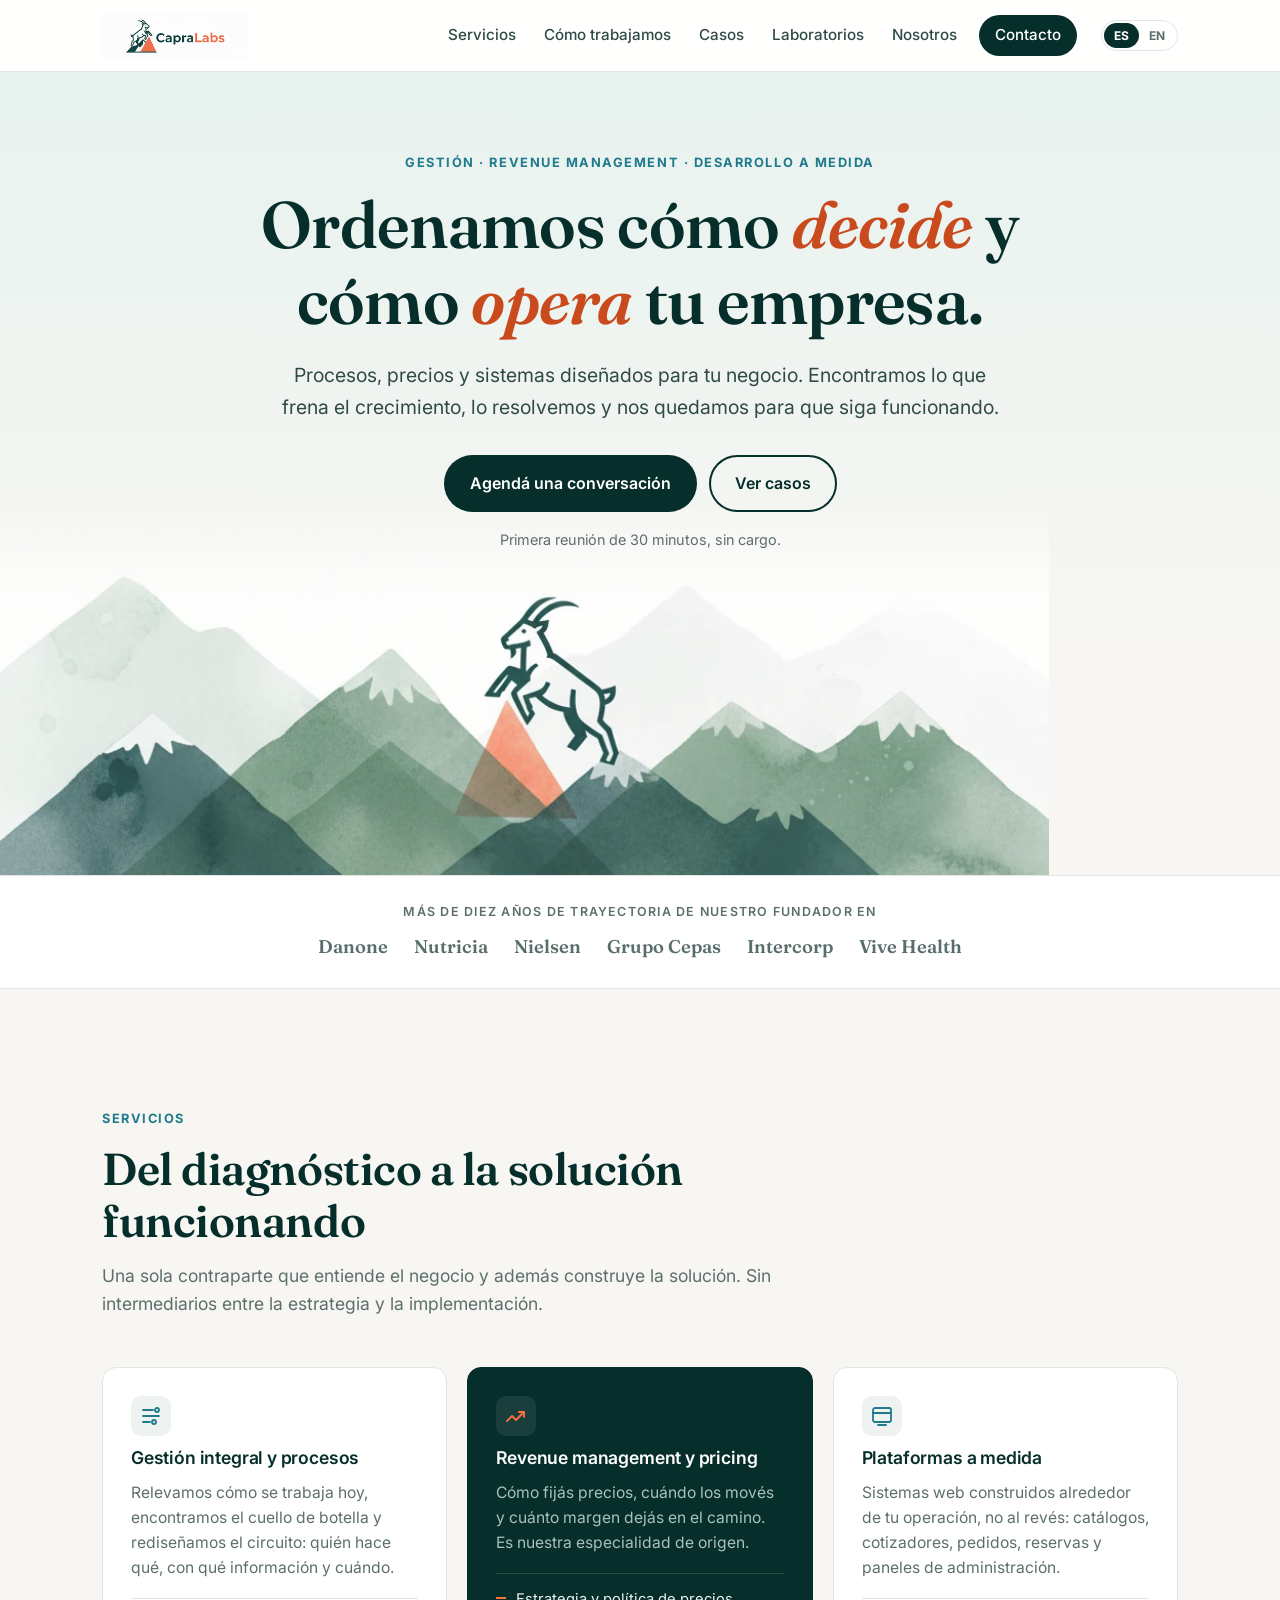
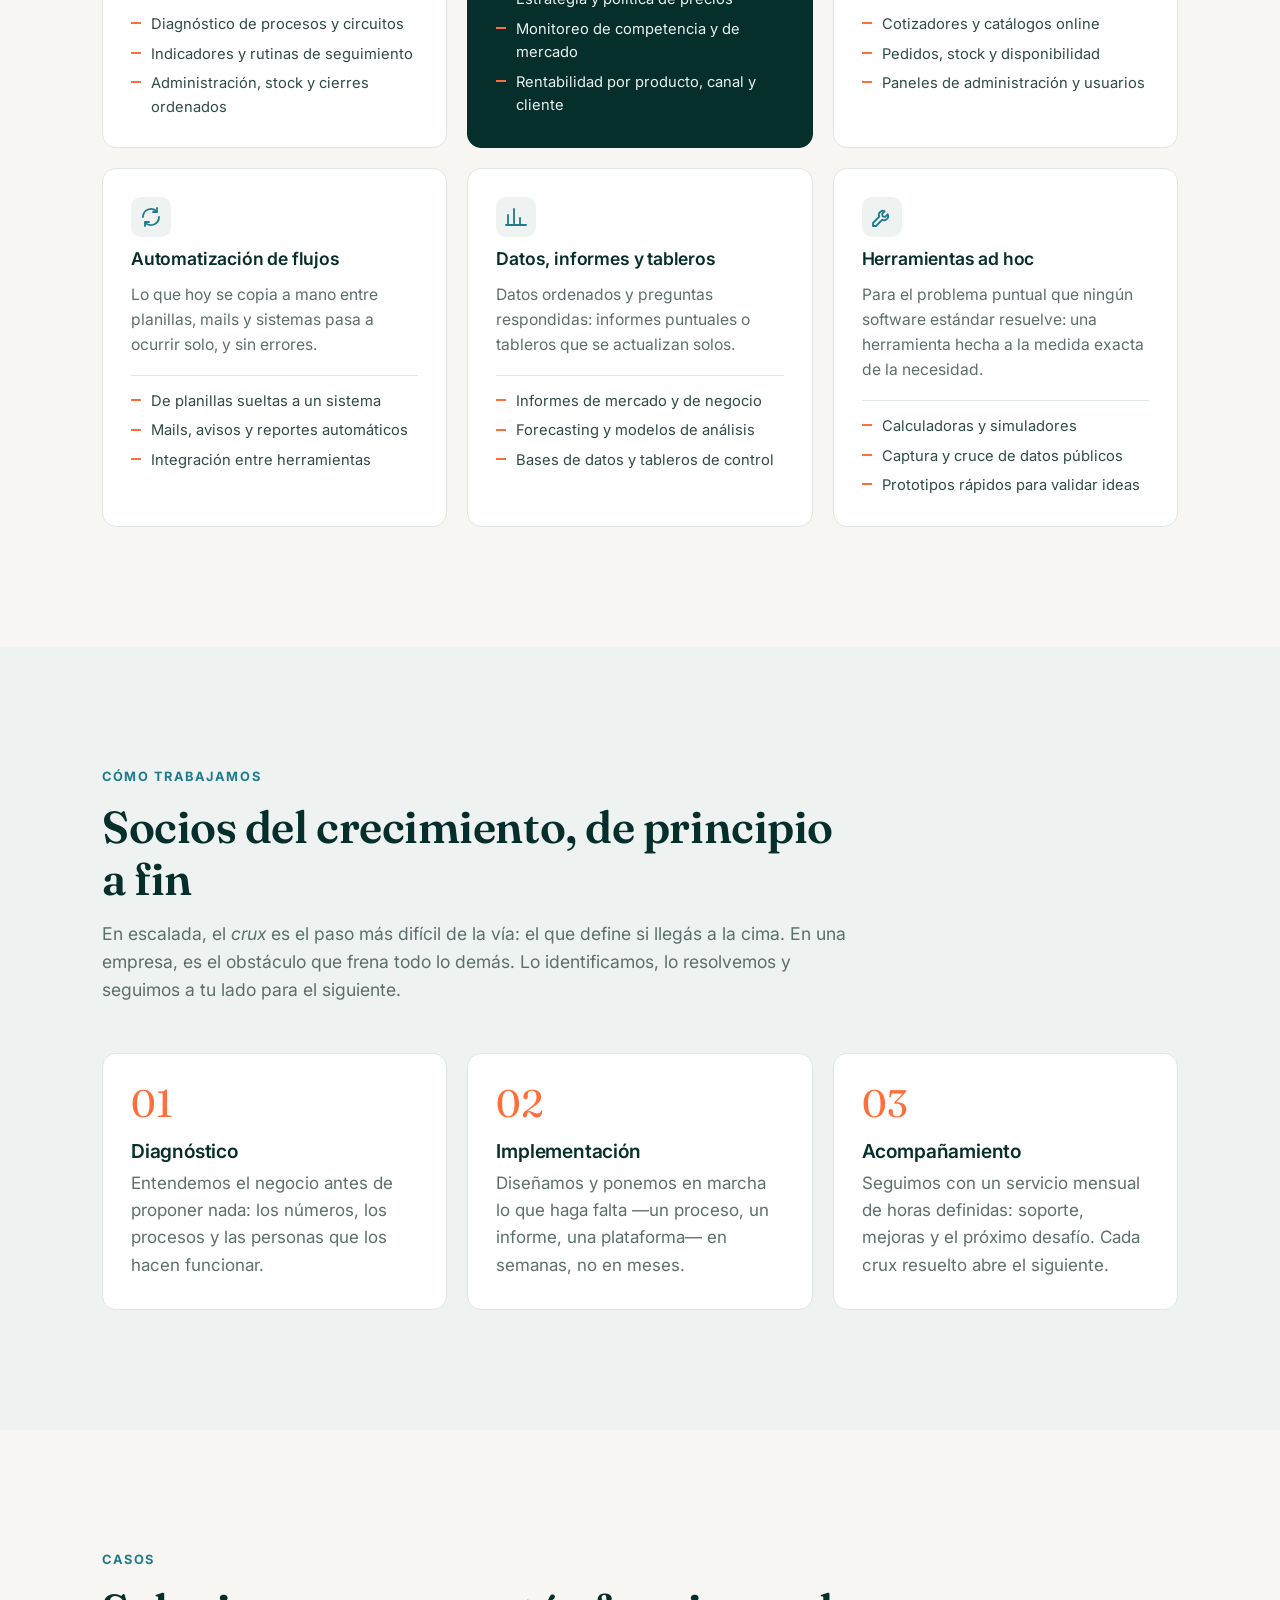
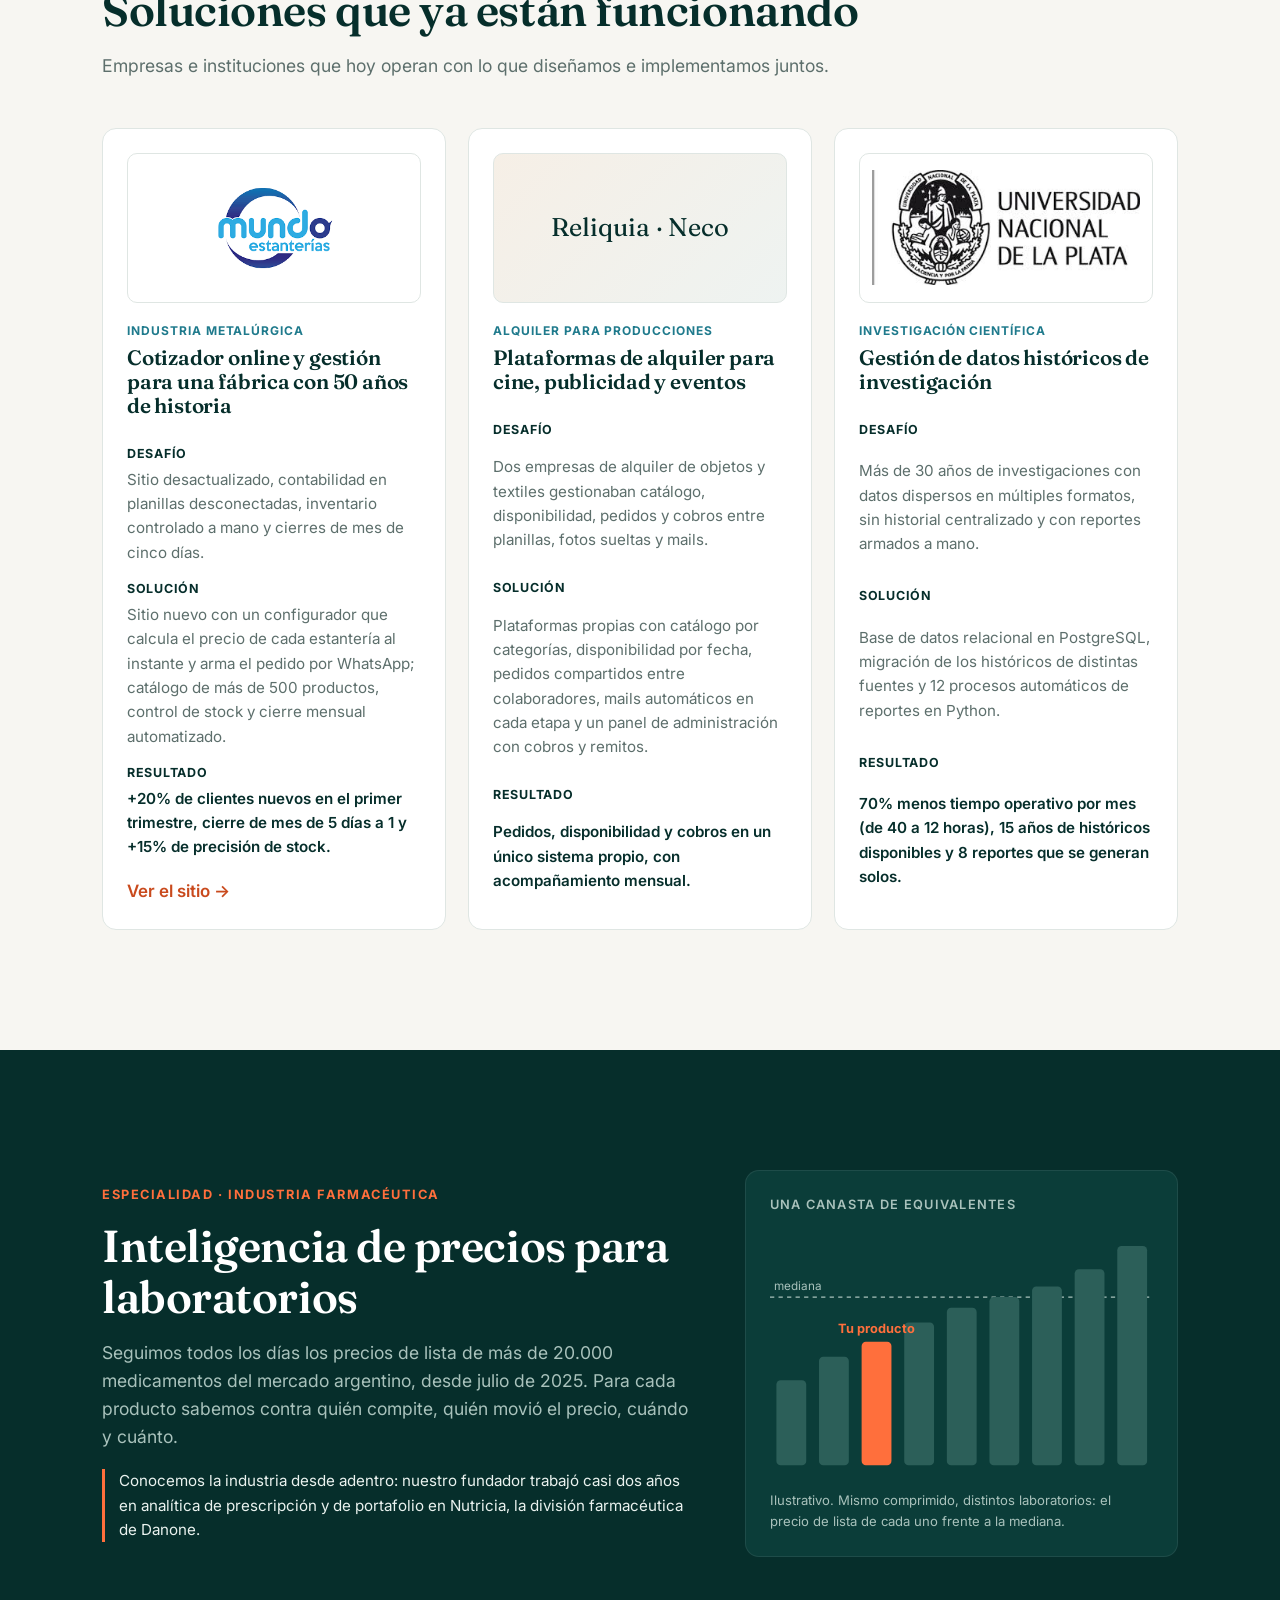
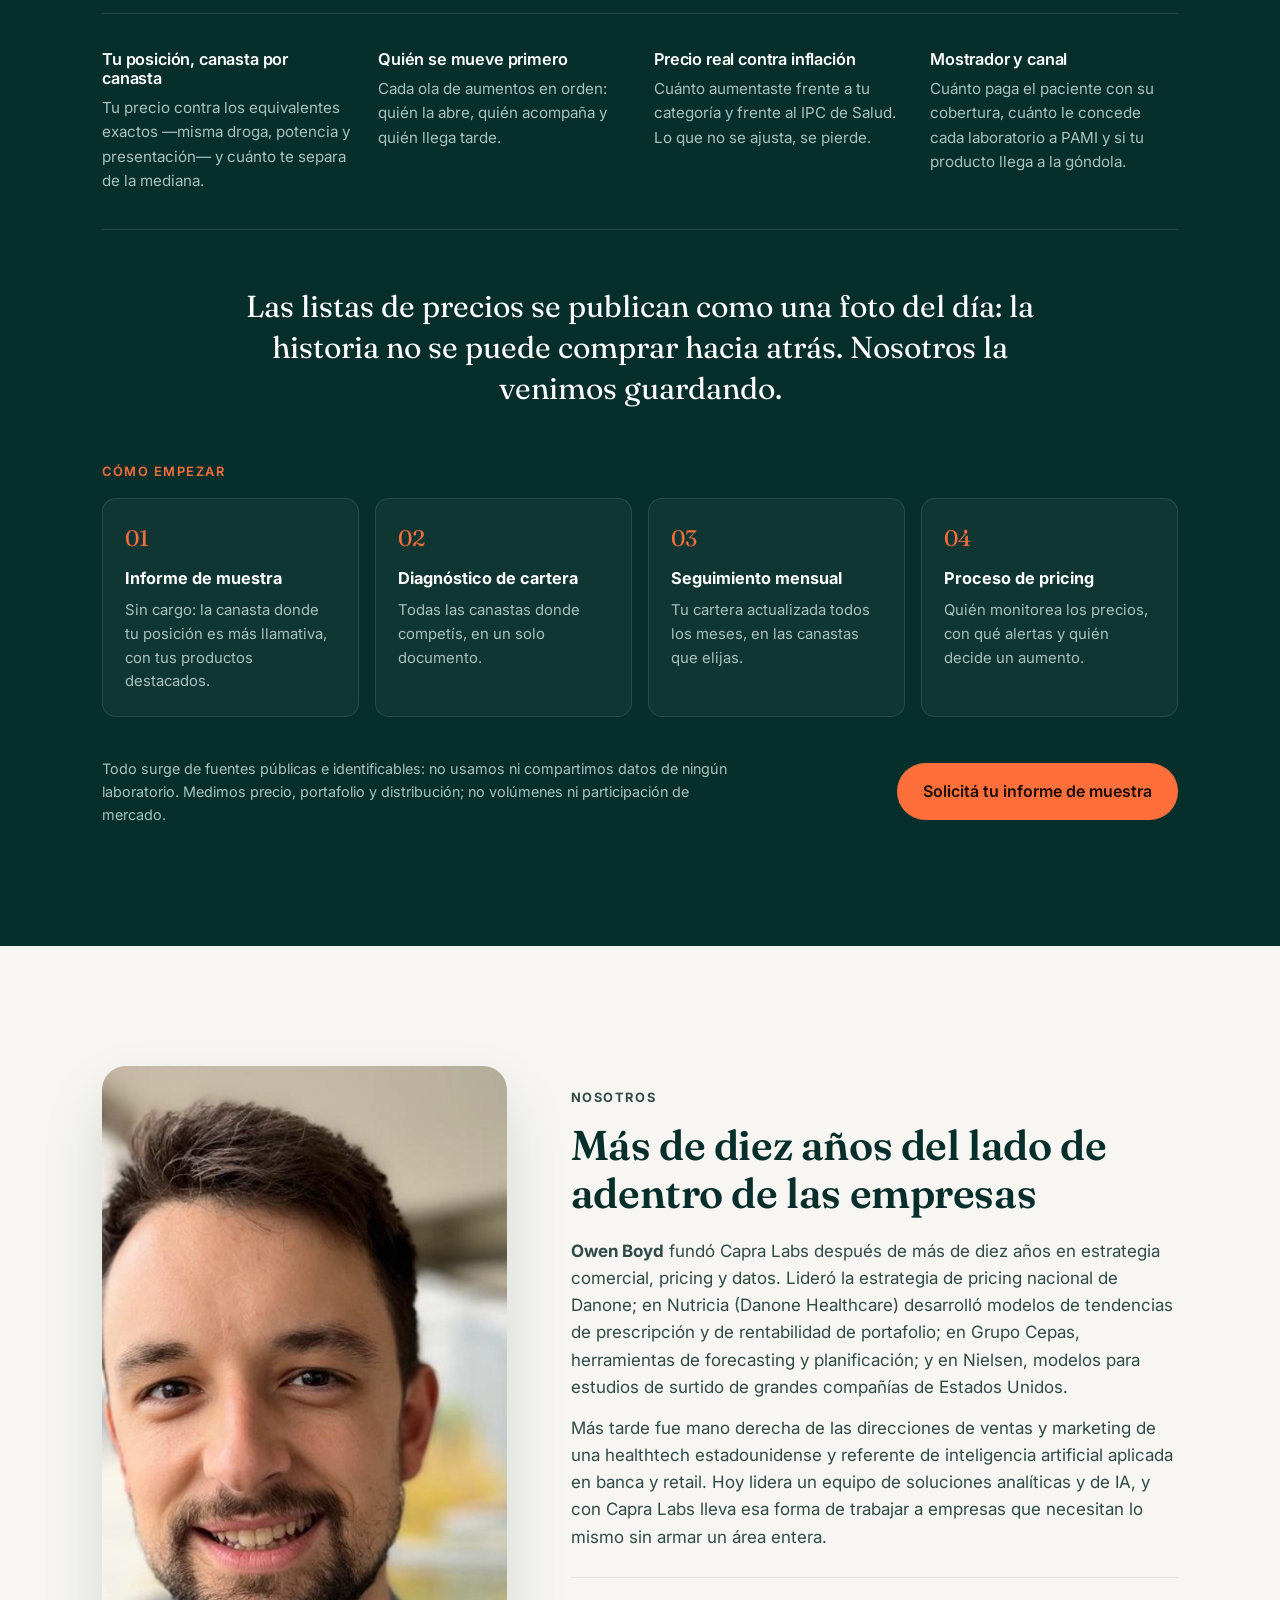
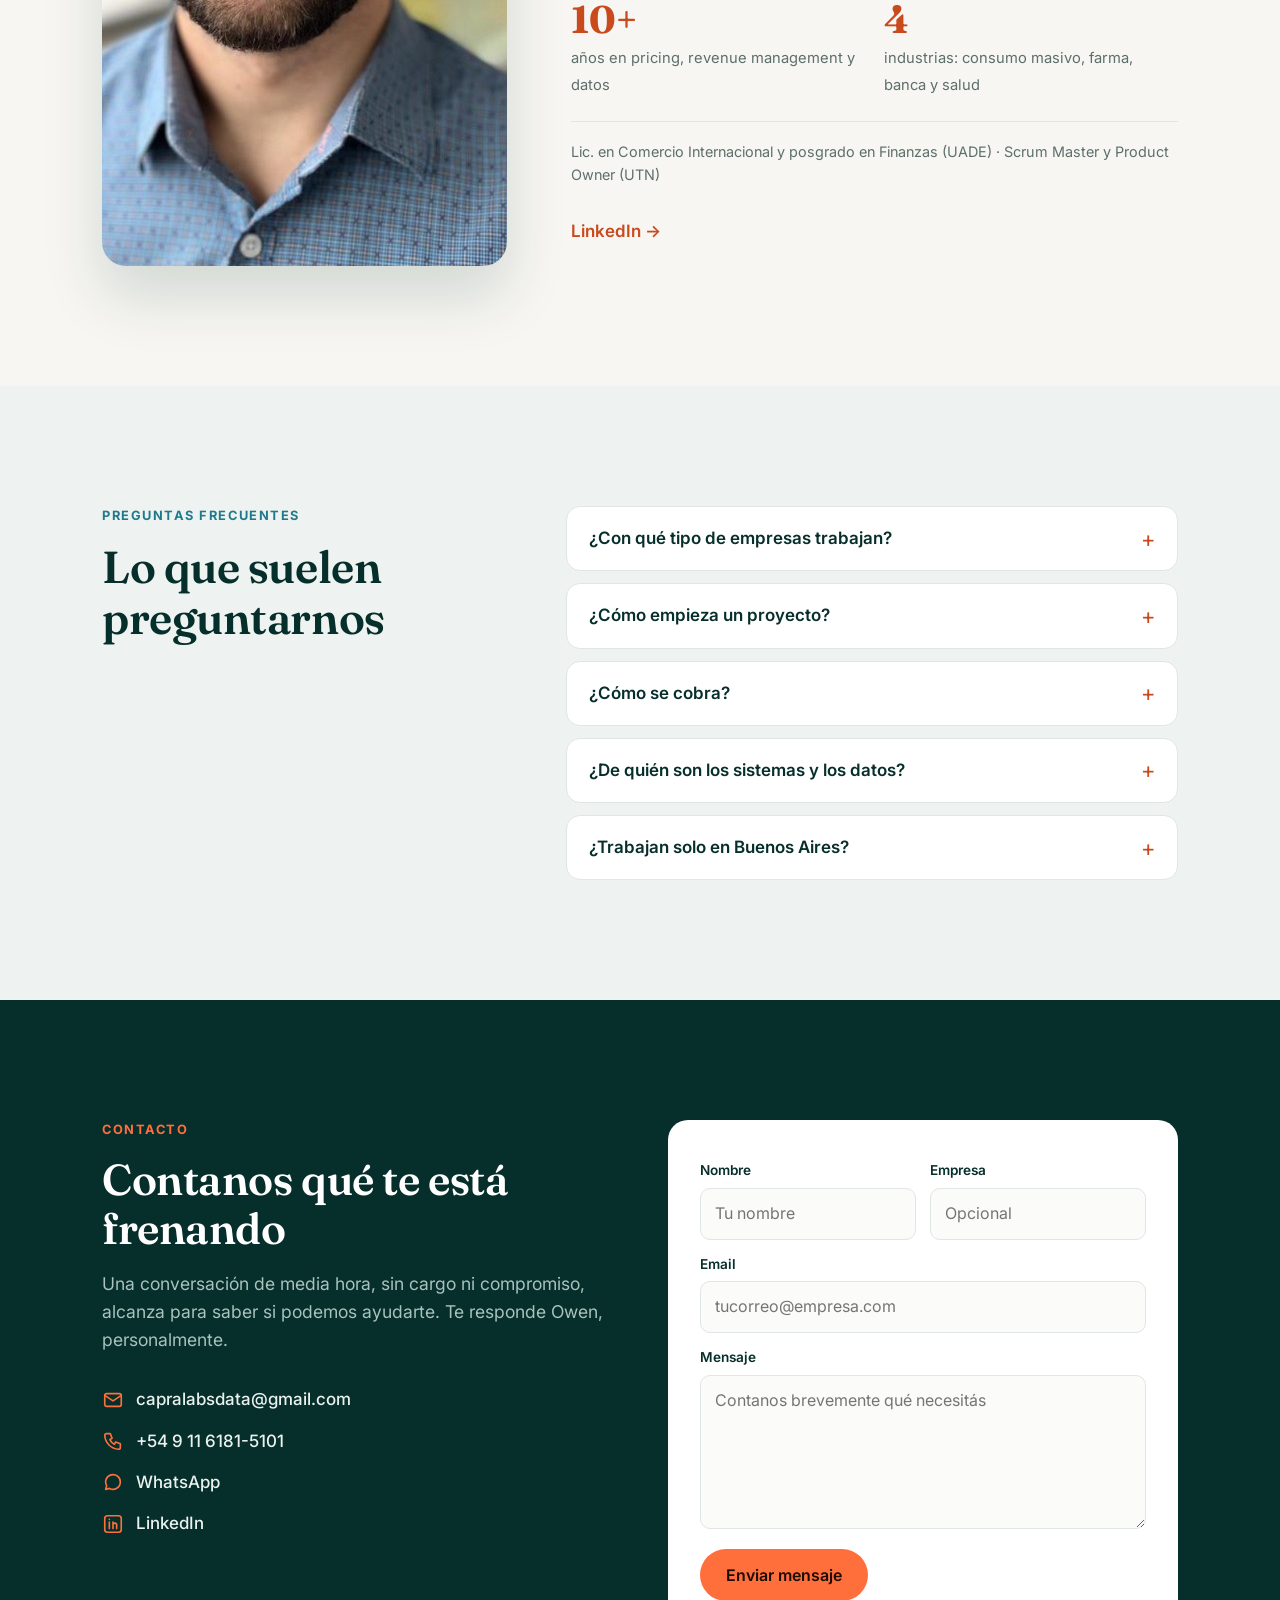
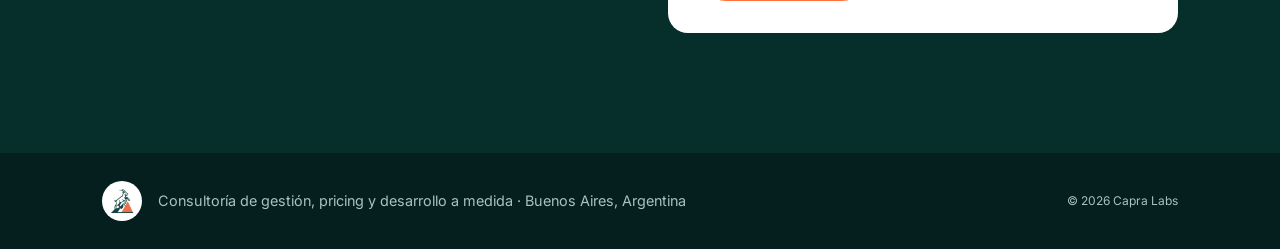
==== index.html @ a9b0d05d "Pulido del relato: orden de secciones, CTAs, preguntas frecuentes y voz unificada - Franja de empres" ====
<!doctype html>
<!-- Generado con `node generar.js`: editar index.plantilla.html y js/translations.js -->
<html lang="es">
<head>
  <meta charset="utf-8" />
  <meta name="viewport" content="width=device-width,initial-scale=1" />
  <meta name="theme-color" content="#062e2b" />

  <title>Capra Labs — Consultoría de gestión, pricing y desarrollo a medida</title>
  <meta name="description" content="Consultoría de gestión, revenue management y desarrollo a medida: procesos, pricing, plataformas, automatización y datos. Inteligencia de precios para laboratorios farmacéuticos." />
  <link rel="canonical" href="https://capralabsdata.com/" />

  <link rel="icon" href="capralabs_avatar.png" type="image/png" />
  <link rel="apple-touch-icon" href="capralabs_avatar.png" />

  <meta property="og:type" content="website" />
  <meta property="og:site_name" content="Capra Labs" />
  <meta property="og:locale" content="es_AR" />
  <meta property="og:locale:alternate" content="en_US" />
  <meta property="og:url" content="https://capralabsdata.com/" />
  <meta property="og:title" content="Capra Labs — Gestión, pricing y desarrollo a medida" />
  <meta property="og:description" content="Ordenamos cómo decide y cómo opera tu empresa: procesos, precios y sistemas hechos para tu negocio." />
  <meta property="og:image" content="https://capralabsdata.com/og-image.png" />
  <meta property="og:image:width" content="1200" />
  <meta property="og:image:height" content="630" />
  <meta property="og:image:alt" content="Capra Labs" />
  <meta name="twitter:card" content="summary_large_image" />
  <meta name="twitter:title" content="Capra Labs — Gestión, pricing y desarrollo a medida" />
  <meta name="twitter:description" content="Ordenamos cómo decide y cómo opera tu empresa: procesos, precios y sistemas hechos para tu negocio." />
  <meta name="twitter:image" content="https://capralabsdata.com/og-image.png" />

  <link rel="preconnect" href="https://fonts.googleapis.com" />
  <link rel="preconnect" href="https://fonts.gstatic.com" crossorigin />
  <link rel="stylesheet" href="https://fonts.googleapis.com/css2?family=Inter:wght@400;500;600;700&family=Fraunces:opsz,wght@9..144,500;9..144,600&display=swap" />
  <link rel="stylesheet" href="css/style.css?v=3" />

  <script type="application/ld+json">
  {
    "@context": "https://schema.org",
    "@type": "ProfessionalService",
    "name": "Capra Labs",
    "url": "https://capralabsdata.com/",
    "logo": "https://capralabsdata.com/capralabs_avatar.png",
    "description": "Consultora de gestión, revenue management y desarrollo a medida. Inteligencia de precios para laboratorios farmacéuticos.",
    "email": "capralabsdata@gmail.com",
    "telephone": "+5491161815101",
    "areaServed": "AR",
    "founder": {
      "@type": "Person",
      "name": "Owen Boyd",
      "sameAs": "https://www.linkedin.com/in/owenboyd/"
    },
    "knowsLanguage": ["es", "en"]
  }
  </script>
</head>
<body>
  <a class="skip-link" href="#hero">Saltar al contenido</a>

  <header class="site-header">
    <div class="container header-row">
      <a href="#hero" class="brand" aria-label="Capra Labs">
        <img src="capralabs_icon.png" alt="Capra Labs" width="280" height="89" />
      </a>
      <nav class="main-nav" aria-label="Navegación principal">
        <a href="#services" data-i18n="nav.services">Servicios</a>
        <a href="#approach" data-i18n="nav.approach">Cómo trabajamos</a>
        <a href="#cases" data-i18n="nav.cases">Casos</a>
        <a href="#laboratorios" data-i18n="nav.pharma">Laboratorios</a>
        <a href="#about" data-i18n="nav.about">Nosotros</a>
        <a href="#contact" class="nav-cta" data-i18n="nav.contact">Contacto</a>
      </nav>
      <div class="header-actions">
        <div class="lang-switch" role="group" aria-label="Idioma">
          <button class="lang-btn" data-lang="es" aria-pressed="true">ES</button>
          <button class="lang-btn" data-lang="en" aria-pressed="false">EN</button>
        </div>
        <button class="menu-toggle" aria-label="Abrir menú" aria-expanded="false">☰</button>
      </div>
    </div>
  </header>
  <div class="nav-overlay" aria-hidden="true"></div>

  <main class="main">

    <!-- ============================================================ hero -->
    <section class="hero" id="hero" aria-labelledby="heroTitle">
      <div class="container hero-inner">
        <p class="eyebrow" data-i18n="hero.eyebrow">Gestión · Revenue management · Desarrollo a medida</p>
        <h1 id="heroTitle" data-i18n="hero.title">Ordenamos cómo <em>decide</em> y cómo <em>opera</em> tu empresa.</h1>
        <p class="hero-lead" data-i18n="hero.lead">Procesos, precios y sistemas diseñados para tu negocio. Encontramos lo que frena el crecimiento, lo resolvemos y nos quedamos para que siga funcionando.</p>
        <div class="hero-ctas">
          <a class="btn btn-primary" href="#contact" data-i18n="hero.cta">Agendá una conversación</a>
          <a class="btn btn-ghost" href="#cases" data-i18n="hero.cta2">Ver casos</a>
        </div>
        <p class="hero-note" data-i18n="hero.note">Primera reunión de 30 minutos, sin cargo.</p>
      </div>
    </section>

    <div class="trust-band">
      <div class="container trust">
        <span class="trust-label" data-i18n="hero.trust">Más de diez años de trayectoria de nuestro fundador en</span>
        <ul class="trust-list">
          <li>Danone</li><li>Nutricia</li><li>Nielsen</li><li>Grupo Cepas</li><li>Intercorp</li><li>Vive Health</li>
        </ul>
      </div>
    </div>

    <!-- ======================================================== servicios -->
    <section id="services" class="section" aria-labelledby="servicesTitle">
      <div class="container">
        <header class="section-head">
          <p class="eyebrow" data-i18n="services.eyebrow">Servicios</p>
          <h2 id="servicesTitle" data-i18n="services.title">Del diagnóstico a la solución funcionando</h2>
          <p class="section-lead" data-i18n="services.lead">Una sola contraparte que entiende el negocio y además construye la solución. Sin intermediarios entre la estrategia y la implementación.</p>
        </header>
        <div class="services-grid">
          <article class="service">
            <svg class="service-icon" viewBox="0 0 24 24" aria-hidden="true"><path d="M4 6h10M4 12h16M4 18h7"/><circle cx="18" cy="6" r="2"/><circle cx="15" cy="18" r="2"/></svg>
            <h3 data-i18n="services.s1.title">Gestión integral y procesos</h3>
            <p data-i18n="services.s1.lead">Relevamos cómo se trabaja hoy, encontramos el cuello de botella y rediseñamos el circuito: quién hace qué, con qué información y cuándo.</p>
            <ul><li data-i18n="services.s1.b1">Diagnóstico de procesos y circuitos</li><li data-i18n="services.s1.b2">Indicadores y rutinas de seguimiento</li><li data-i18n="services.s1.b3">Administración, stock y cierres ordenados</li></ul>
          </article>
          <article class="service service--featured">
            <svg class="service-icon" viewBox="0 0 24 24" aria-hidden="true"><path d="M3 17l5-5 4 4 8-8"/><path d="M15 8h5v5"/></svg>
            <h3 data-i18n="services.s2.title">Revenue management y pricing</h3>
            <p data-i18n="services.s2.lead">Cómo fijás precios, cuándo los movés y cuánto margen dejás en el camino. Es nuestra especialidad de origen.</p>
            <ul><li data-i18n="services.s2.b1">Estrategia y política de precios</li><li data-i18n="services.s2.b2">Monitoreo de competencia y de mercado</li><li data-i18n="services.s2.b3">Rentabilidad por producto, canal y cliente</li></ul>
          </article>
          <article class="service">
            <svg class="service-icon" viewBox="0 0 24 24" aria-hidden="true"><rect x="3" y="4" width="18" height="14" rx="2"/><path d="M3 9h18M8 21h8"/></svg>
            <h3 data-i18n="services.s3.title">Plataformas a medida</h3>
            <p data-i18n="services.s3.lead">Sistemas web construidos alrededor de tu operación, no al revés: catálogos, cotizadores, pedidos, reservas y paneles de administración.</p>
            <ul><li data-i18n="services.s3.b1">Cotizadores y catálogos online</li><li data-i18n="services.s3.b2">Pedidos, stock y disponibilidad</li><li data-i18n="services.s3.b3">Paneles de administración y usuarios</li></ul>
          </article>
          <article class="service">
            <svg class="service-icon" viewBox="0 0 24 24" aria-hidden="true"><path d="M4 12a8 8 0 0 1 14-5.3M20 12a8 8 0 0 1-14 5.3"/><path d="M18 3v4h-4M6 21v-4h4"/></svg>
            <h3 data-i18n="services.s4.title">Automatización de flujos</h3>
            <p data-i18n="services.s4.lead">Lo que hoy se copia a mano entre planillas, mails y sistemas pasa a ocurrir solo, y sin errores.</p>
            <ul><li data-i18n="services.s4.b1">De planillas sueltas a un sistema</li><li data-i18n="services.s4.b2">Mails, avisos y reportes automáticos</li><li data-i18n="services.s4.b3">Integración entre herramientas</li></ul>
          </article>
          <article class="service">
            <svg class="service-icon" viewBox="0 0 24 24" aria-hidden="true"><path d="M4 20V10M10 20V4M16 20v-7M22 20H2"/></svg>
            <h3 data-i18n="services.s5.title">Datos, informes y tableros</h3>
            <p data-i18n="services.s5.lead">Datos ordenados y preguntas respondidas: informes puntuales o tableros que se actualizan solos.</p>
            <ul><li data-i18n="services.s5.b1">Informes de mercado y de negocio</li><li data-i18n="services.s5.b2">Forecasting y modelos de análisis</li><li data-i18n="services.s5.b3">Bases de datos y tableros de control</li></ul>
          </article>
          <article class="service">
            <svg class="service-icon" viewBox="0 0 24 24" aria-hidden="true"><path d="M14.7 6.3a4 4 0 0 0-5.4 5.4L3 18v3h3l6.3-6.3a4 4 0 0 0 5.4-5.4l-2.6 2.6-2.4-.6-.6-2.4z"/></svg>
            <h3 data-i18n="services.s6.title">Herramientas ad hoc</h3>
            <p data-i18n="services.s6.lead">Para el problema puntual que ningún software estándar resuelve: una herramienta hecha a la medida exacta de la necesidad.</p>
            <ul><li data-i18n="services.s6.b1">Calculadoras y simuladores</li><li data-i18n="services.s6.b2">Captura y cruce de datos públicos</li><li data-i18n="services.s6.b3">Prototipos rápidos para validar ideas</li></ul>
          </article>
        </div>
      </div>
    </section>

    <!-- ===================================================== cómo trabajamos -->
    <section id="approach" class="section section--alt" aria-labelledby="approachTitle">
      <div class="container">
        <header class="section-head">
          <p class="eyebrow" data-i18n="approach.eyebrow">Cómo trabajamos</p>
          <h2 id="approachTitle" data-i18n="approach.title">Socios del crecimiento, de principio a fin</h2>
          <p class="section-lead" data-i18n="approach.lead">En escalada, el <em>crux</em> es el paso más difícil de la vía: el que define si llegás a la cima. En una empresa, es el obstáculo que frena todo lo demás. Lo identificamos, lo resolvemos y seguimos a tu lado para el siguiente.</p>
        </header>
        <ol class="steps">
          <li class="step"><span class="step-n">01</span><h3 data-i18n="approach.s1.title">Diagnóstico</h3><p data-i18n="approach.s1.text">Entendemos el negocio antes de proponer nada: los números, los procesos y las personas que los hacen funcionar.</p></li>
          <li class="step"><span class="step-n">02</span><h3 data-i18n="approach.s2.title">Implementación</h3><p data-i18n="approach.s2.text">Diseñamos y ponemos en marcha lo que haga falta —un proceso, un informe, una plataforma— en semanas, no en meses.</p></li>
          <li class="step"><span class="step-n">03</span><h3 data-i18n="approach.s3.title">Acompañamiento</h3><p data-i18n="approach.s3.text">Seguimos con un servicio mensual de horas definidas: soporte, mejoras y el próximo desafío. Cada crux resuelto abre el siguiente.</p></li>
        </ol>
      </div>
    </section>

    <!-- ============================================================ casos -->
    <section id="cases" class="section" aria-labelledby="casesTitle">
      <div class="container">
        <header class="section-head">
          <p class="eyebrow" data-i18n="cases.eyebrow">Casos</p>
          <h2 id="casesTitle" data-i18n="cases.title">Soluciones que ya están funcionando</h2>
          <p class="section-lead" data-i18n="cases.lead">Empresas e instituciones que hoy operan con lo que diseñamos e implementamos juntos.</p>
        </header>
        <div class="cases-grid">
          <article class="case">
            <img class="case-media" src="mundo_estanterias.png" alt="Mundo Estanterías" width="246" height="205" loading="lazy" decoding="async" />
            <p class="case-tag" data-i18n="cases.c1.tag">Industria metalúrgica</p>
            <h3 data-i18n="cases.c1.title">Cotizador online y gestión para una fábrica con 50 años de historia</h3>
            <dl>
              <dt data-i18n="cases.challenge">Desafío</dt><dd data-i18n="cases.c1.challenge">Sitio desactualizado, contabilidad en planillas desconectadas, inventario controlado a mano y cierres de mes de cinco días.</dd>
              <dt data-i18n="cases.solution">Solución</dt><dd data-i18n="cases.c1.solution">Sitio nuevo con un configurador que calcula el precio de cada estantería al instante y arma el pedido por WhatsApp; catálogo de más de 500 productos, control de stock y cierre mensual automatizado.</dd>
              <dt data-i18n="cases.result">Resultado</dt><dd class="case-result" data-i18n="cases.c1.result">+20% de clientes nuevos en el primer trimestre, cierre de mes de 5 días a 1 y +15% de precisión de stock.</dd>
            </dl>
            <a class="case-link" href="https://www.mundo-estanterias.com/" target="_blank" rel="noopener"><span data-i18n="cases.visit">Ver el sitio</span> →</a>
          </article>
          <article class="case">
            <div class="case-media case-media--text" aria-hidden="true">Reliquia · Neco</div>
            <p class="case-tag" data-i18n="cases.c2.tag">Alquiler para producciones</p>
            <h3 data-i18n="cases.c2.title">Plataformas de alquiler para cine, publicidad y eventos</h3>
            <dl>
              <dt data-i18n="cases.challenge">Desafío</dt><dd data-i18n="cases.c2.challenge">Dos empresas de alquiler de objetos y textiles gestionaban catálogo, disponibilidad, pedidos y cobros entre planillas, fotos sueltas y mails.</dd>
              <dt data-i18n="cases.solution">Solución</dt><dd data-i18n="cases.c2.solution">Plataformas propias con catálogo por categorías, disponibilidad por fecha, pedidos compartidos entre colaboradores, mails automáticos en cada etapa y un panel de administración con cobros y remitos.</dd>
              <dt data-i18n="cases.result">Resultado</dt><dd class="case-result" data-i18n="cases.c2.result">Pedidos, disponibilidad y cobros en un único sistema propio, con acompañamiento mensual.</dd>
            </dl>
          </article>
          <article class="case">
            <img class="case-media" src="UNLP.jpg" alt="Universidad Nacional de La Plata — Facultad de Ciencias Naturales y Museo" width="343" height="147" loading="lazy" decoding="async" />
            <p class="case-tag" data-i18n="cases.c3.tag">Investigación científica</p>
            <h3 data-i18n="cases.c3.title">Gestión de datos históricos de investigación</h3>
            <dl>
              <dt data-i18n="cases.challenge">Desafío</dt><dd data-i18n="cases.c3.challenge">Más de 30 años de investigaciones con datos dispersos en múltiples formatos, sin historial centralizado y con reportes armados a mano.</dd>
              <dt data-i18n="cases.solution">Solución</dt><dd data-i18n="cases.c3.solution">Base de datos relacional en PostgreSQL, migración de los históricos de distintas fuentes y 12 procesos automáticos de reportes en Python.</dd>
              <dt data-i18n="cases.result">Resultado</dt><dd class="case-result" data-i18n="cases.c3.result">70% menos tiempo operativo por mes (de 40 a 12 horas), 15 años de históricos disponibles y 8 reportes que se generan solos.</dd>
            </dl>
          </article>
        </div>
      </div>
    </section>

    <!-- ===================================================== laboratorios -->
    <section id="laboratorios" class="section section--dark pharma" aria-labelledby="pharmaTitle">
      <div class="container">
        <div class="pharma-top">
          <header class="section-head">
            <p class="eyebrow" data-i18n="pharma.eyebrow">Especialidad · Industria farmacéutica</p>
            <h2 id="pharmaTitle" data-i18n="pharma.title">Inteligencia de precios para laboratorios</h2>
            <p class="section-lead" data-i18n="pharma.lead">Seguimos todos los días los precios de lista de más de 20.000 medicamentos del mercado argentino, desde julio de 2025. Para cada producto sabemos contra quién compite, quién movió el precio, cuándo y cuánto.</p>
            <p class="pharma-cred" data-i18n="pharma.cred">Conocemos la industria desde adentro: nuestro fundador trabajó casi dos años en analítica de prescripción y de portafolio en Nutricia, la división farmacéutica de Danone.</p>
          </header>

          <figure class="basket">
            <figcaption class="basket-title" data-i18n="pharma.chart.title">Una canasta de equivalentes</figcaption>
            <svg viewBox="0 0 360 230" role="img" aria-label="Gráfico ilustrativo de precios de una canasta de equivalentes">
              <line x1="0" y1="62" x2="360" y2="62" class="basket-median" />
              <text x="4" y="55" text-anchor="start" class="basket-median-label" data-i18n="pharma.chart.median">mediana</text>
              <g class="basket-bars">
                <rect x="6"   y="140" width="28" height="80" />
                <rect x="46"  y="118" width="28" height="102" />
                <rect x="86"  y="104" width="28" height="116" class="is-you" />
                <rect x="126" y="86"  width="28" height="134" />
                <rect x="166" y="72"  width="28" height="148" />
                <rect x="206" y="62"  width="28" height="158" />
                <rect x="246" y="52"  width="28" height="168" />
                <rect x="286" y="36"  width="28" height="184" />
                <rect x="326" y="14"  width="28" height="206" />
              </g>
              <text x="100" y="96" text-anchor="middle" class="basket-you-label" data-i18n="pharma.chart.you">Tu producto</text>
            </svg>
            <p class="basket-caption" data-i18n="pharma.chart.caption">Ilustrativo. Mismo comprimido, distintos laboratorios: el precio de lista de cada uno frente a la mediana.</p>
          </figure>
        </div>

        <div class="pharma-points">
          <div><h3 data-i18n="pharma.p1.title">Tu posición, canasta por canasta</h3><p data-i18n="pharma.p1.text">Tu precio contra los equivalentes exactos —misma droga, potencia y presentación— y cuánto te separa de la mediana.</p></div>
          <div><h3 data-i18n="pharma.p2.title">Quién se mueve primero</h3><p data-i18n="pharma.p2.text">Cada ola de aumentos en orden: quién la abre, quién acompaña y quién llega tarde.</p></div>
          <div><h3 data-i18n="pharma.p3.title">Precio real contra inflación</h3><p data-i18n="pharma.p3.text">Cuánto aumentaste frente a tu categoría y frente al IPC de Salud. Lo que no se ajusta, se pierde.</p></div>
          <div><h3 data-i18n="pharma.p4.title">Mostrador y canal</h3><p data-i18n="pharma.p4.text">Cuánto paga el paciente con su cobertura, cuánto le concede cada laboratorio a PAMI y si tu producto llega a la góndola.</p></div>
        </div>

        <blockquote class="pharma-quote" data-i18n="pharma.quote">Las listas de precios se publican como una foto del día: la historia no se puede comprar hacia atrás. Nosotros la venimos guardando.</blockquote>

        <h3 class="offer-title" data-i18n="pharma.offer.title">Cómo empezar</h3>
        <ol class="offer">
          <li><strong data-i18n="pharma.o1.title">Informe de muestra</strong><span data-i18n="pharma.o1.text">Sin cargo: la canasta donde tu posición es más llamativa, con tus productos destacados.</span></li>
          <li><strong data-i18n="pharma.o2.title">Diagnóstico de cartera</strong><span data-i18n="pharma.o2.text">Todas las canastas donde competís, en un solo documento.</span></li>
          <li><strong data-i18n="pharma.o3.title">Seguimiento mensual</strong><span data-i18n="pharma.o3.text">Tu cartera actualizada todos los meses, en las canastas que elijas.</span></li>
          <li><strong data-i18n="pharma.o4.title">Proceso de pricing</strong><span data-i18n="pharma.o4.text">Quién monitorea los precios, con qué alertas y quién decide un aumento.</span></li>
        </ol>
        <div class="pharma-bottom">
          <p class="pharma-note" data-i18n="pharma.note">Todo surge de fuentes públicas e identificables: no usamos ni compartimos datos de ningún laboratorio. Medimos precio, portafolio y distribución; no volúmenes ni participación de mercado.</p>
          <a class="btn btn-accent" href="#contact" data-prefill="pharma.prefill" data-i18n="pharma.cta">Solicitá tu informe de muestra</a>
        </div>
      </div>
    </section>

    <!-- ======================================================= quién está -->
    <section id="about" class="section" aria-labelledby="aboutTitle">
      <div class="container about-grid">
        <div class="about-media">
          <img src="owenboyd.png" alt="Foto de Owen Boyd" width="800" height="800" loading="lazy" decoding="async" />
        </div>
        <div class="about-copy">
          <p class="eyebrow" data-i18n="about.eyebrow">Nosotros</p>
          <h2 id="aboutTitle" data-i18n="about.title">Más de diez años del lado de adentro de las empresas</h2>
          <p data-i18n="about.bio1"><strong>Owen Boyd</strong> fundó Capra Labs después de más de diez años en estrategia comercial, pricing y datos. Lideró la estrategia de pricing nacional de Danone; en Nutricia (Danone Healthcare) desarrolló modelos de tendencias de prescripción y de rentabilidad de portafolio; en Grupo Cepas, herramientas de forecasting y planificación; y en Nielsen, modelos para estudios de surtido de grandes compañías de Estados Unidos.</p>
          <p data-i18n="about.bio2">Más tarde fue mano derecha de las direcciones de ventas y marketing de una healthtech estadounidense y referente de inteligencia artificial aplicada en banca y retail. Hoy lidera un equipo de soluciones analíticas y de IA, y con Capra Labs lleva esa forma de trabajar a empresas que necesitan lo mismo sin armar un área entera.</p>
          <ul class="facts">
            <li><strong>10+</strong><span data-i18n="about.f1">años en pricing, revenue management y datos</span></li>
            <li><strong>4</strong><span data-i18n="about.f2">industrias: consumo masivo, farma, banca y salud</span></li>
          </ul>
          <p class="credentials" data-i18n="about.f3">Lic. en Comercio Internacional y posgrado en Finanzas (UADE) · Scrum Master y Product Owner (UTN)</p>
          <a class="case-link" href="https://www.linkedin.com/in/owenboyd/" target="_blank" rel="noopener">LinkedIn →</a>
        </div>
      </div>
    </section>

    <!-- ============================================================== faq -->
    <section id="faq" class="section section--alt" aria-labelledby="faqTitle">
      <div class="container faq-grid">
        <header class="section-head">
          <p class="eyebrow" data-i18n="faq.eyebrow">Preguntas frecuentes</p>
          <h2 id="faqTitle" data-i18n="faq.title">Lo que suelen preguntarnos</h2>
        </header>
        <div class="faq">
          <details><summary data-i18n="faq.q1">¿Con qué tipo de empresas trabajan?</summary><p data-i18n="faq.a1">Con pymes y empresas medianas que crecieron más rápido que sus procesos: la operación depende de planillas, de pocas personas o de decisiones que nadie está midiendo. Y con laboratorios farmacéuticos que quieren seguir de cerca su posición de precios.</p></details>
          <details><summary data-i18n="faq.q2">¿Cómo empieza un proyecto?</summary><p data-i18n="faq.a2">Con una conversación de media hora, sin cargo, para entender el problema. Si podemos ayudar, te enviamos una propuesta con alcance, plazos e inversión cerrados.</p></details>
          <details><summary data-i18n="faq.q3">¿Cómo se cobra?</summary><p data-i18n="faq.a3">Un proyecto inicial a precio cerrado y, cuando corresponde, un servicio mensual con horas definidas para soporte y mejoras. Sin tarifas abiertas ni sorpresas.</p></details>
          <details><summary data-i18n="faq.q4">¿De quién son los sistemas y los datos?</summary><p data-i18n="faq.a4">De tu empresa. Los desarrollos quedan en cuentas a tu nombre y la información que compartís se usa únicamente para tu proyecto.</p></details>
          <details><summary data-i18n="faq.q5">¿Trabajan solo en Buenos Aires?</summary><p data-i18n="faq.a5">Trabajamos de forma remota con empresas de todo el país, y de manera presencial cuando el proyecto lo requiere.</p></details>
        </div>
      </div>
    </section>

    <!-- ========================================================= contacto -->
    <section id="contact" class="section section--dark contact" aria-labelledby="contactTitle">
      <div class="container contact-grid">
        <div class="contact-info">
          <p class="eyebrow" data-i18n="contact.eyebrow">Contacto</p>
          <h2 id="contactTitle" data-i18n="contact.title">Contanos qué te está frenando</h2>
          <p class="section-lead" data-i18n="contact.lead">Una conversación de media hora, sin cargo ni compromiso, alcanza para saber si podemos ayudarte. Te responde Owen, personalmente.</p>
          <ul class="contact-list">
            <li><svg viewBox="0 0 24 24" aria-hidden="true"><rect x="3" y="5" width="18" height="14" rx="2"/><path d="M3 7l9 6 9-6"/></svg><a href="mailto:capralabsdata@gmail.com">capralabsdata@gmail.com</a></li>
            <li><svg viewBox="0 0 24 24" aria-hidden="true"><path d="M5 4h4l2 5-2.5 1.5a11 11 0 0 0 5 5L15 13l5 2v4a2 2 0 0 1-2 2A16 16 0 0 1 3 6a2 2 0 0 1 2-2"/></svg><a href="tel:+5491161815101">+54 9 11 6181-5101</a></li>
            <li><svg viewBox="0 0 24 24" aria-hidden="true"><path d="M20 12a8 8 0 0 1-11.8 7L4 20l1.1-4A8 8 0 1 1 20 12z"/></svg><a href="https://wa.me/5491161815101?text=Hola%20Owen%2C%20te%20contacto%20desde%20la%20web%20de%20Capra%20Labs" target="_blank" rel="noopener" data-i18n="contact.whatsapp">WhatsApp</a></li>
            <li><svg viewBox="0 0 24 24" aria-hidden="true"><rect x="3" y="3" width="18" height="18" rx="3"/><path d="M8 10v7M8 7v.01M12 17v-4a2 2 0 0 1 4 0v4M12 10v7"/></svg><a href="https://www.linkedin.com/in/owenboyd/" target="_blank" rel="noopener" data-i18n="contact.linkedin">LinkedIn</a></li>
          </ul>
        </div>

        <form id="contactForm" class="contact-form" novalidate>
          <input type="hidden" name="access_key" value="85efb202-fea9-4e2b-baa2-81e270af02e9">
          <input type="hidden" name="subject" value="Contacto desde Capra Labs">
          <input type="hidden" name="from_name" value="Capra Labs Website">
          <input type="checkbox" name="botcheck" class="hp" tabindex="-1" autocomplete="off">

          <div class="form-row">
            <div><label for="name" data-i18n="form.name">Nombre</label>
              <input id="name" name="name" required autocomplete="name" data-i18n="form.name.placeholder" placeholder="Tu nombre" /></div>
            <div><label for="company" data-i18n="form.company">Empresa</label>
              <input id="company" name="company" autocomplete="organization" data-i18n="form.company.placeholder" placeholder="Opcional" /></div>
          </div>
          <label for="email" data-i18n="form.email">Email</label>
          <input id="email" name="email" type="email" required autocomplete="email" data-i18n="form.email.placeholder" placeholder="tucorreo@empresa.com" />
          <label for="message" data-i18n="form.message">Mensaje</label>
          <textarea id="message" name="message" rows="5" required data-i18n="form.message.placeholder" placeholder="Contanos brevemente qué necesitás"></textarea>
          <button type="submit" class="btn btn-accent" data-i18n="form.submit">Enviar mensaje</button>
          <div id="formStatus" class="form-status" role="status" aria-live="polite" hidden></div>
        </form>
      </div>
    </section>
  </main>

  <footer class="site-footer">
    <div class="container footer-row">
      <img src="capralabs_avatar.png" alt="" width="40" height="40" />
      <span data-i18n="footer.tagline">Consultoría de gestión, pricing y desarrollo a medida · Buenos Aires, Argentina</span>
      <small data-i18n="footer.copy">© 2026 Capra Labs</small>
    </div>
  </footer>

  <script src="js/translations.js?v=3"></script>
  <script src="js/main.js?v=3"></script>
</body>
</html>
---- css/style.css ----
/* Capra Labs — hoja única.
   Paleta de la marca: verde petróleo (tinta y fondos oscuros), coral (acento y llamados
   a la acción) y turquesa (detalles). Títulos en Fraunces, texto en Inter. */
:root{
  --ink:#062e2b;
  --ink-2:#2f4a47;
  --muted:#5d6f6c;
  --bg:#f7f6f2;
  --surface:#ffffff;
  --alt:#eef3f1;
  --line:#dfe6e3;
  --accent:#ff6f3c;
  --accent-ink:#c94a1d;
  --teal:#1f7a8c;
  --dark:#062e2b;
  --dark-2:#0b3d39;
  --on-dark:#eaf2ef;
  --on-dark-muted:#a9c2bc;
  --radius:14px;
  --container:1140px;
  --header:72px;
  --serif:"Fraunces", Georgia, serif;
  --sans:"Inter", system-ui, -apple-system, "Segoe UI", Roboto, sans-serif;
}

*{box-sizing:border-box}
html{scroll-behavior:smooth;-webkit-text-size-adjust:100%}
html,body{overflow-x:hidden}
body{margin:0;font-family:var(--sans);font-size:17px;line-height:1.6;color:var(--ink);background:var(--bg);-webkit-font-smoothing:antialiased}
img,svg{max-width:100%;display:block}
a{color:inherit}
h1,h2,h3{margin:0;line-height:1.15;letter-spacing:-0.01em}
h1,h2{font-family:var(--serif);font-weight:600}
h3{font-size:1.1rem;font-weight:600}
p{margin:0}
.container{max-width:var(--container);margin:0 auto;padding:0 clamp(16px,4vw,32px)}
section[id]{scroll-margin-top:calc(var(--header) + 8px)}
:focus-visible{outline:3px solid var(--teal);outline-offset:3px;border-radius:4px}

.skip-link{position:absolute;left:-999px;top:8px;background:var(--ink);color:#fff;padding:8px 14px;border-radius:8px;z-index:10000}
.skip-link:focus{left:12px}

/* ---------------------------------------------------------------- botones */
.btn{display:inline-flex;align-items:center;justify-content:center;gap:8px;padding:14px 24px;border-radius:999px;font-weight:600;font-size:1rem;text-decoration:none;border:2px solid transparent;cursor:pointer;transition:transform .15s ease, background .15s ease, color .15s ease, border-color .15s ease;font-family:inherit}
.btn:hover{transform:translateY(-2px)}
.btn-primary{background:var(--ink);color:#fff}
.btn-primary:hover{background:var(--dark-2)}
.btn-ghost{border-color:var(--ink);color:var(--ink);background:transparent}
.btn-ghost:hover{background:var(--ink);color:#fff}
.btn-accent{background:var(--accent);color:#1d0c05}
.btn-accent:hover{background:#ff8457}
.btn[disabled]{opacity:.6;cursor:wait;transform:none}

.eyebrow{font-size:.8rem;font-weight:700;letter-spacing:.12em;text-transform:uppercase;color:var(--teal);margin-bottom:14px}

/* ----------------------------------------------------------------- header */
.site-header{position:fixed;inset:0 0 auto 0;height:var(--header);background:rgba(255,255,255,.92);backdrop-filter:saturate(1.4) blur(10px);-webkit-backdrop-filter:saturate(1.4) blur(10px);border-bottom:1px solid var(--line);z-index:9999}
.header-row{height:100%;display:flex;align-items:center;gap:24px}
.brand{display:flex;align-items:center;flex:none}
.brand img{height:46px;width:auto}
.main-nav{display:flex;align-items:center;gap:4px;margin-left:auto}
.main-nav a{padding:8px 12px;border-radius:8px;text-decoration:none;font-weight:500;font-size:.95rem;color:var(--ink-2)}
.main-nav a:hover{background:var(--alt);color:var(--ink)}
.main-nav .nav-cta{background:var(--ink);color:#fff;margin-left:6px;padding:8px 16px;border-radius:999px}
.main-nav .nav-cta:hover{background:var(--dark-2);color:#fff}
.header-actions{display:flex;align-items:center;gap:8px}
.lang-switch{display:flex;border:1px solid var(--line);border-radius:999px;padding:2px}
.lang-btn{background:transparent;border:0;padding:5px 10px;border-radius:999px;font-weight:700;font-size:.75rem;color:var(--muted);cursor:pointer;font-family:inherit}
.lang-btn[aria-pressed="true"]{background:var(--ink);color:#fff}
.menu-toggle{display:none;background:transparent;border:1px solid var(--line);border-radius:10px;width:42px;height:42px;font-size:20px;color:var(--ink);cursor:pointer}
.nav-overlay{position:fixed;inset:0;background:rgba(6,46,43,.45);backdrop-filter:blur(3px);opacity:0;pointer-events:none;transition:opacity .25s;z-index:9997}
.nav-overlay.active{opacity:1;pointer-events:auto}

.main{padding-top:var(--header)}

/* ------------------------------------------------------------------- hero */
.hero{position:relative;overflow:hidden;background:linear-gradient(180deg,#e7f2ef 0%,var(--bg) 70%);padding:clamp(48px,9vh,100px) 0 clamp(210px,36vh,360px)}
.hero::after{content:"";position:absolute;left:0;right:0;bottom:0;aspect-ratio:1024/369;max-height:42vh;background:url('../fondo.jpg') bottom center/100% auto no-repeat;background-image:image-set(url('../fondo.webp') type('image/webp'),url('../fondo.jpg') type('image/jpeg'));-webkit-mask-image:linear-gradient(180deg,transparent 0,#000 30%);mask-image:linear-gradient(180deg,transparent 0,#000 30%);opacity:.9;pointer-events:none}
.hero-inner{position:relative;z-index:1;max-width:880px;text-align:center;display:flex;flex-direction:column;align-items:center}
.hero h1{font-size:clamp(2.3rem,5.6vw,4.1rem);font-weight:600;margin-bottom:22px}
.hero h1 em{font-style:italic;color:var(--accent-ink)}
.hero-lead{font-size:clamp(1.05rem,1.6vw,1.22rem);color:var(--ink-2);max-width:720px;margin-bottom:32px}
.hero-ctas{display:flex;gap:12px;flex-wrap:wrap;justify-content:center}
.trust-band{background:#fff;border-top:1px solid var(--line);border-bottom:1px solid var(--line);padding:26px 0}
.trust{display:flex;flex-direction:column;align-items:center;gap:10px}
.trust-label{font-size:.78rem;letter-spacing:.1em;text-transform:uppercase;color:var(--muted);font-weight:600}
.trust-list{list-style:none;margin:0;padding:0;display:flex;flex-wrap:wrap;justify-content:center;gap:6px 26px}
.trust-list li{font-family:var(--serif);font-size:1.15rem;font-weight:600;color:var(--ink-2);opacity:.8}

/* -------------------------------------------------------------- secciones */
.section{padding:clamp(72px,11vw,120px) 0}
.section--alt{background:var(--alt)}
.section--dark{background:var(--dark);color:var(--on-dark)}
.section--dark h2,.section--dark h3{color:#fff}
.section--dark .eyebrow{color:var(--accent)}
.section-head{max-width:760px;margin-bottom:48px}
.section-head h2{font-size:clamp(1.9rem,3.6vw,2.8rem);margin-bottom:16px}
.section-lead{font-size:1.1rem;color:var(--muted)}
.section--dark .section-lead{color:var(--on-dark-muted)}
.section-lead em{font-style:italic}

/* --------------------------------------------------------------- servicios */
.services-grid{display:grid;grid-template-columns:repeat(3,1fr);gap:20px}
.service{background:var(--surface);border:1px solid var(--line);border-radius:var(--radius);padding:28px;display:flex;flex-direction:column;gap:12px;transition:transform .2s ease, box-shadow .2s ease, border-color .2s ease}
.service:hover{transform:translateY(-4px);box-shadow:0 18px 40px rgba(6,46,43,.08);border-color:#c9d6d2}
.service p{color:var(--muted);font-size:.98rem}
.service ul{list-style:none;margin:6px 0 0;padding:14px 0 0;border-top:1px solid var(--line);display:grid;gap:6px}
.service li{font-size:.92rem;color:var(--ink-2);padding-left:20px;position:relative}
.service li::before{content:"";position:absolute;left:0;top:.62em;width:10px;height:2px;background:var(--accent)}
.service-icon{width:40px;height:40px;padding:8px;border-radius:10px;background:var(--alt);fill:none;stroke:var(--teal);stroke-width:1.8;stroke-linecap:round;stroke-linejoin:round}
.service--featured{background:var(--ink);border-color:var(--ink)}
.service--featured h3{color:#fff}
.service--featured p{color:var(--on-dark-muted)}
.service--featured ul{border-top-color:rgba(255,255,255,.14)}
.service--featured li{color:var(--on-dark)}
.service--featured .service-icon{background:rgba(255,255,255,.08);stroke:var(--accent)}

/* ------------------------------------------------------------ laboratorios */
.pharma-top{display:grid;grid-template-columns:1.15fr .85fr;gap:56px;align-items:center;margin-bottom:56px}
.pharma-top .section-head{margin-bottom:0}
.basket{margin:0;background:var(--dark-2);border:1px solid rgba(255,255,255,.08);border-radius:var(--radius);padding:24px}
.basket-title{font-size:.8rem;letter-spacing:.1em;text-transform:uppercase;color:var(--on-dark-muted);font-weight:600;margin-bottom:16px}
.basket svg{width:100%;height:auto;overflow:visible}
.basket-bars rect{fill:#2c5f59;rx:4}
.basket-bars rect.is-you{fill:var(--accent)}
.basket-median{stroke:var(--on-dark-muted);stroke-width:1.2;stroke-dasharray:4 4}
.basket-median-label{fill:var(--on-dark-muted);font-size:11px;font-family:var(--sans)}
.basket-you-label{fill:var(--accent);font-size:12px;font-weight:700;font-family:var(--sans)}
.basket-caption{margin-top:14px;font-size:.82rem;color:var(--on-dark-muted)}
.pharma-points{display:grid;grid-template-columns:repeat(4,1fr);gap:28px;padding:36px 0;border-top:1px solid rgba(255,255,255,.12);border-bottom:1px solid rgba(255,255,255,.12)}
.pharma-points h3{font-size:1.02rem;margin-bottom:8px}
.pharma-points p{color:var(--on-dark-muted);font-size:.95rem}
.pharma-quote{margin:56px auto;max-width:820px;text-align:center;font-family:var(--serif);font-size:clamp(1.35rem,2.6vw,1.9rem);line-height:1.35;color:#fff}
.offer-title{font-size:.8rem !important;letter-spacing:.12em;text-transform:uppercase;color:var(--accent) !important;margin-bottom:18px !important}
.offer{list-style:none;margin:0 0 40px;padding:0;display:grid;grid-template-columns:repeat(4,1fr);gap:16px;counter-reset:paso}
.offer li{counter-increment:paso;background:rgba(255,255,255,.04);border:1px solid rgba(255,255,255,.1);border-radius:var(--radius);padding:22px;display:flex;flex-direction:column;gap:8px}
.offer li::before{content:counter(paso,decimal-leading-zero);font-family:var(--serif);font-size:1.4rem;color:var(--accent)}
.offer strong{color:#fff;font-size:1.02rem}
.offer span{color:var(--on-dark-muted);font-size:.93rem}
.pharma-bottom{display:flex;align-items:center;justify-content:space-between;gap:32px;flex-wrap:wrap}
.pharma-note{max-width:640px;font-size:.9rem;color:var(--on-dark-muted)}

/* ------------------------------------------------------------------- pasos */
.steps{list-style:none;margin:0;padding:0;display:grid;grid-template-columns:repeat(3,1fr);gap:20px}
.step{position:relative;padding:30px 28px;border-radius:var(--radius);background:var(--surface);border:1px solid var(--line)}
.step-n{display:block;font-family:var(--serif);font-size:2.4rem;color:var(--accent);line-height:1;margin-bottom:18px}
.step h3{margin-bottom:8px;font-size:1.2rem}
.step p{color:var(--muted)}

/* ------------------------------------------------------------------- casos */
.cases-grid{display:grid;grid-template-columns:repeat(3,1fr);gap:22px}
.case{background:var(--surface);border-radius:var(--radius);padding:24px;border:1px solid var(--line);display:flex;flex-direction:column}
.case-media{width:100%;height:150px;object-fit:contain;background:#fff;border-radius:10px;border:1px solid var(--line);margin-bottom:18px;padding:12px}
.case-media--text{display:flex;align-items:center;justify-content:center;font-family:var(--serif);font-size:1.6rem;color:var(--ink);background:linear-gradient(135deg,#f6efe6,#eef3f1)}
.case-tag{font-size:.75rem;font-weight:700;letter-spacing:.08em;text-transform:uppercase;color:var(--teal);margin-bottom:6px}
.case h3{font-family:var(--serif);font-size:1.3rem;margin-bottom:16px}
.case dl{margin:0;display:grid;gap:4px;flex:1}
.case dt{font-size:.78rem;font-weight:700;text-transform:uppercase;letter-spacing:.06em;color:var(--ink);margin-top:10px}
.case dd{margin:0;color:var(--muted);font-size:.95rem}
.case dd.case-result{color:var(--ink);font-weight:600}
.case-link{display:inline-block;margin-top:18px;font-weight:600;color:var(--accent-ink);text-decoration:none}
.case-link:hover{text-decoration:underline}

/* --------------------------------------------------------------- quién está */
.about-grid{display:grid;grid-template-columns:.8fr 1.2fr;gap:64px;align-items:center}
.about-media img{width:100%;aspect-ratio:1;object-fit:cover;border-radius:24px;box-shadow:0 30px 60px rgba(6,46,43,.15)}
.about-copy h2{font-size:clamp(1.9rem,3.4vw,2.6rem);margin-bottom:20px}
.about-copy p{color:var(--ink-2);margin-bottom:14px}
.facts{list-style:none;margin:26px 0 18px;padding:22px 0;border-top:1px solid var(--line);border-bottom:1px solid var(--line);display:grid;grid-template-columns:1fr 1fr;gap:20px}
.facts strong{display:block;font-family:var(--serif);font-size:2.4rem;line-height:1;color:var(--accent-ink);margin-bottom:6px}
.facts span{font-size:.92rem;color:var(--muted)}
.credentials{font-size:.9rem;color:var(--muted) !important}

/* ---------------------------------------------------------------- contacto */
.contact-grid{display:grid;grid-template-columns:1fr 1fr;gap:56px;align-items:start}
.contact-info h2{font-size:clamp(1.9rem,3.6vw,2.7rem);margin-bottom:16px}
.contact-list{list-style:none;margin:32px 0 0;padding:0;display:grid;gap:14px}
.contact-list li{display:flex;align-items:center;gap:12px}
.contact-list svg{width:22px;height:22px;flex:none;fill:none;stroke:var(--accent);stroke-width:1.8;stroke-linecap:round;stroke-linejoin:round}
.contact-list a{color:var(--on-dark);text-decoration:none;font-weight:500}
.contact-list a:hover{text-decoration:underline}
.contact-form{background:var(--surface);color:var(--ink);border-radius:20px;padding:32px;display:flex;flex-direction:column;gap:6px}
.form-row{display:grid;grid-template-columns:1fr 1fr;gap:14px}
.form-row > div{display:flex;flex-direction:column;gap:6px}
.contact-form label{font-size:.85rem;font-weight:600;margin-top:8px}
.contact-form input,.contact-form textarea{width:100%;font:inherit;font-size:1rem;padding:12px 14px;border:1px solid var(--line);border-radius:10px;background:#fbfbf9;color:var(--ink)}
.contact-form input:focus,.contact-form textarea:focus{outline:none;border-color:var(--teal);box-shadow:0 0 0 3px rgba(31,122,140,.18);background:#fff}
.contact-form [aria-invalid="true"]{border-color:#c0392b}
.contact-form textarea{resize:vertical;min-height:120px}
.contact-form .btn{margin-top:14px;align-self:flex-start}
.hp{position:absolute;left:-9999px;opacity:0}
.form-status{margin-top:8px;font-size:.95rem;color:var(--muted)}
.form-status[hidden]{display:none}
.form-status.is-error{color:#b02a13;font-weight:600}
.form-status.is-ok{color:var(--teal);font-weight:600}

/* ------------------------------------------------------------------ footer */
.site-footer{background:#041f1d;color:var(--on-dark-muted);padding:28px 0;font-size:.9rem}
.footer-row{display:flex;align-items:center;gap:16px;flex-wrap:wrap}
.footer-row img{width:40px;height:40px;border-radius:50%}
.footer-row small{margin-left:auto}

/* -------------------------------------------------------------- responsive */
@media (max-width:1080px){
  .main-nav a{padding:8px 8px;font-size:.9rem}
}
@media (max-width:980px){
  .services-grid,.cases-grid{grid-template-columns:repeat(2,1fr)}
  .pharma-top{grid-template-columns:1fr;gap:36px}
  .pharma-points,.offer{grid-template-columns:repeat(2,1fr)}
  .steps{grid-template-columns:1fr}
  .about-grid{grid-template-columns:1fr;gap:36px}
  .about-media{max-width:360px}
  .contact-grid{grid-template-columns:1fr;gap:36px}
}
@media (max-width:900px){
  .menu-toggle{display:block}
  /* el blur del header vuelve "fixed" relativo al header y el panel quedaba adentro */
  .site-header{backdrop-filter:none;-webkit-backdrop-filter:none;background:#fff}
  .main-nav{position:fixed;top:0;right:0;bottom:0;width:min(82vw,320px);flex-direction:column;align-items:stretch;gap:4px;margin:0;padding:calc(var(--header) + 12px) 20px 20px;background:#fff;box-shadow:-20px 0 50px rgba(6,46,43,.18);transform:translateX(105%);transition:transform .28s ease;z-index:9998}
  .main-nav.open{transform:none}
  .main-nav a{font-size:1.05rem;padding:12px 14px}
  .main-nav .nav-cta{margin:10px 0 0;text-align:center}
  .header-actions{margin-left:auto;position:relative;z-index:9999}
}
@media (max-width:640px){
  body{font-size:16px}
  .brand img{height:38px}
  .services-grid,.cases-grid,.pharma-points,.offer,.form-row,.facts{grid-template-columns:1fr}
  .hero-ctas .btn{width:100%}
  .contact-form{padding:22px}
  .footer-row small{margin-left:0}
}
@media (prefers-reduced-motion:reduce){
  html{scroll-behavior:auto}
  *{transition:none !important}
}
.pharma-cred{margin-top:18px;padding-left:14px;border-left:3px solid var(--accent);font-size:.95rem;color:var(--on-dark)}

/* nota bajo los botones del hero */
.hero-note{margin-top:16px;font-size:.9rem;color:var(--muted)}

/* preguntas frecuentes */
.faq-grid{display:grid;grid-template-columns:.8fr 1.2fr;gap:56px;align-items:start}
.faq{display:grid;gap:12px}
.faq details{background:var(--surface);border:1px solid var(--line);border-radius:var(--radius);padding:0 22px;transition:border-color .2s}
.faq details[open]{border-color:#c2d2cd}
.faq summary{list-style:none;cursor:pointer;padding:18px 32px 18px 0;font-weight:600;position:relative}
.faq summary::-webkit-details-marker{display:none}
.faq summary::after{content:"+";position:absolute;right:0;top:50%;transform:translateY(-50%);font-size:1.4rem;font-weight:400;color:var(--accent-ink);transition:transform .2s}
.faq details[open] summary::after{transform:translateY(-50%) rotate(45deg)}
.faq details p{padding:0 0 20px;color:var(--muted)}
@media (max-width:980px){ .faq-grid{grid-template-columns:1fr;gap:8px} }
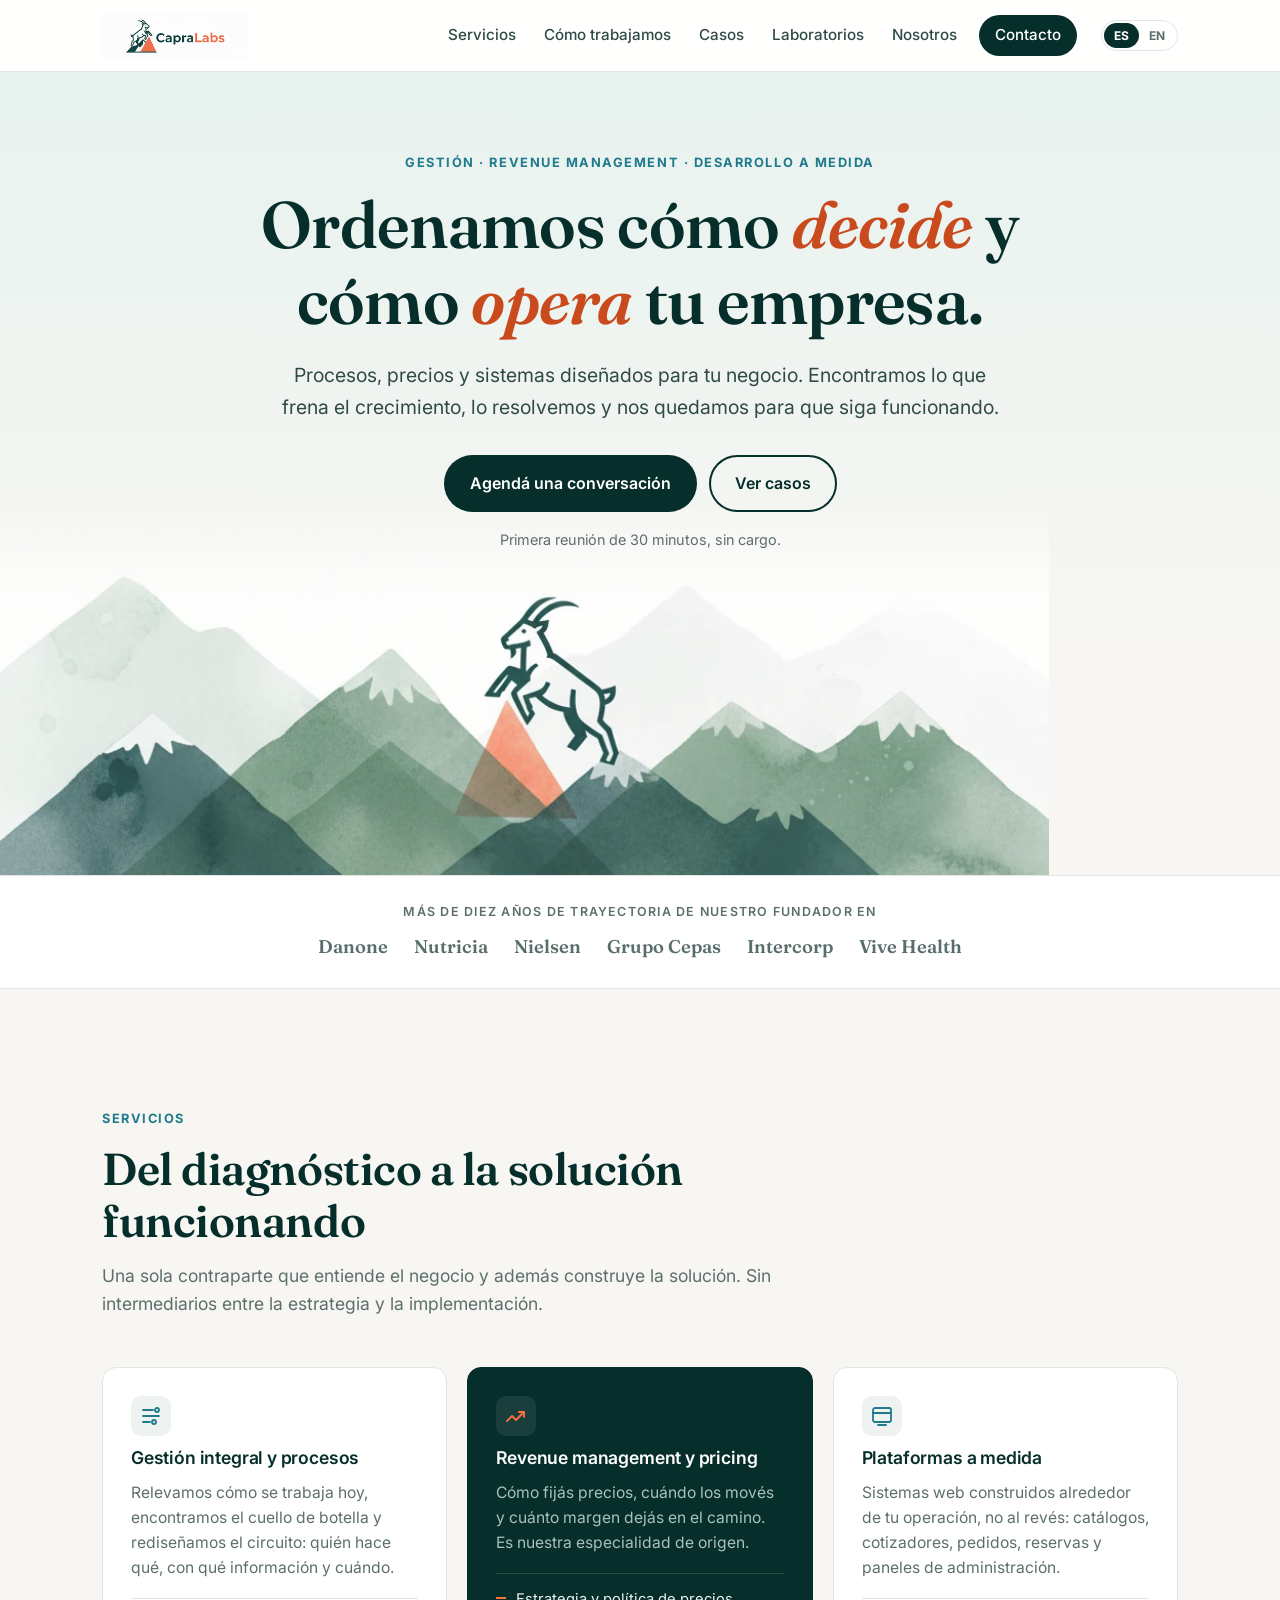
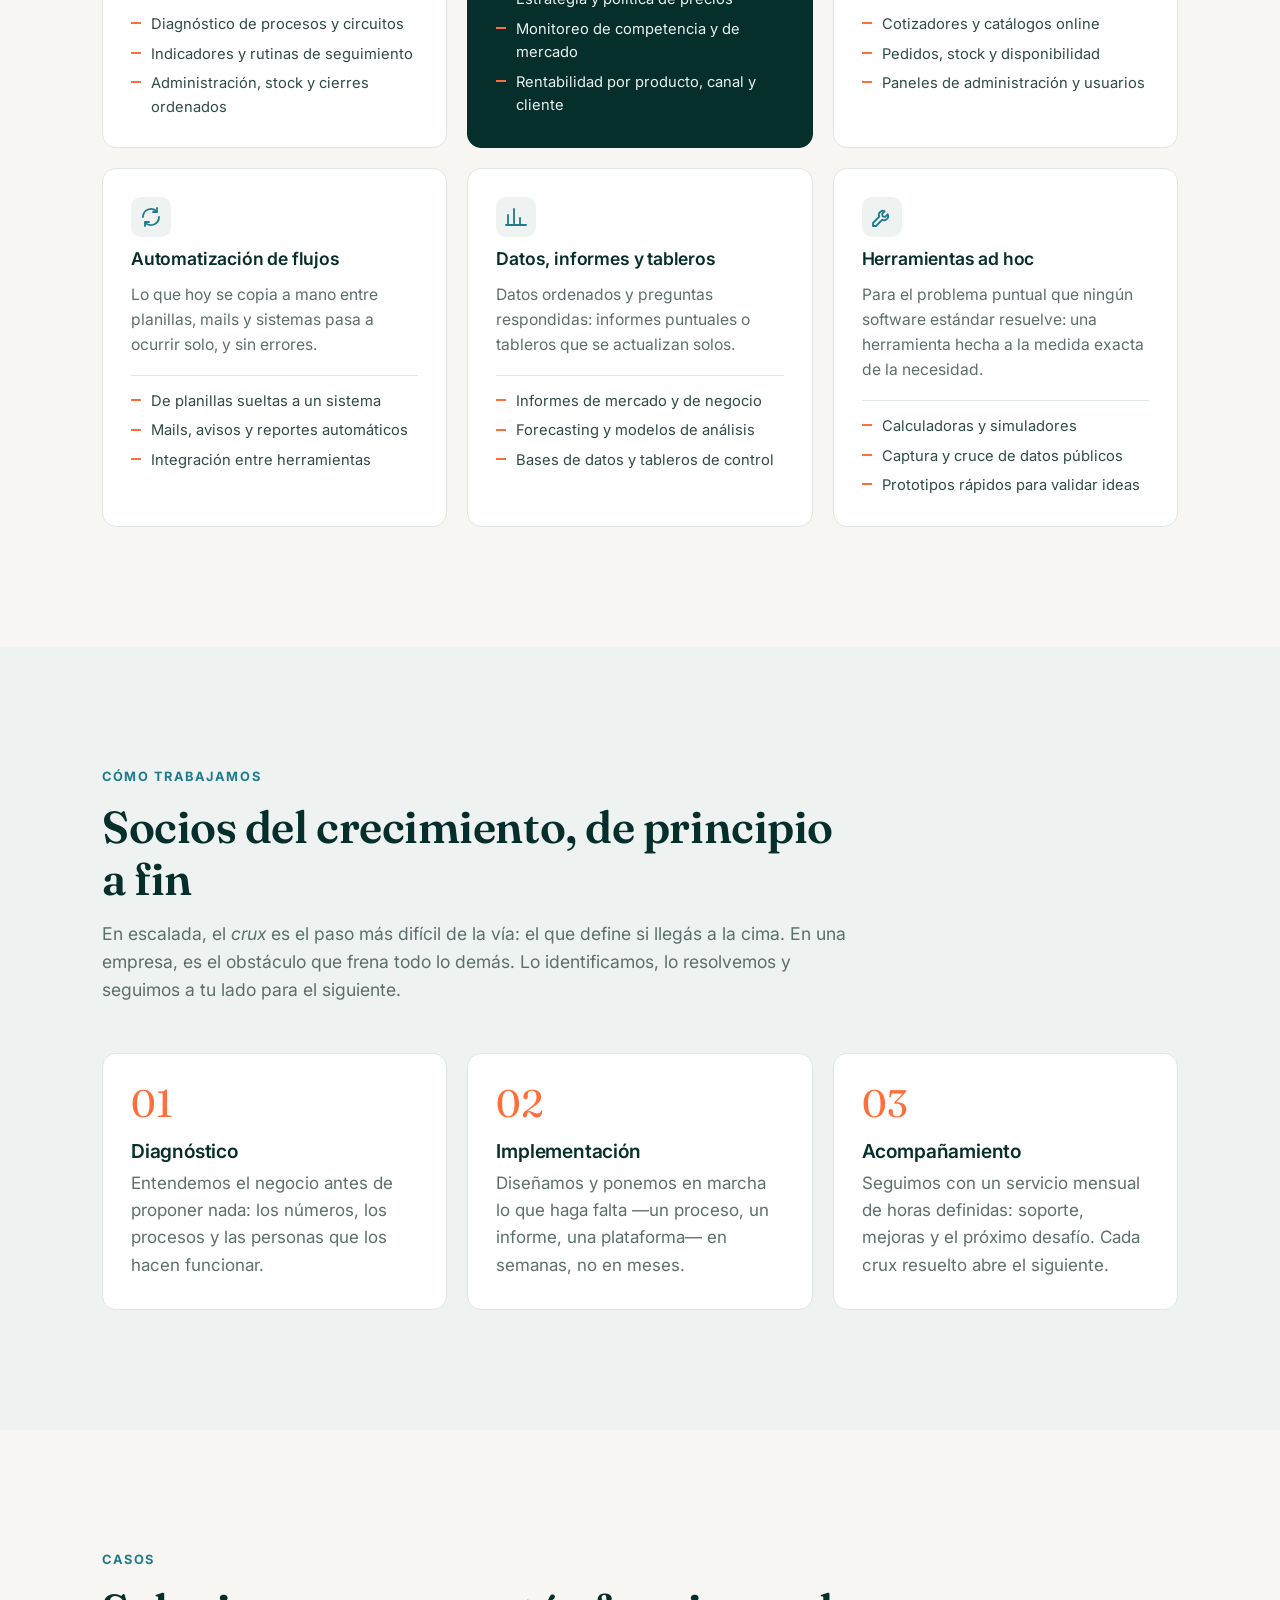
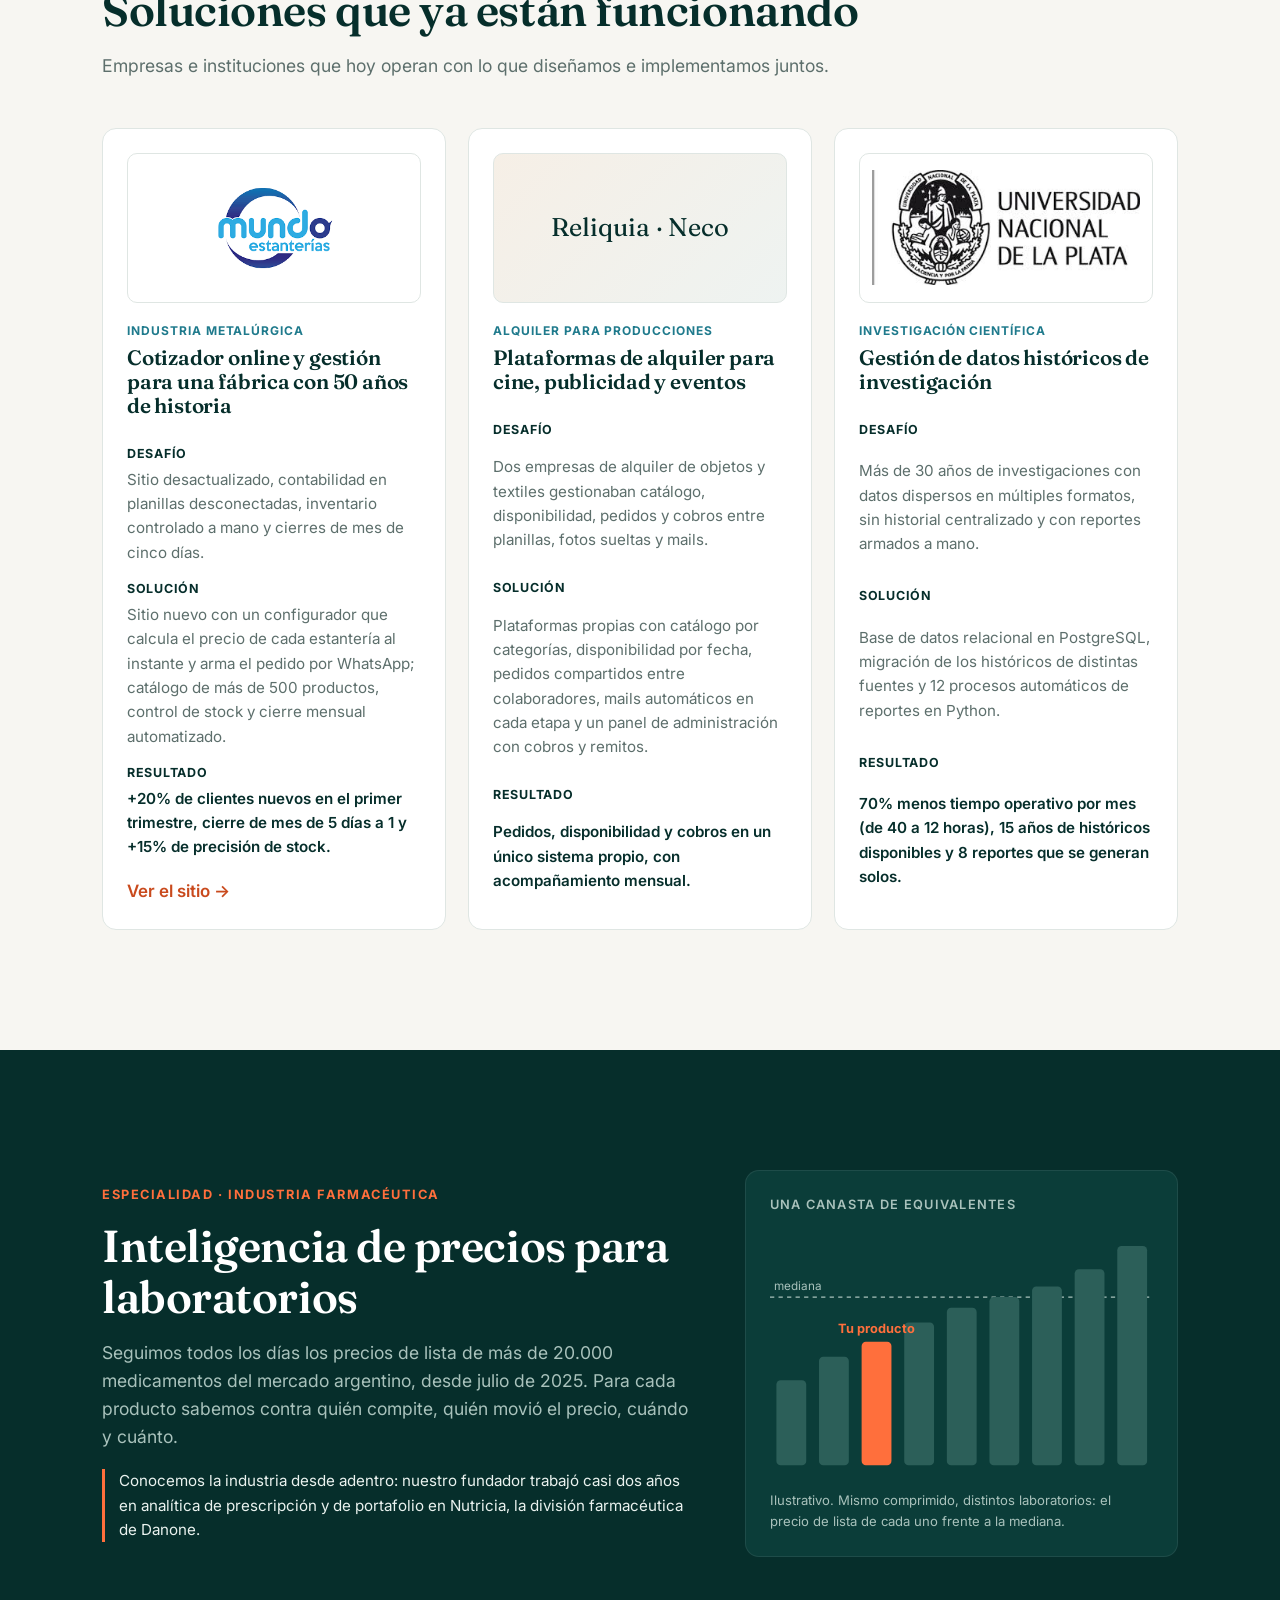
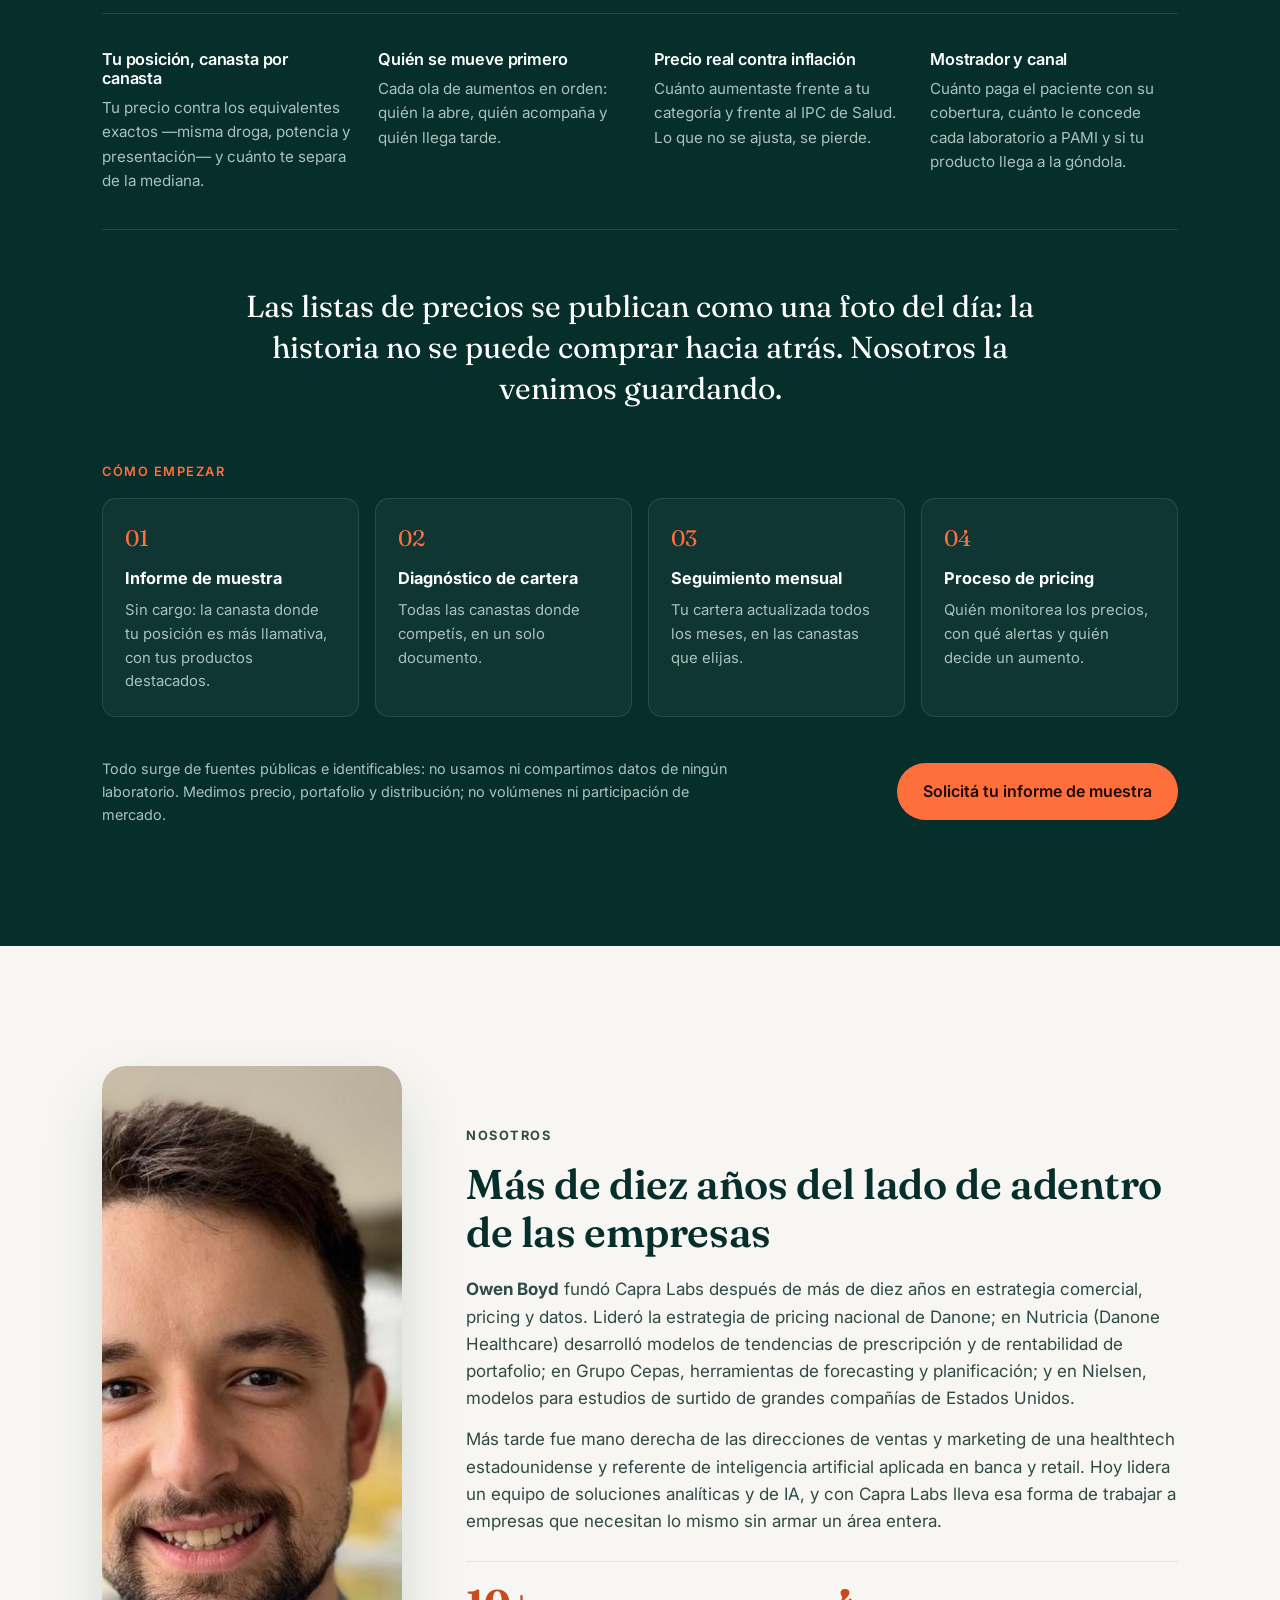
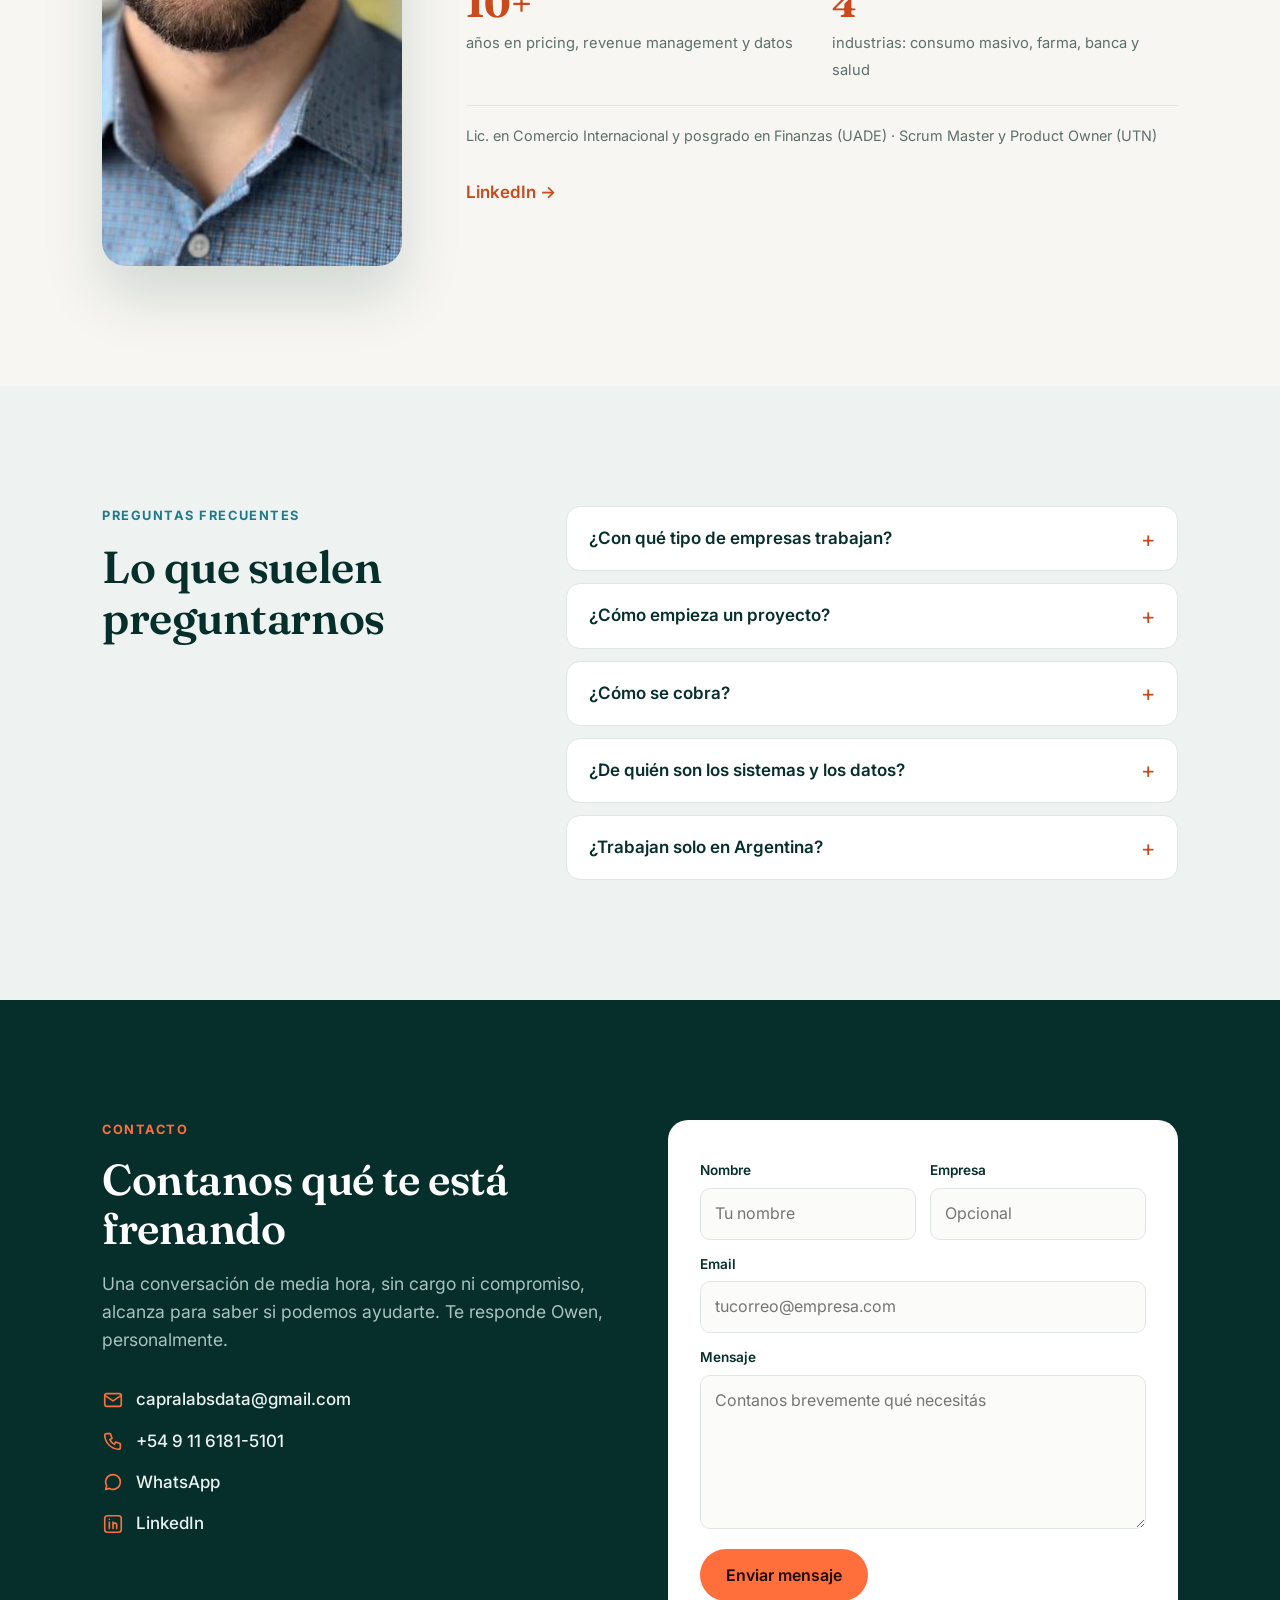
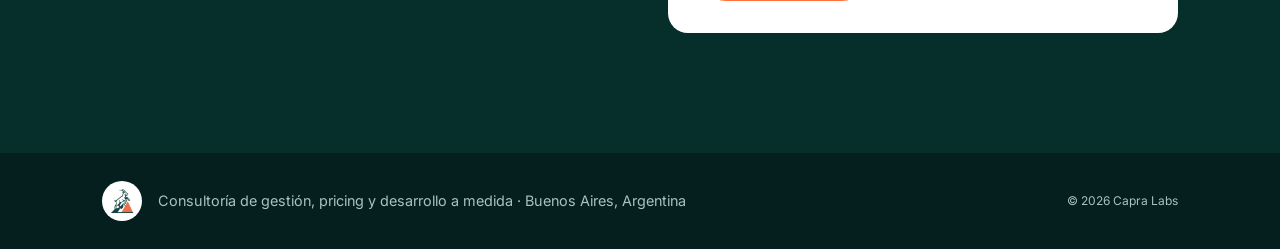
==== commit 5a76aaa6: "FAQ: cobro flexible (one-shot, proyecto o mensual) y trabajo internacional; foto más chica Co-Author" ====
--- a/index.html
+++ b/index.html
@@ -32,7 +32,7 @@
   <link rel="preconnect" href="https://fonts.googleapis.com" />
   <link rel="preconnect" href="https://fonts.gstatic.com" crossorigin />
   <link rel="stylesheet" href="https://fonts.googleapis.com/css2?family=Inter:wght@400;500;600;700&family=Fraunces:opsz,wght@9..144,500;9..144,600&display=swap" />
-  <link rel="stylesheet" href="css/style.css?v=3" />
+  <link rel="stylesheet" href="css/style.css?v=4" />
 
   <script type="application/ld+json">
   {
@@ -302,9 +302,9 @@
         <div class="faq">
           <details><summary data-i18n="faq.q1">¿Con qué tipo de empresas trabajan?</summary><p data-i18n="faq.a1">Con pymes y empresas medianas que crecieron más rápido que sus procesos: la operación depende de planillas, de pocas personas o de decisiones que nadie está midiendo. Y con laboratorios farmacéuticos que quieren seguir de cerca su posición de precios.</p></details>
           <details><summary data-i18n="faq.q2">¿Cómo empieza un proyecto?</summary><p data-i18n="faq.a2">Con una conversación de media hora, sin cargo, para entender el problema. Si podemos ayudar, te enviamos una propuesta con alcance, plazos e inversión cerrados.</p></details>
-          <details><summary data-i18n="faq.q3">¿Cómo se cobra?</summary><p data-i18n="faq.a3">Un proyecto inicial a precio cerrado y, cuando corresponde, un servicio mensual con horas definidas para soporte y mejoras. Sin tarifas abiertas ni sorpresas.</p></details>
+          <details><summary data-i18n="faq.q3">¿Cómo se cobra?</summary><p data-i18n="faq.a3">Depende de lo que haga falta: un informe o una herramienta puntual, un proyecto completo o un acompañamiento mensual. Cada propuesta llega con alcance y precio cerrados, sin tarifas abiertas ni sorpresas.</p></details>
           <details><summary data-i18n="faq.q4">¿De quién son los sistemas y los datos?</summary><p data-i18n="faq.a4">De tu empresa. Los desarrollos quedan en cuentas a tu nombre y la información que compartís se usa únicamente para tu proyecto.</p></details>
-          <details><summary data-i18n="faq.q5">¿Trabajan solo en Buenos Aires?</summary><p data-i18n="faq.a5">Trabajamos de forma remota con empresas de todo el país, y de manera presencial cuando el proyecto lo requiere.</p></details>
+          <details><summary data-i18n="faq.q5">¿Trabajan solo en Argentina?</summary><p data-i18n="faq.a5">No. Trabajamos de forma remota con empresas de cualquier país, en español o en inglés, y de manera presencial cuando el proyecto lo requiere.</p></details>
         </div>
       </div>
     </section>
@@ -355,7 +355,7 @@
     </div>
   </footer>
 
-  <script src="js/translations.js?v=3"></script>
-  <script src="js/main.js?v=3"></script>
+  <script src="js/translations.js?v=4"></script>
+  <script src="js/main.js?v=4"></script>
 </body>
 </html>
--- a/css/style.css
+++ b/css/style.css
@@ -162,8 +162,8 @@
 .case-link:hover{text-decoration:underline}
 
 /* --------------------------------------------------------------- quién está */
-.about-grid{display:grid;grid-template-columns:.8fr 1.2fr;gap:64px;align-items:center}
-.about-media img{width:100%;aspect-ratio:1;object-fit:cover;border-radius:24px;box-shadow:0 30px 60px rgba(6,46,43,.15)}
+.about-grid{display:grid;grid-template-columns:300px 1fr;gap:64px;align-items:center}
+.about-media img{width:100%;max-width:300px;aspect-ratio:1;object-fit:cover;border-radius:24px;box-shadow:0 30px 60px rgba(6,46,43,.15)}
 .about-copy h2{font-size:clamp(1.9rem,3.4vw,2.6rem);margin-bottom:20px}
 .about-copy p{color:var(--ink-2);margin-bottom:14px}
 .facts{list-style:none;margin:26px 0 18px;padding:22px 0;border-top:1px solid var(--line);border-bottom:1px solid var(--line);display:grid;grid-template-columns:1fr 1fr;gap:20px}
@@ -210,7 +210,7 @@
   .pharma-points,.offer{grid-template-columns:repeat(2,1fr)}
   .steps{grid-template-columns:1fr}
   .about-grid{grid-template-columns:1fr;gap:36px}
-  .about-media{max-width:360px}
+  .about-media{max-width:240px}
   .contact-grid{grid-template-columns:1fr;gap:36px}
 }
 @media (max-width:900px){
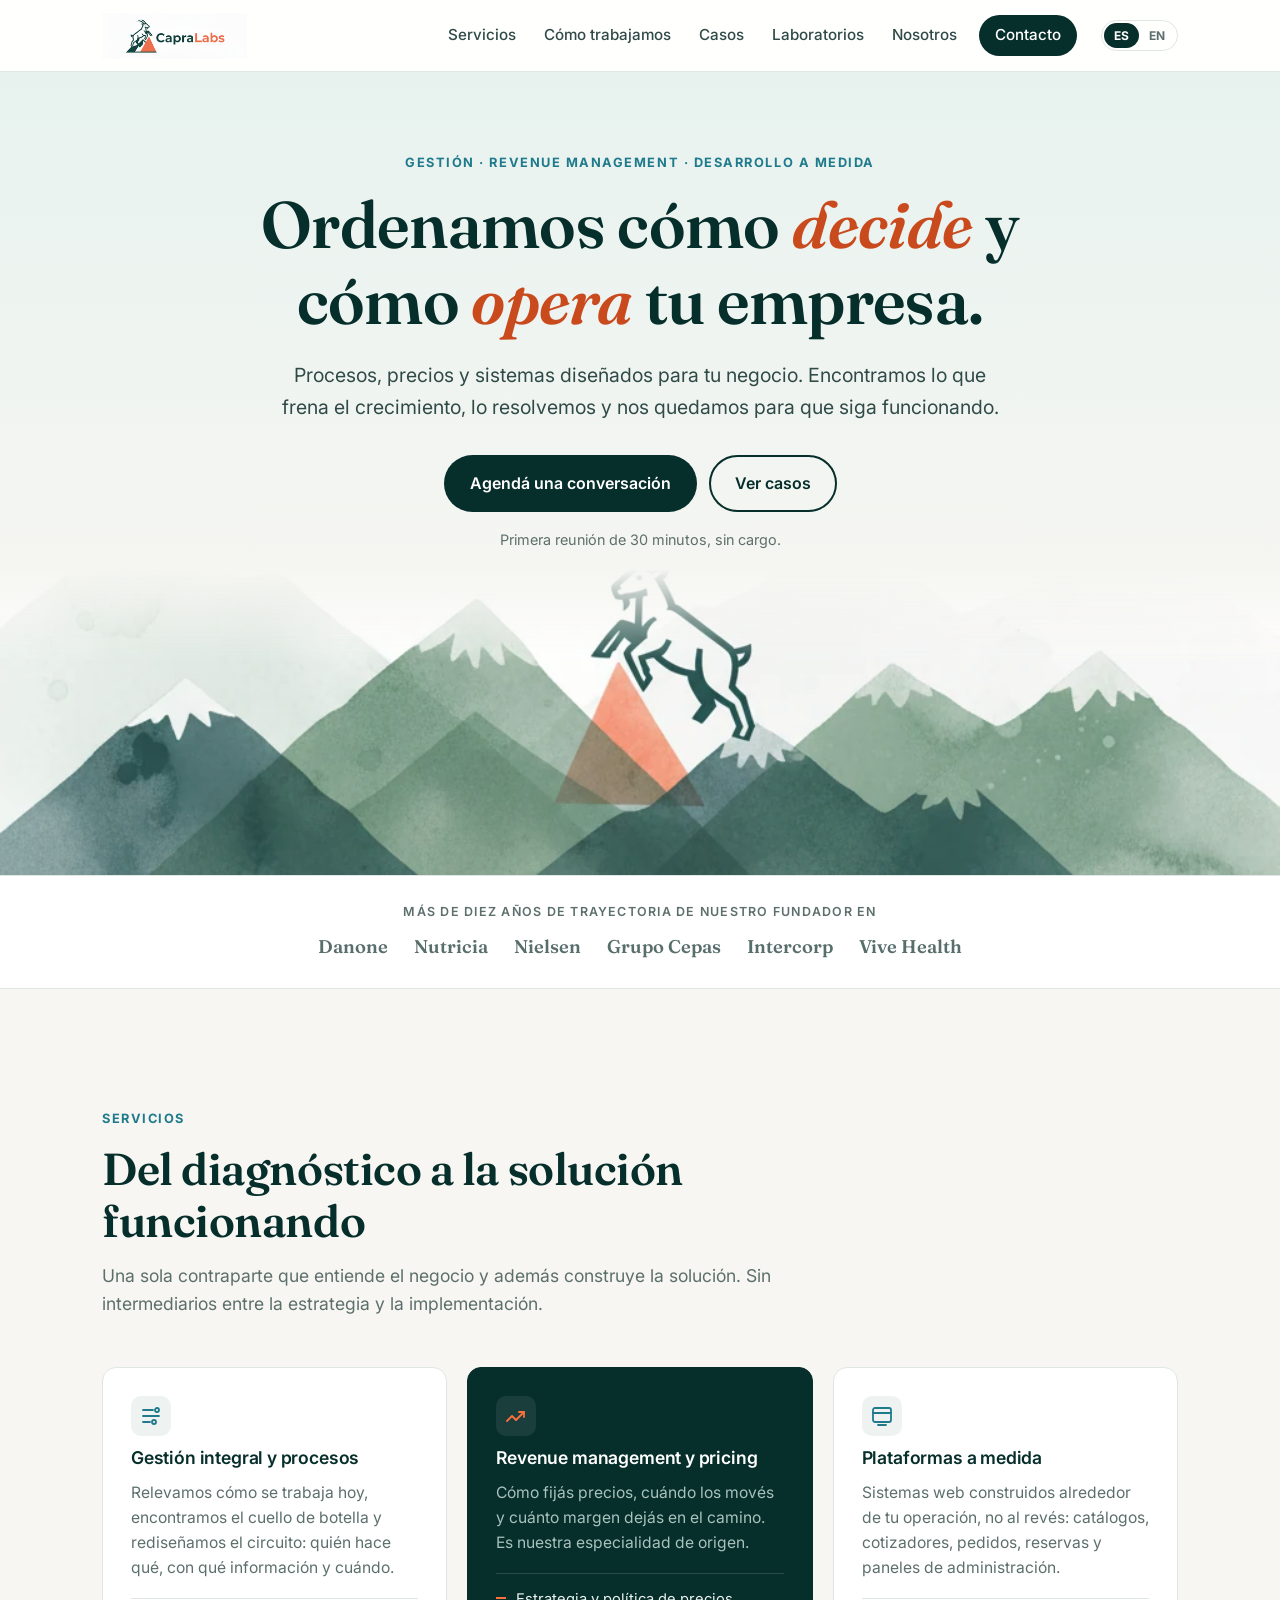
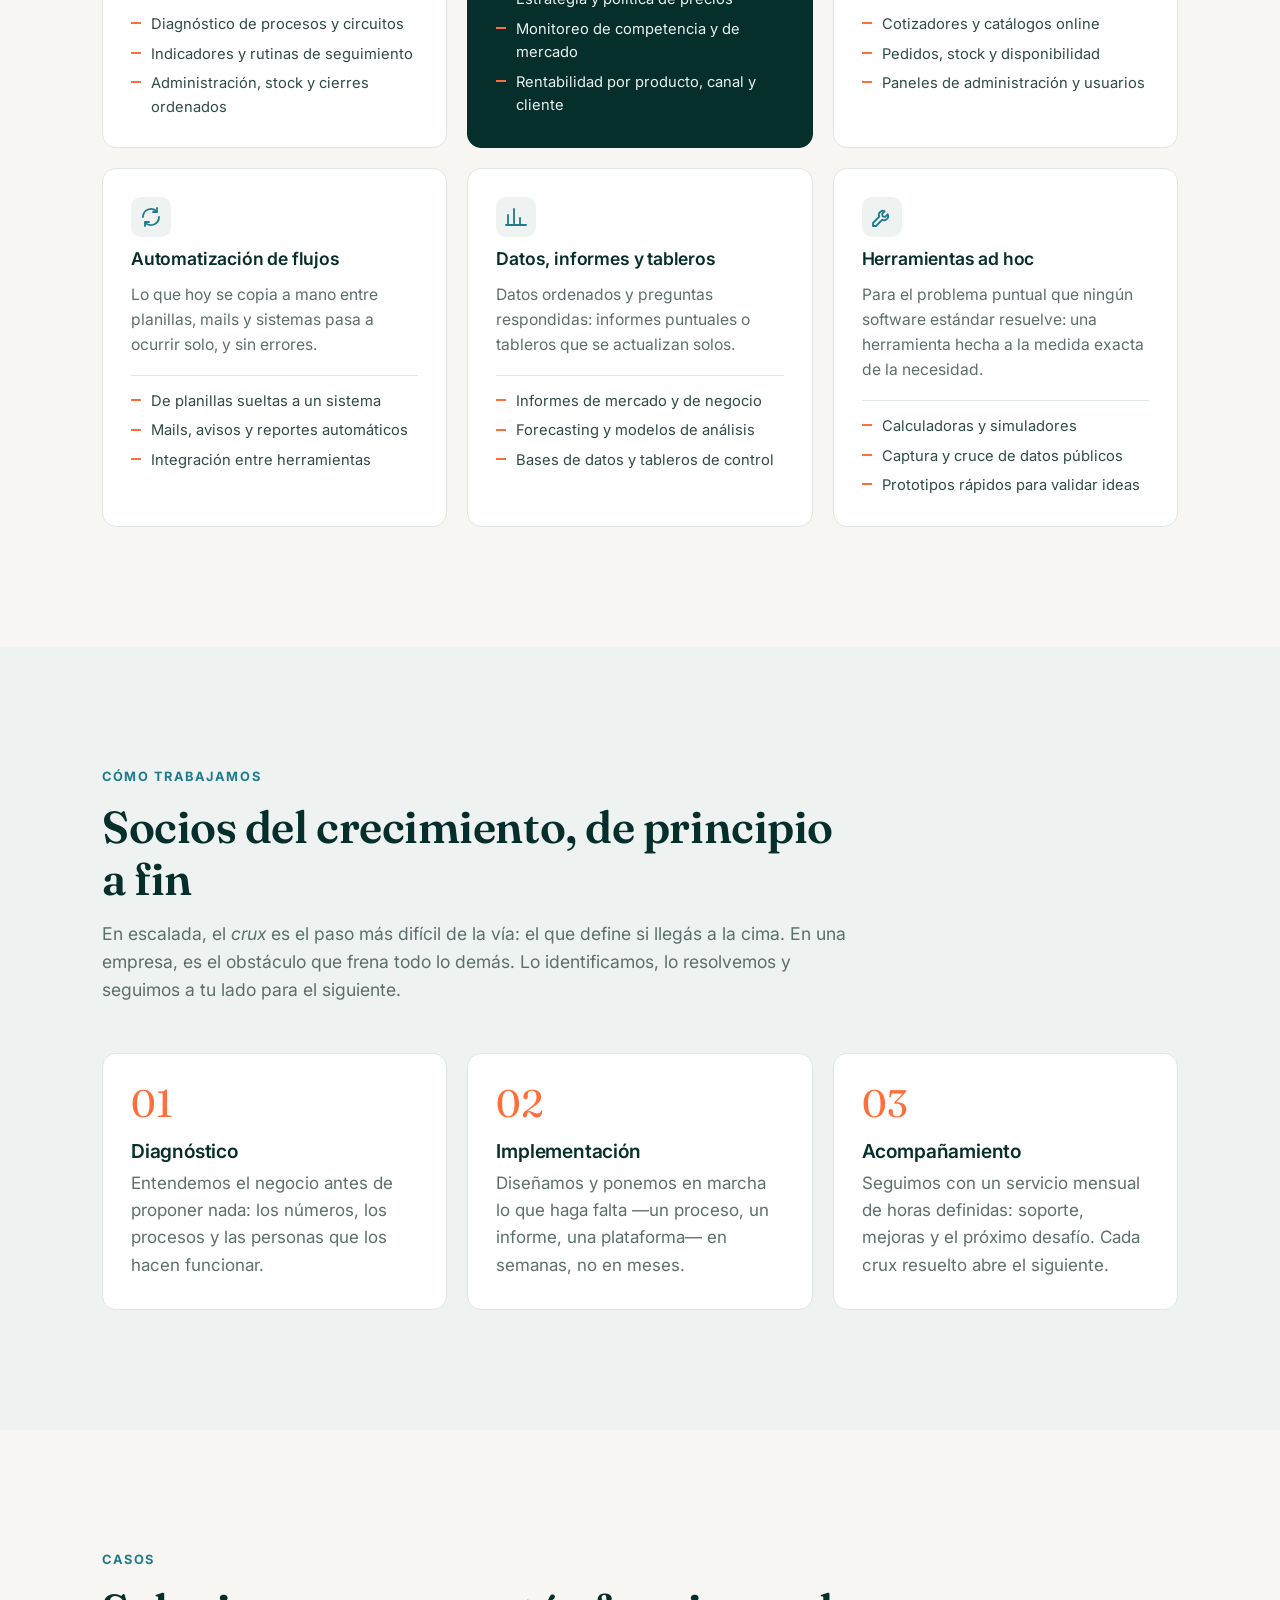
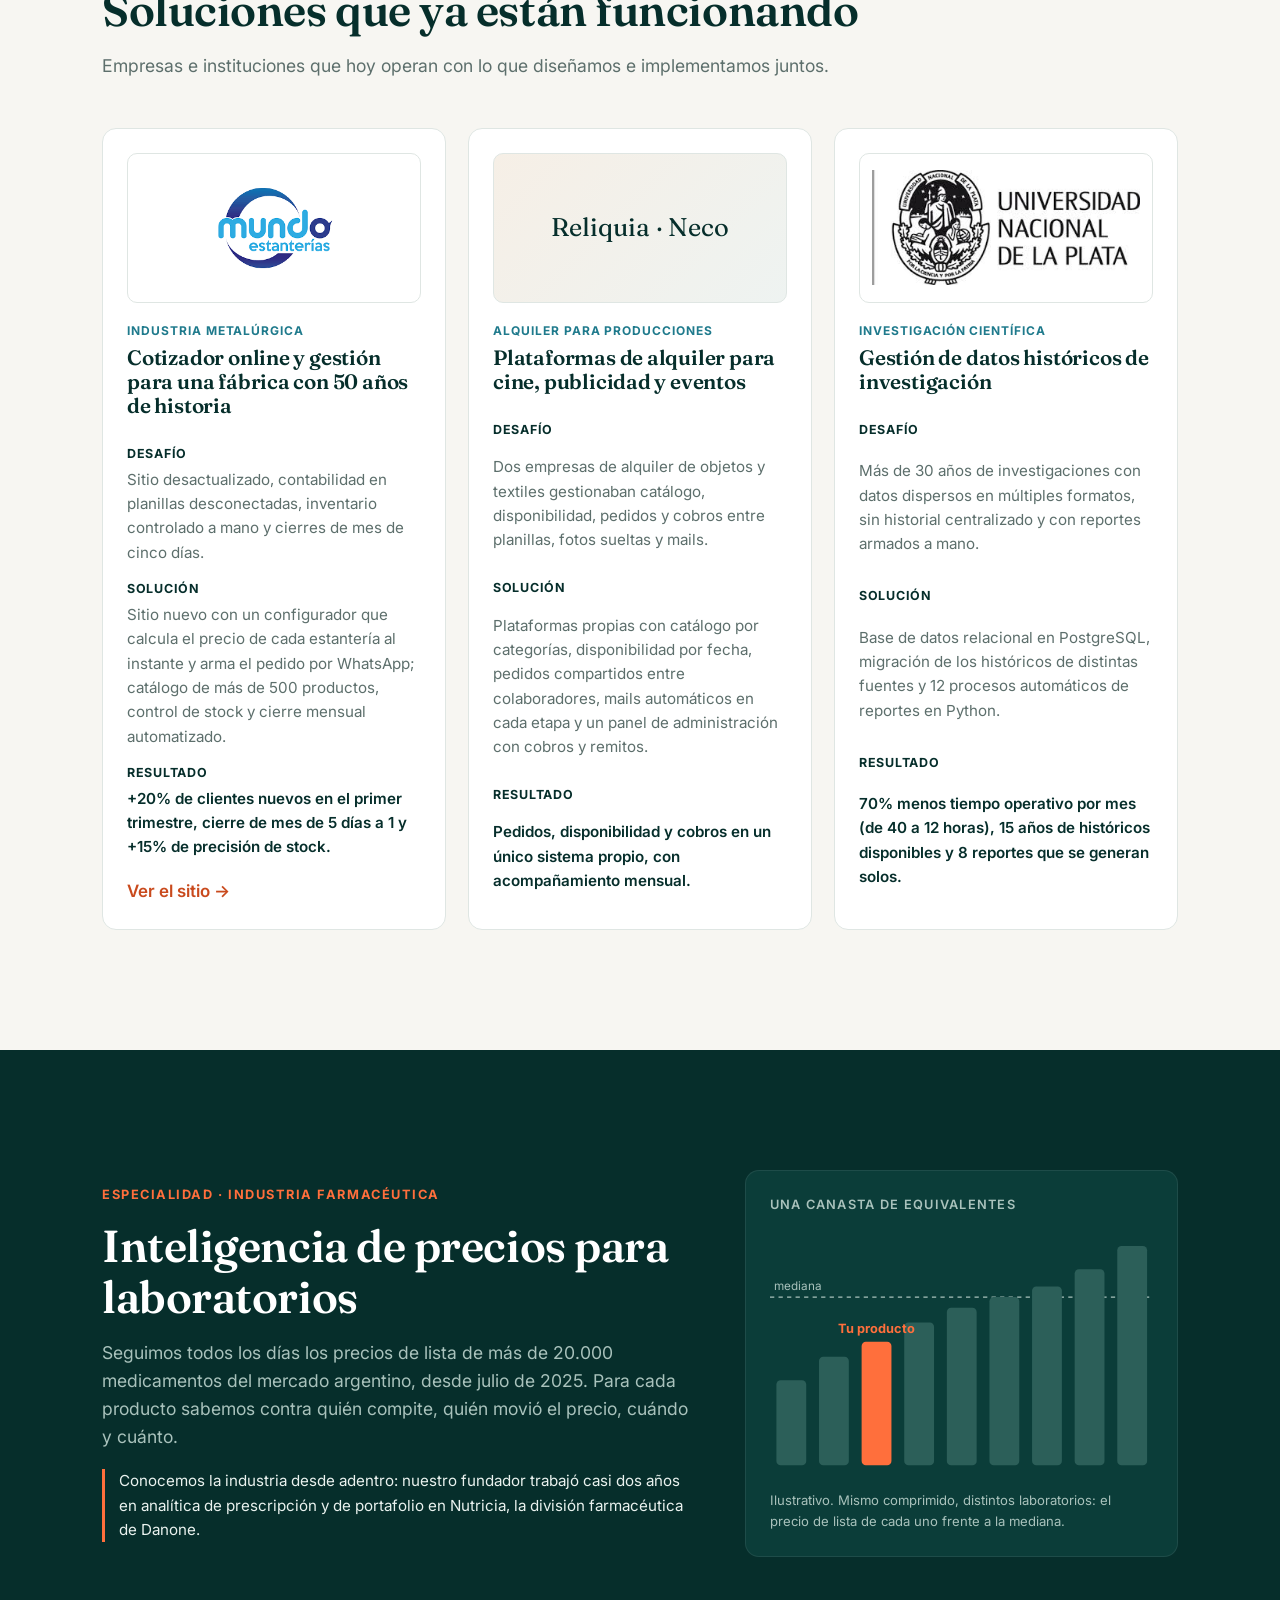
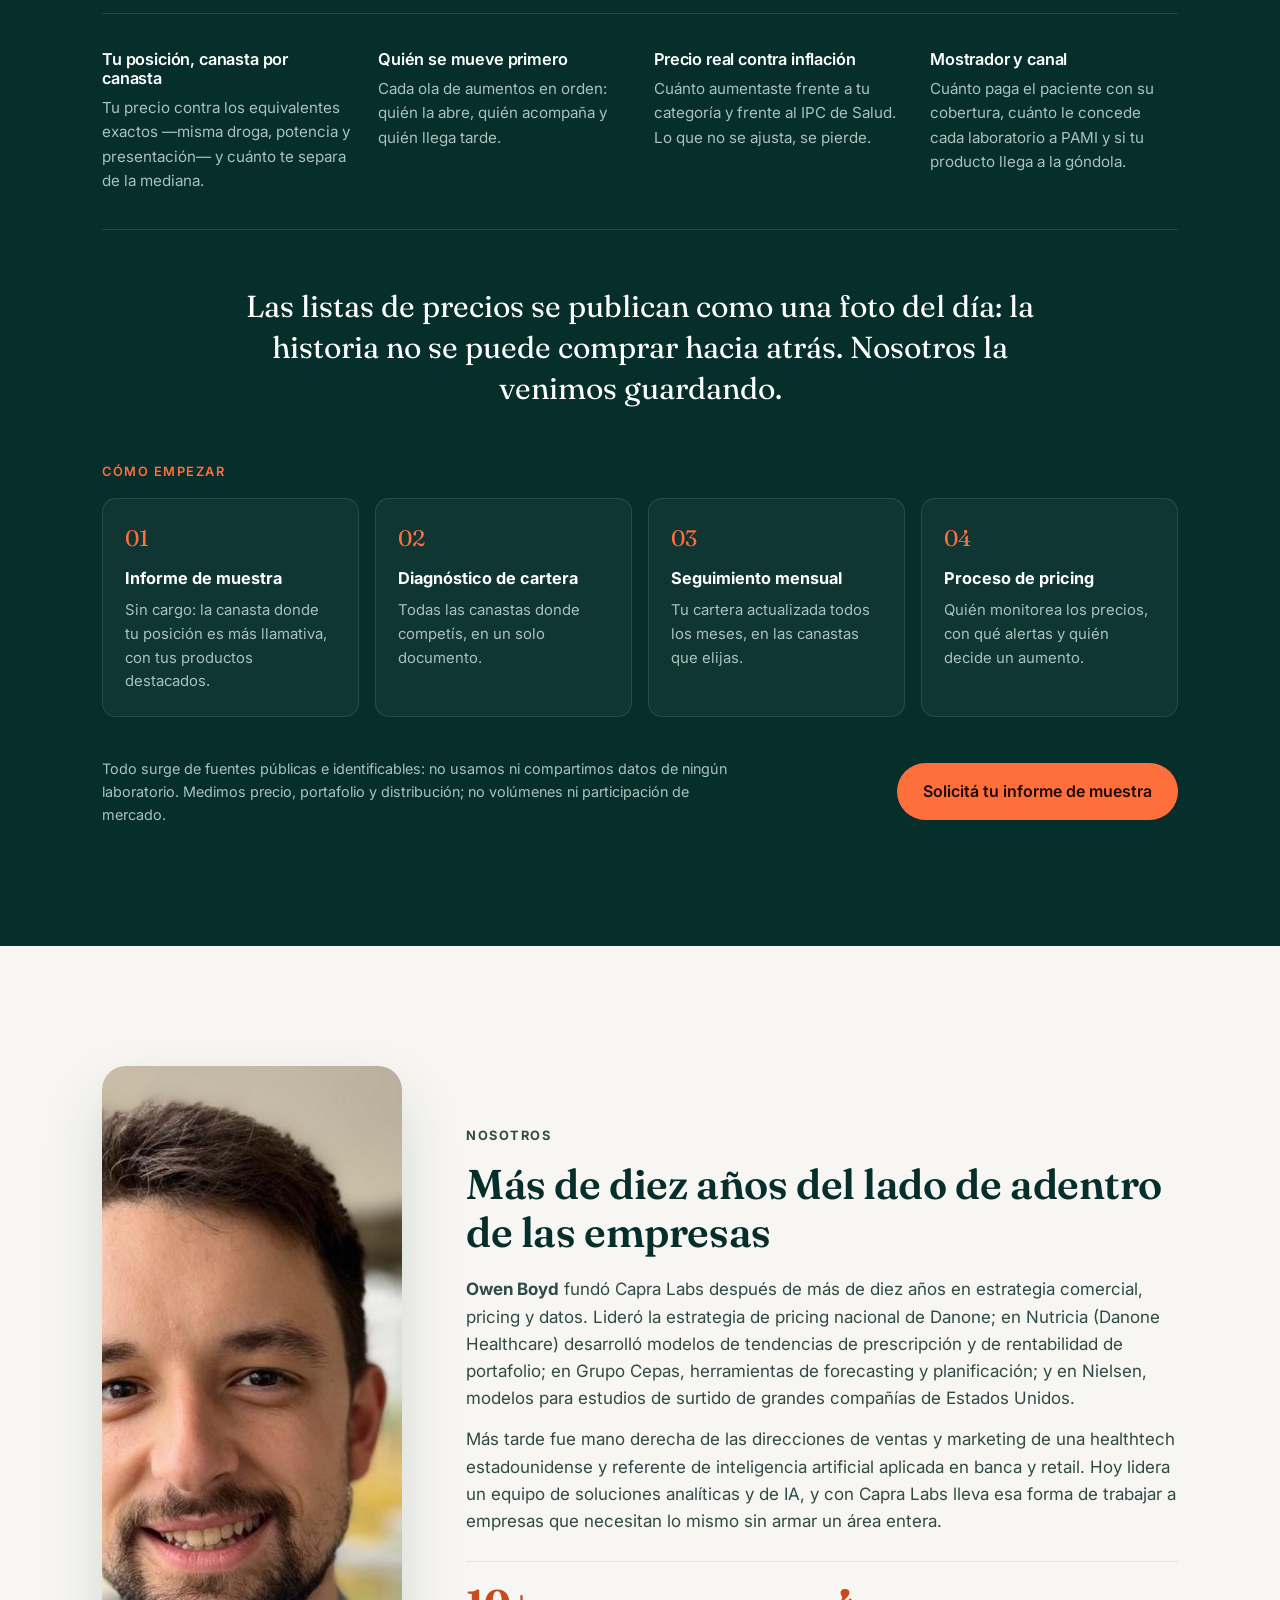
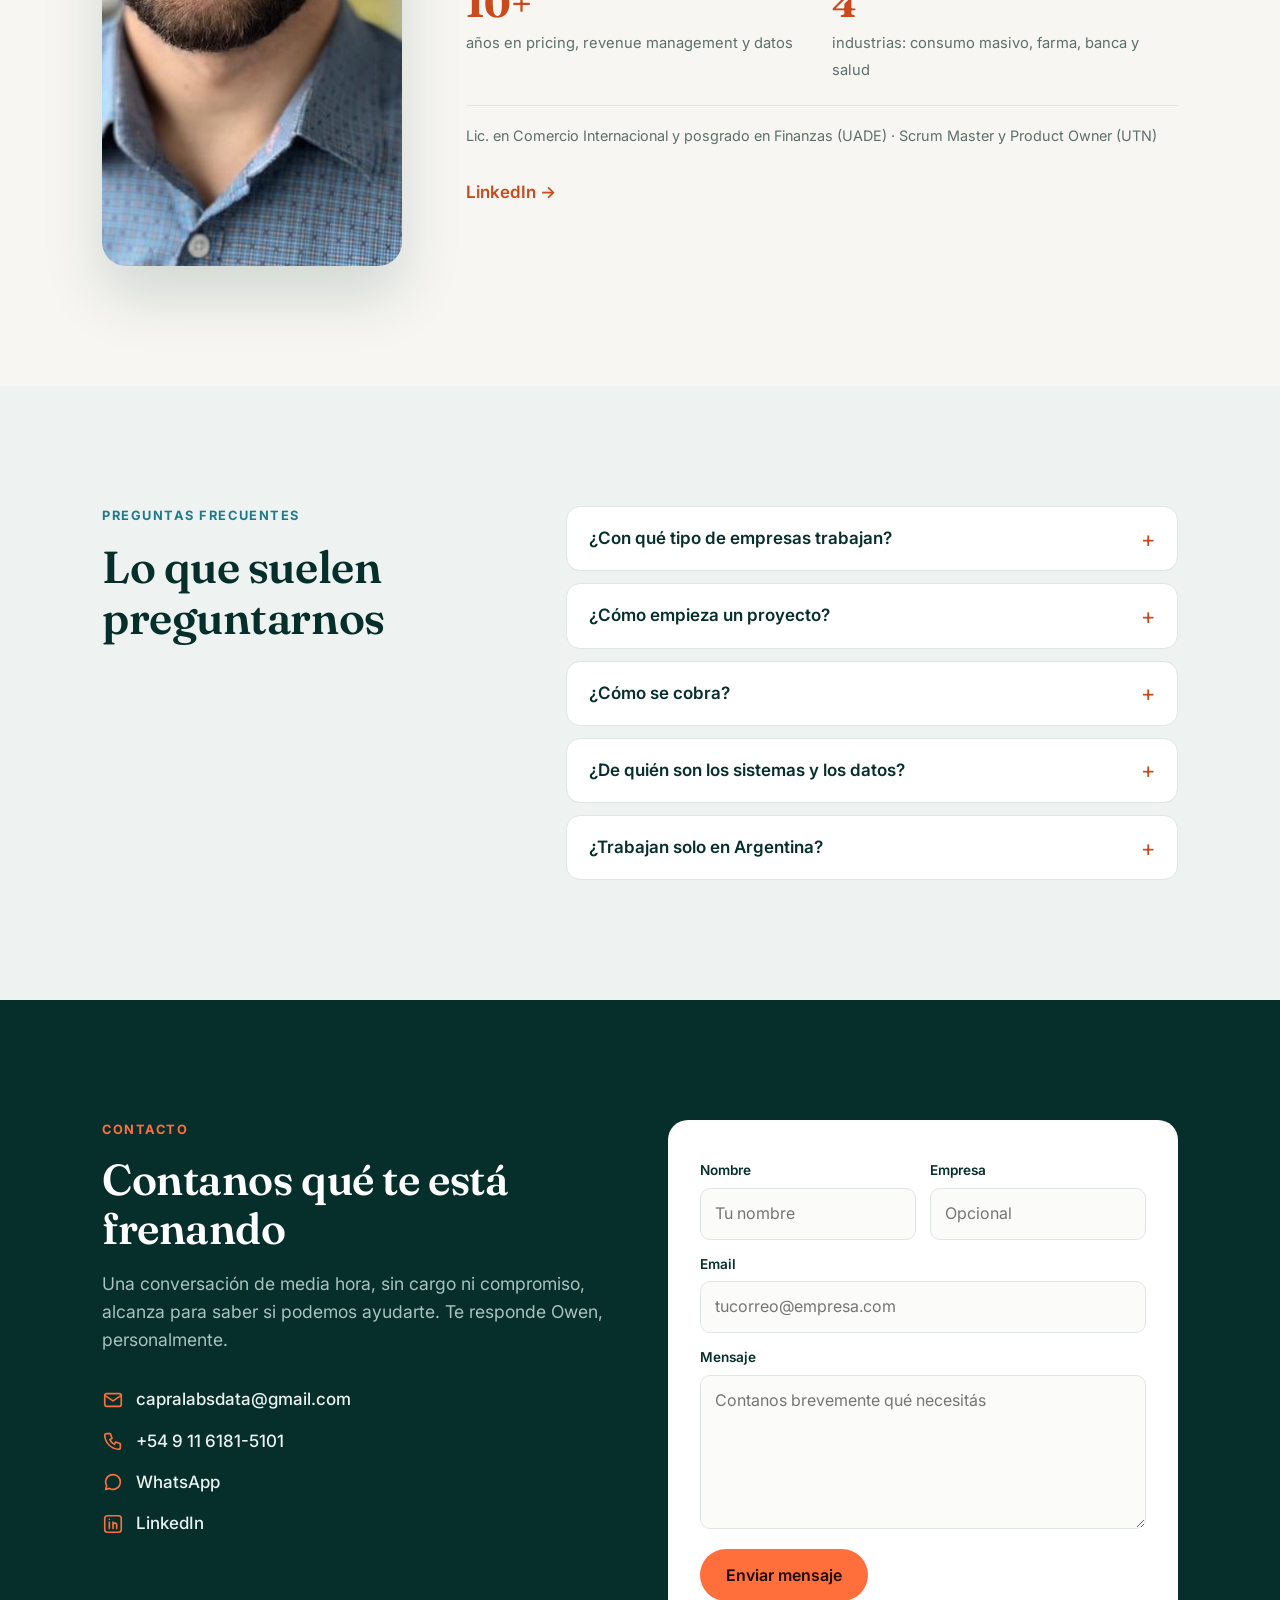
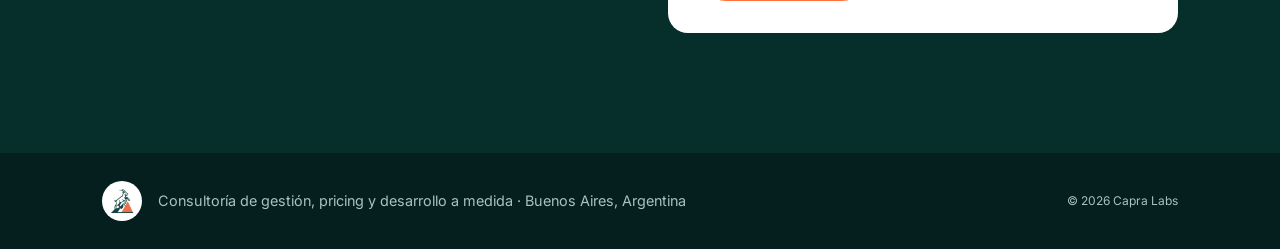
==== commit fb530625: "Hero: la ilustración ocupa todo el ancho en ventanas bajas Con aspect-ratio + max-height, Chrome tra" ====
--- a/index.html
+++ b/index.html
@@ -32,7 +32,7 @@
   <link rel="preconnect" href="https://fonts.googleapis.com" />
   <link rel="preconnect" href="https://fonts.gstatic.com" crossorigin />
   <link rel="stylesheet" href="https://fonts.googleapis.com/css2?family=Inter:wght@400;500;600;700&family=Fraunces:opsz,wght@9..144,500;9..144,600&display=swap" />
-  <link rel="stylesheet" href="css/style.css?v=4" />
+  <link rel="stylesheet" href="css/style.css?v=5" />
 
   <script type="application/ld+json">
   {
@@ -355,7 +355,7 @@
     </div>
   </footer>
 
-  <script src="js/translations.js?v=4"></script>
-  <script src="js/main.js?v=4"></script>
+  <script src="js/translations.js?v=5"></script>
+  <script src="js/main.js?v=5"></script>
 </body>
 </html>
--- a/css/style.css
+++ b/css/style.css
@@ -75,7 +75,7 @@
 
 /* ------------------------------------------------------------------- hero */
 .hero{position:relative;overflow:hidden;background:linear-gradient(180deg,#e7f2ef 0%,var(--bg) 70%);padding:clamp(48px,9vh,100px) 0 clamp(210px,36vh,360px)}
-.hero::after{content:"";position:absolute;left:0;right:0;bottom:0;aspect-ratio:1024/369;max-height:42vh;background:url('../fondo.jpg') bottom center/100% auto no-repeat;background-image:image-set(url('../fondo.webp') type('image/webp'),url('../fondo.jpg') type('image/jpeg'));-webkit-mask-image:linear-gradient(180deg,transparent 0,#000 30%);mask-image:linear-gradient(180deg,transparent 0,#000 30%);opacity:.9;pointer-events:none}
+.hero::after{content:"";position:absolute;left:0;right:0;bottom:0;height:clamp(170px,34vh,380px);background:url('../fondo.jpg') center bottom/cover no-repeat;background-image:image-set(url('../fondo.webp') type('image/webp'),url('../fondo.jpg') type('image/jpeg'));-webkit-mask-image:linear-gradient(180deg,transparent 0,#000 30%);mask-image:linear-gradient(180deg,transparent 0,#000 30%);opacity:.9;pointer-events:none}
 .hero-inner{position:relative;z-index:1;max-width:880px;text-align:center;display:flex;flex-direction:column;align-items:center}
 .hero h1{font-size:clamp(2.3rem,5.6vw,4.1rem);font-weight:600;margin-bottom:22px}
 .hero h1 em{font-style:italic;color:var(--accent-ink)}
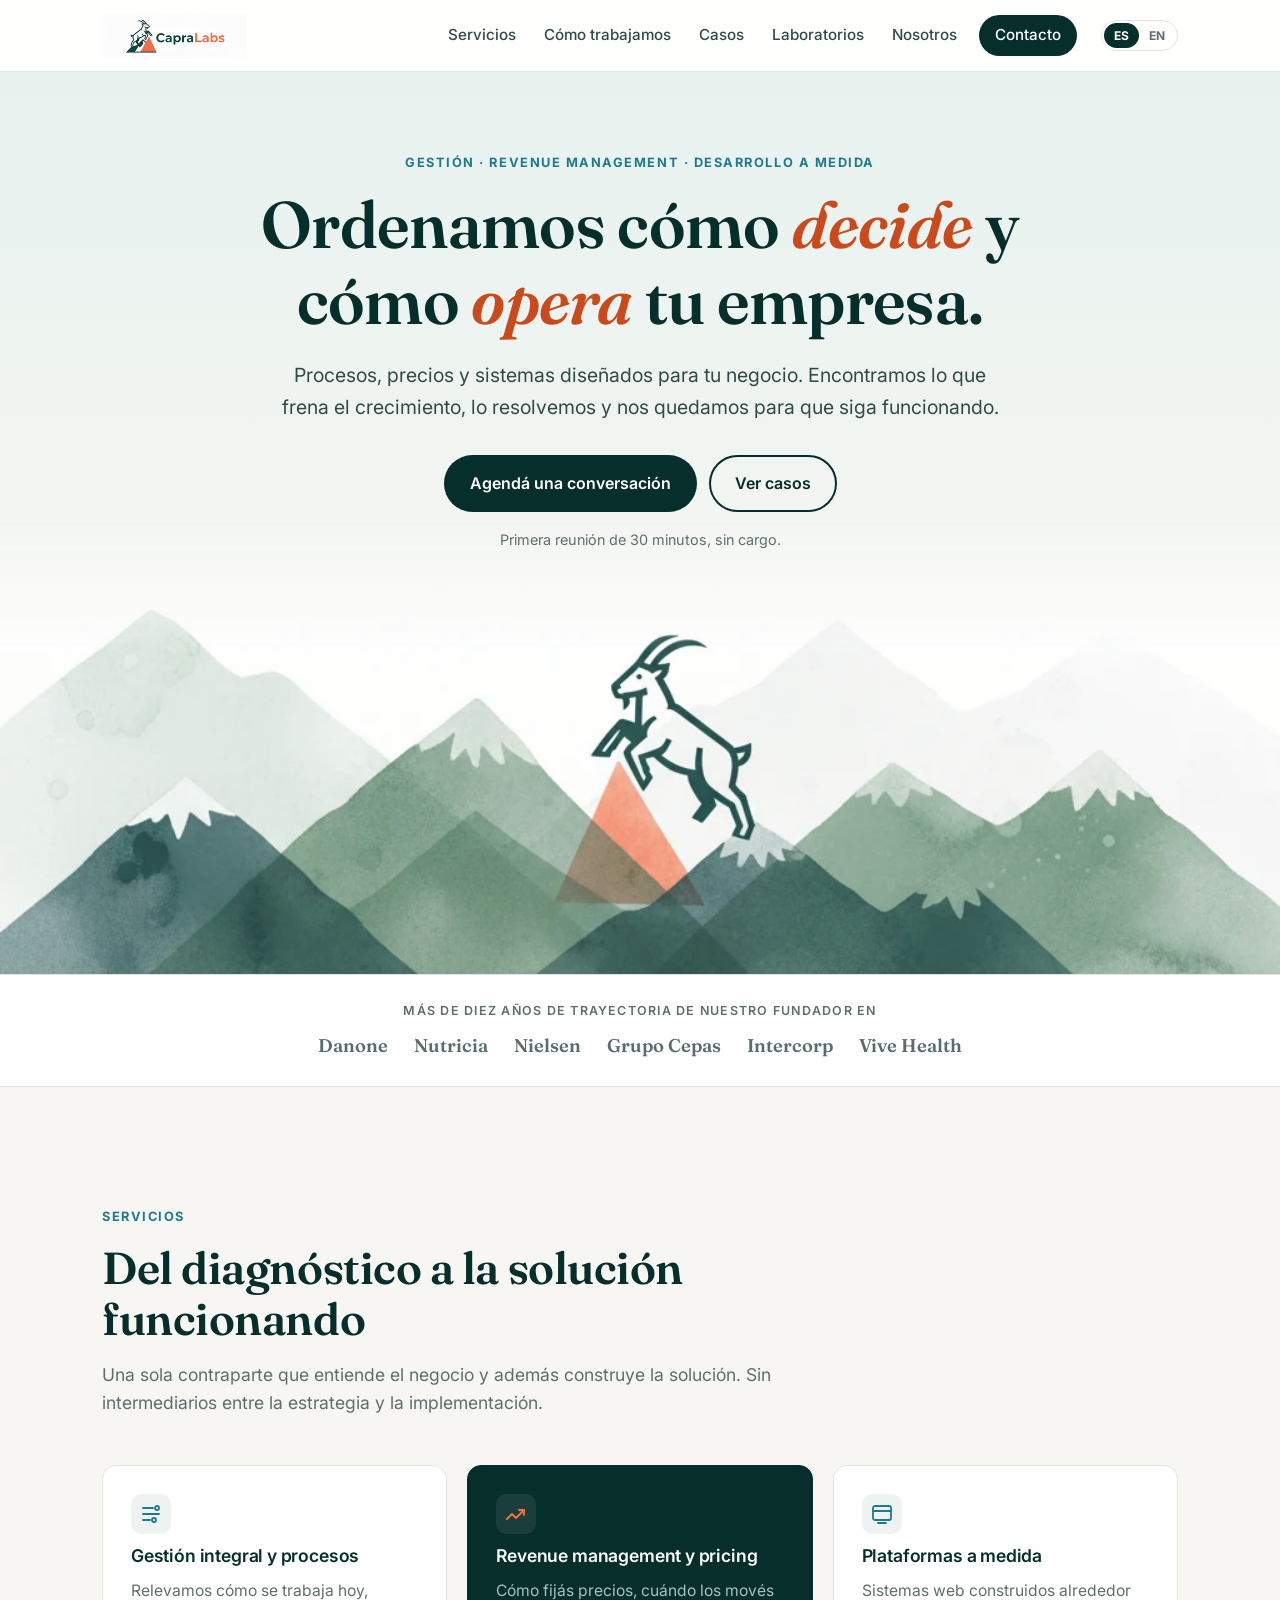
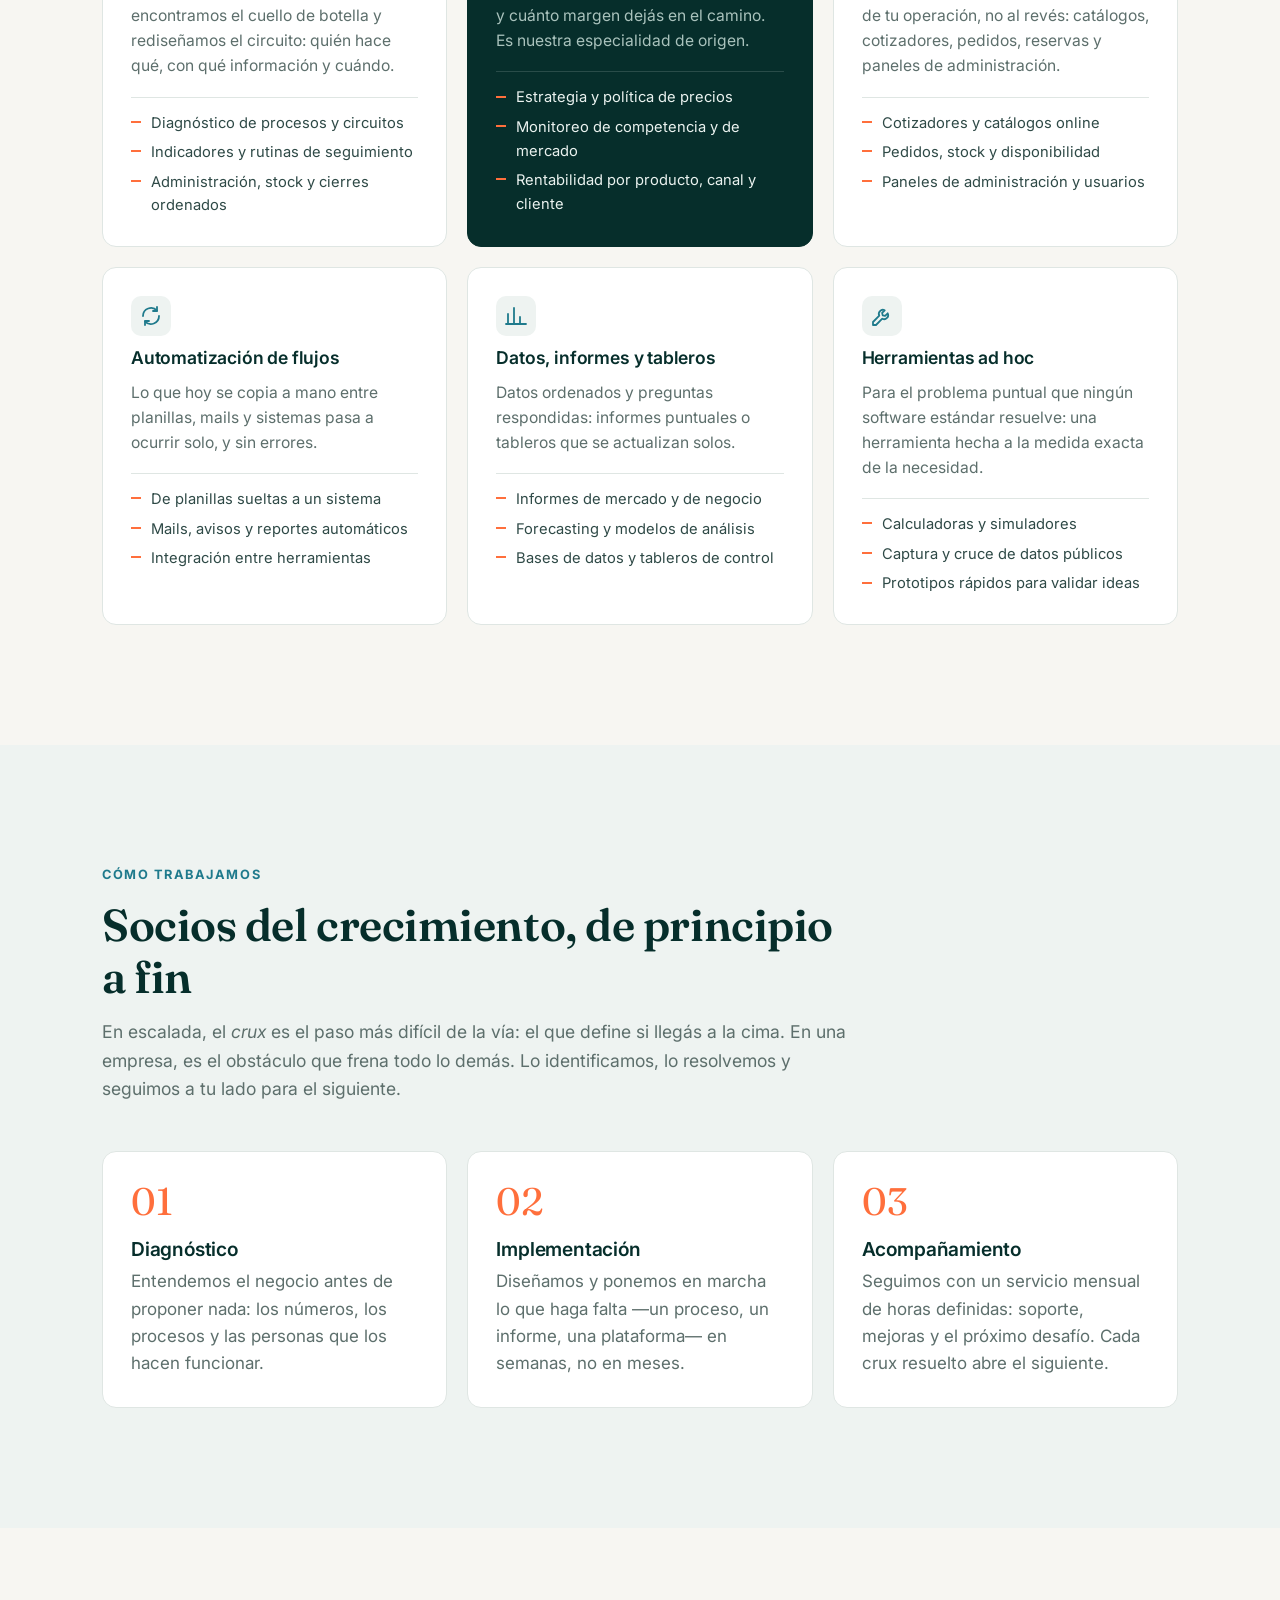
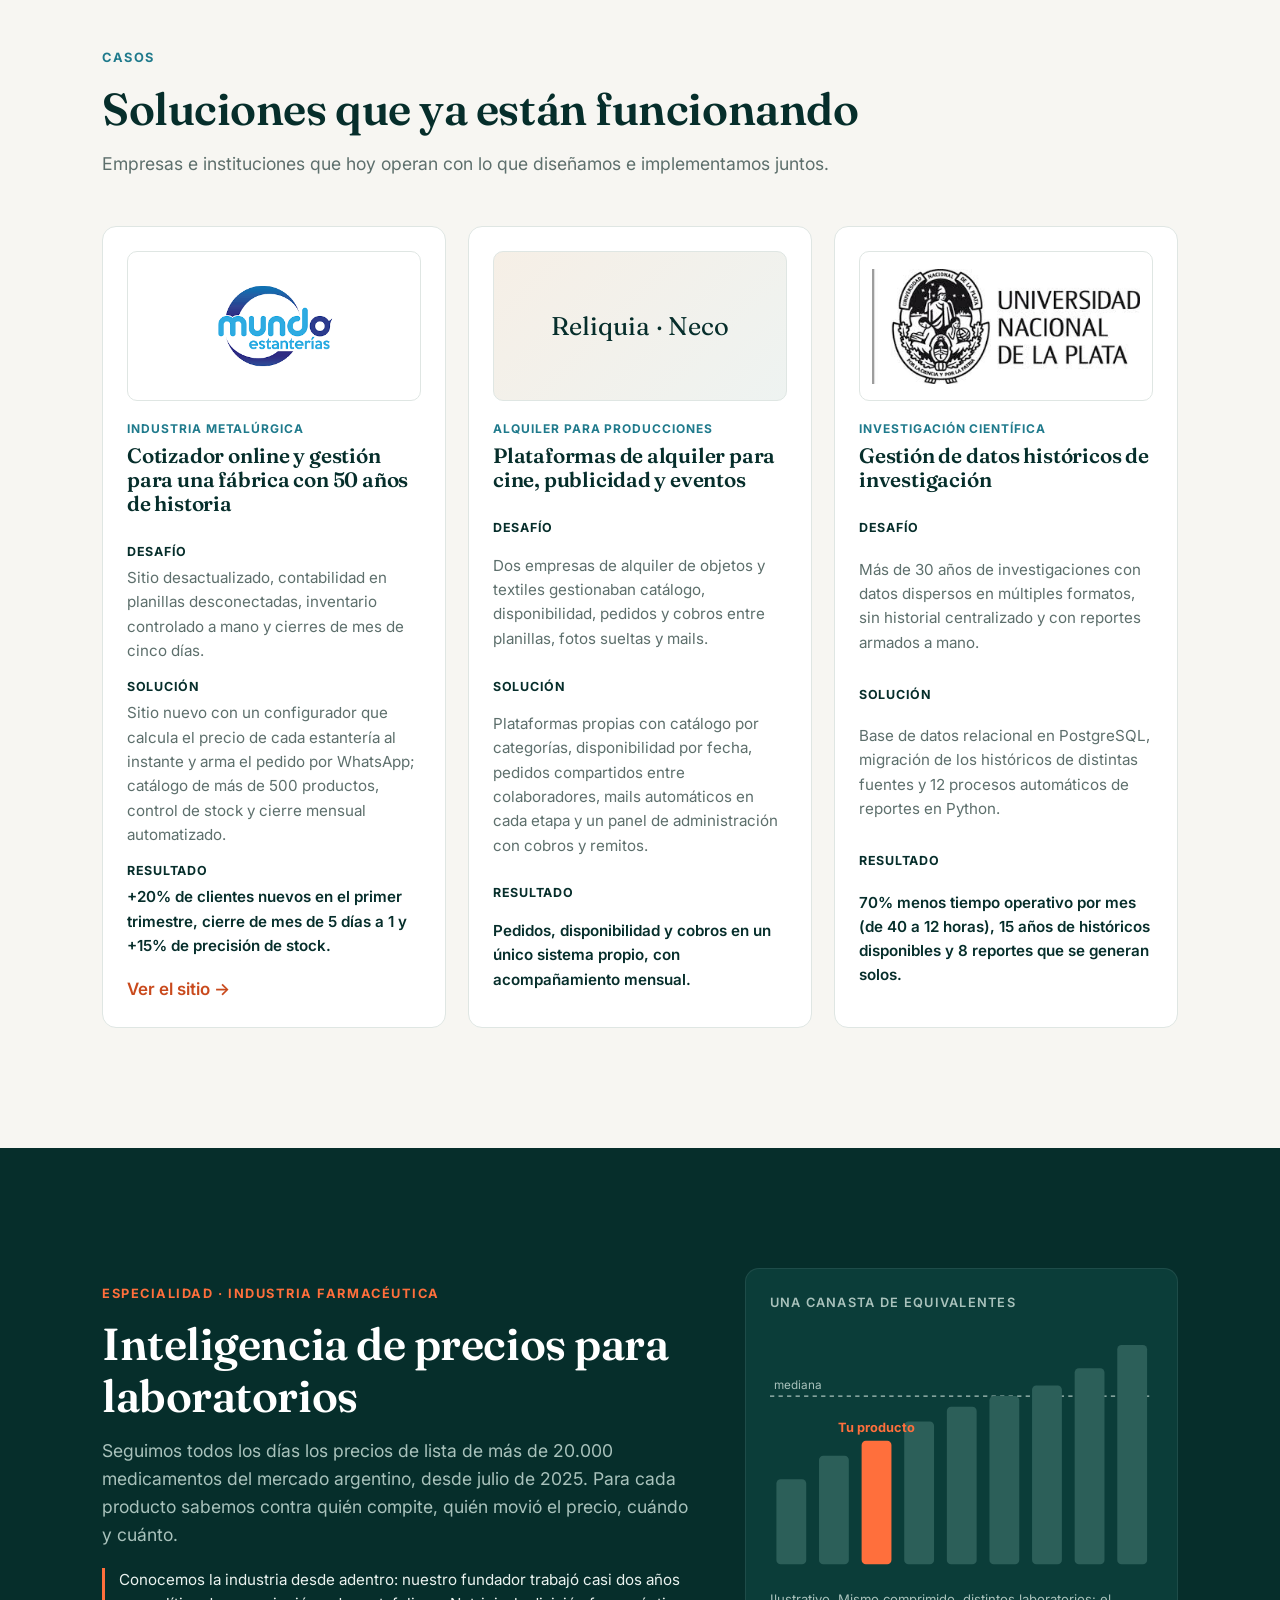
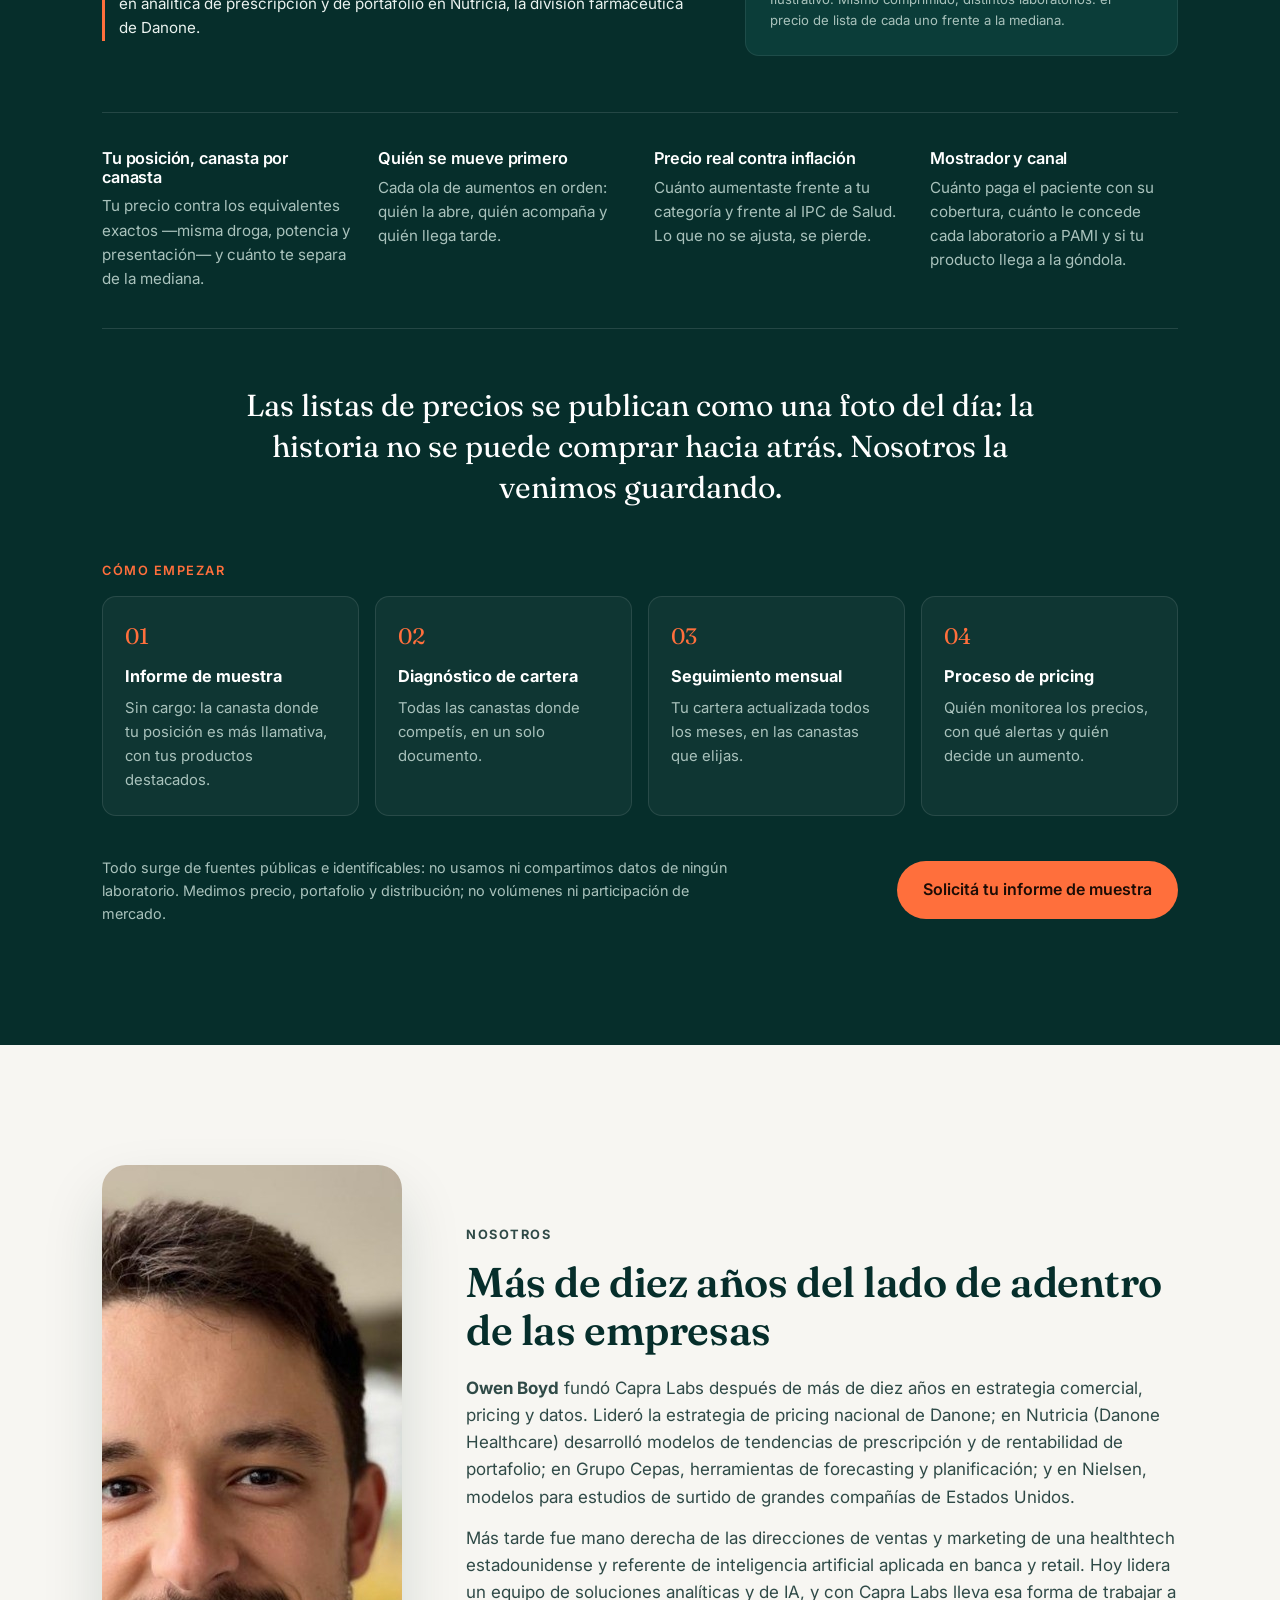
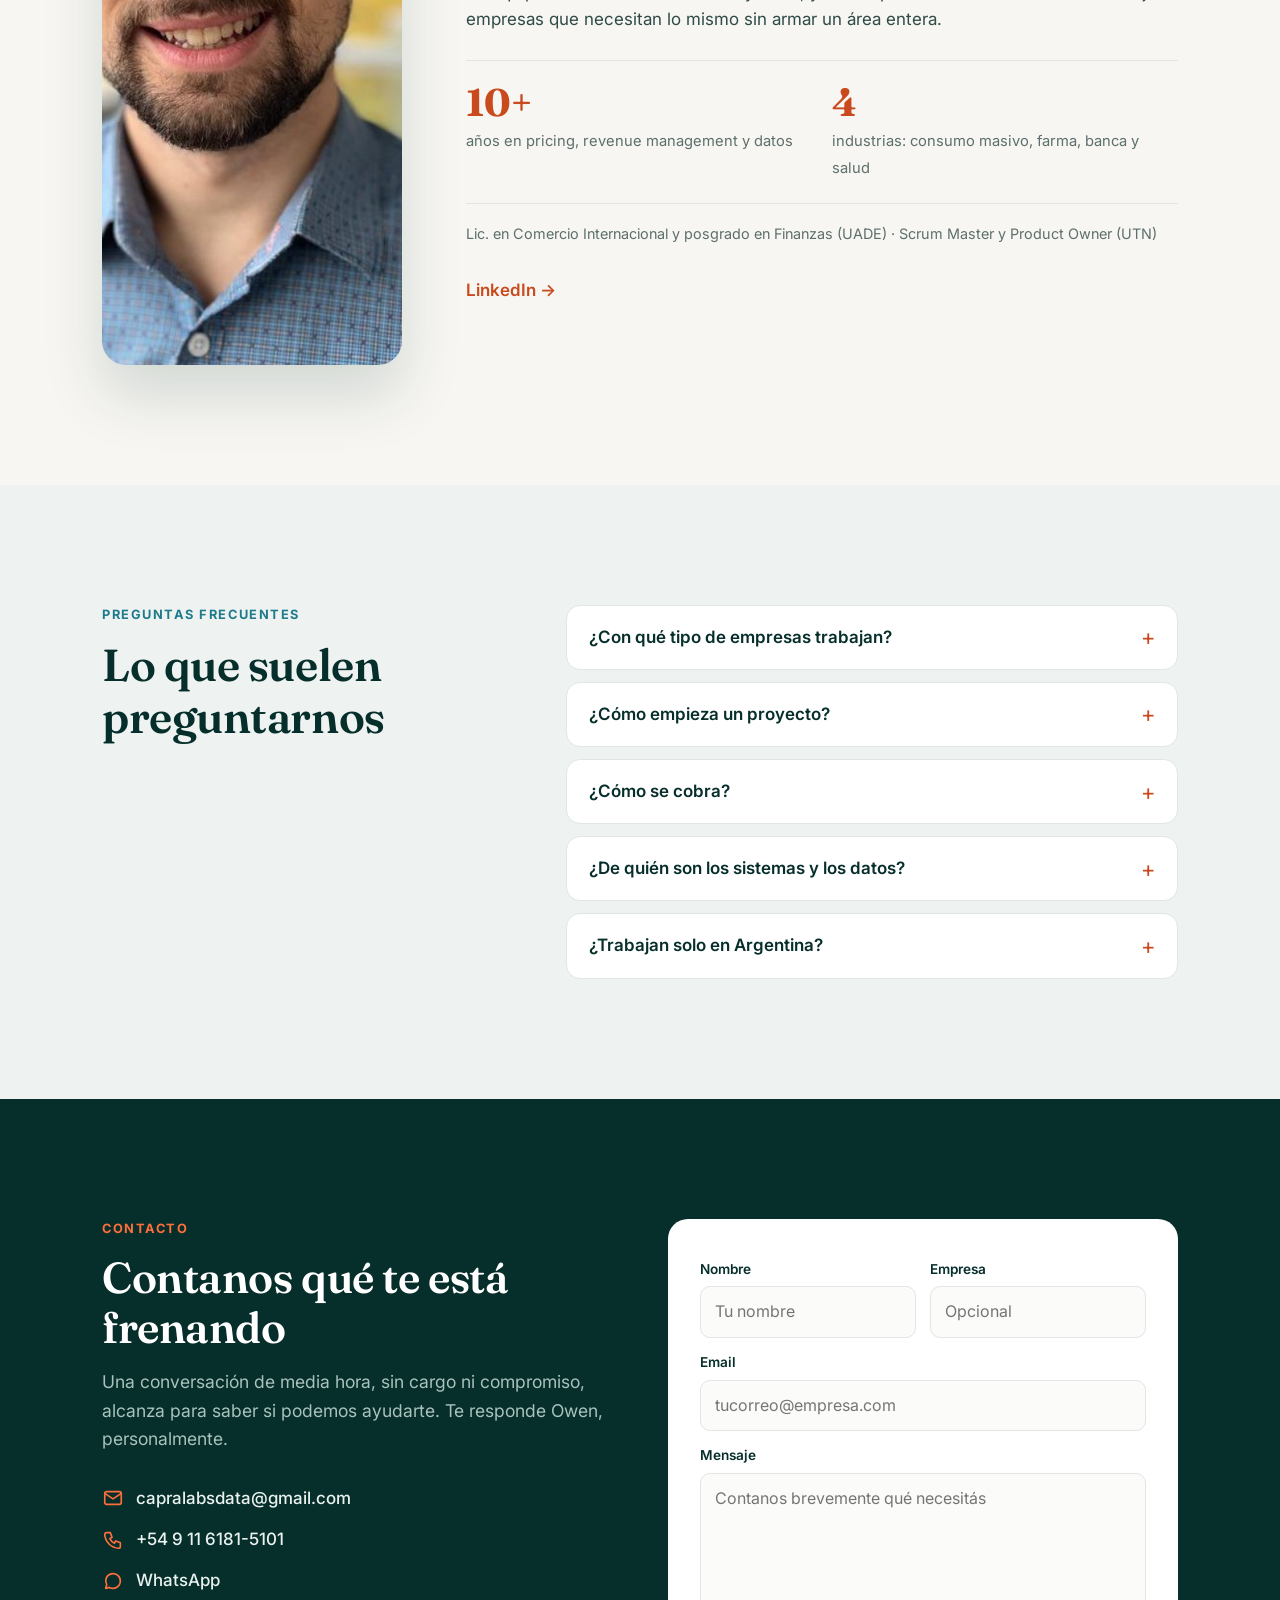
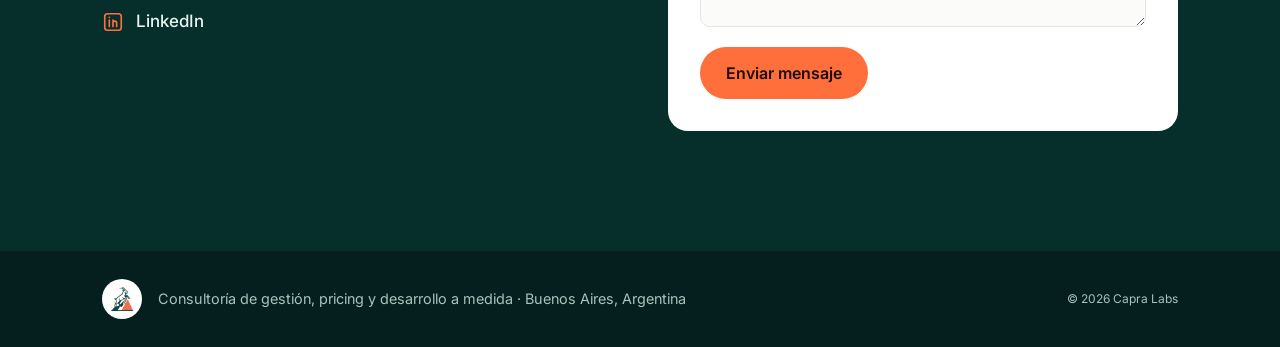
==== commit 18c6364e: "Hero: ilustración entera (alto proporcional al ancho) para que no se corte la cabra Co-Authored-By: " ====
--- a/index.html
+++ b/index.html
@@ -32,7 +32,7 @@
   <link rel="preconnect" href="https://fonts.googleapis.com" />
   <link rel="preconnect" href="https://fonts.gstatic.com" crossorigin />
   <link rel="stylesheet" href="https://fonts.googleapis.com/css2?family=Inter:wght@400;500;600;700&family=Fraunces:opsz,wght@9..144,500;9..144,600&display=swap" />
-  <link rel="stylesheet" href="css/style.css?v=5" />
+  <link rel="stylesheet" href="css/style.css?v=6" />
 
   <script type="application/ld+json">
   {
@@ -355,7 +355,7 @@
     </div>
   </footer>
 
-  <script src="js/translations.js?v=5"></script>
-  <script src="js/main.js?v=5"></script>
+  <script src="js/translations.js?v=6"></script>
+  <script src="js/main.js?v=6"></script>
 </body>
 </html>
--- a/css/style.css
+++ b/css/style.css
@@ -74,8 +74,8 @@
 .main{padding-top:var(--header)}
 
 /* ------------------------------------------------------------------- hero */
-.hero{position:relative;overflow:hidden;background:linear-gradient(180deg,#e7f2ef 0%,var(--bg) 70%);padding:clamp(48px,9vh,100px) 0 clamp(210px,36vh,360px)}
-.hero::after{content:"";position:absolute;left:0;right:0;bottom:0;height:clamp(170px,34vh,380px);background:url('../fondo.jpg') center bottom/cover no-repeat;background-image:image-set(url('../fondo.webp') type('image/webp'),url('../fondo.jpg') type('image/jpeg'));-webkit-mask-image:linear-gradient(180deg,transparent 0,#000 30%);mask-image:linear-gradient(180deg,transparent 0,#000 30%);opacity:.9;pointer-events:none}
+.hero{position:relative;overflow:hidden;background:linear-gradient(180deg,#e7f2ef 0%,var(--bg) 70%);padding:clamp(48px,9vh,100px) 0 clamp(170px,33vw,520px)}
+.hero::after{content:"";position:absolute;left:0;right:0;bottom:0;height:clamp(150px,36vw,560px);background:url('../fondo.jpg') center 40%/cover no-repeat;background-image:image-set(url('../fondo.webp') type('image/webp'),url('../fondo.jpg') type('image/jpeg'));-webkit-mask-image:linear-gradient(180deg,transparent 0,#000 30%);mask-image:linear-gradient(180deg,transparent 0,#000 30%);opacity:.9;pointer-events:none}
 .hero-inner{position:relative;z-index:1;max-width:880px;text-align:center;display:flex;flex-direction:column;align-items:center}
 .hero h1{font-size:clamp(2.3rem,5.6vw,4.1rem);font-weight:600;margin-bottom:22px}
 .hero h1 em{font-style:italic;color:var(--accent-ink)}
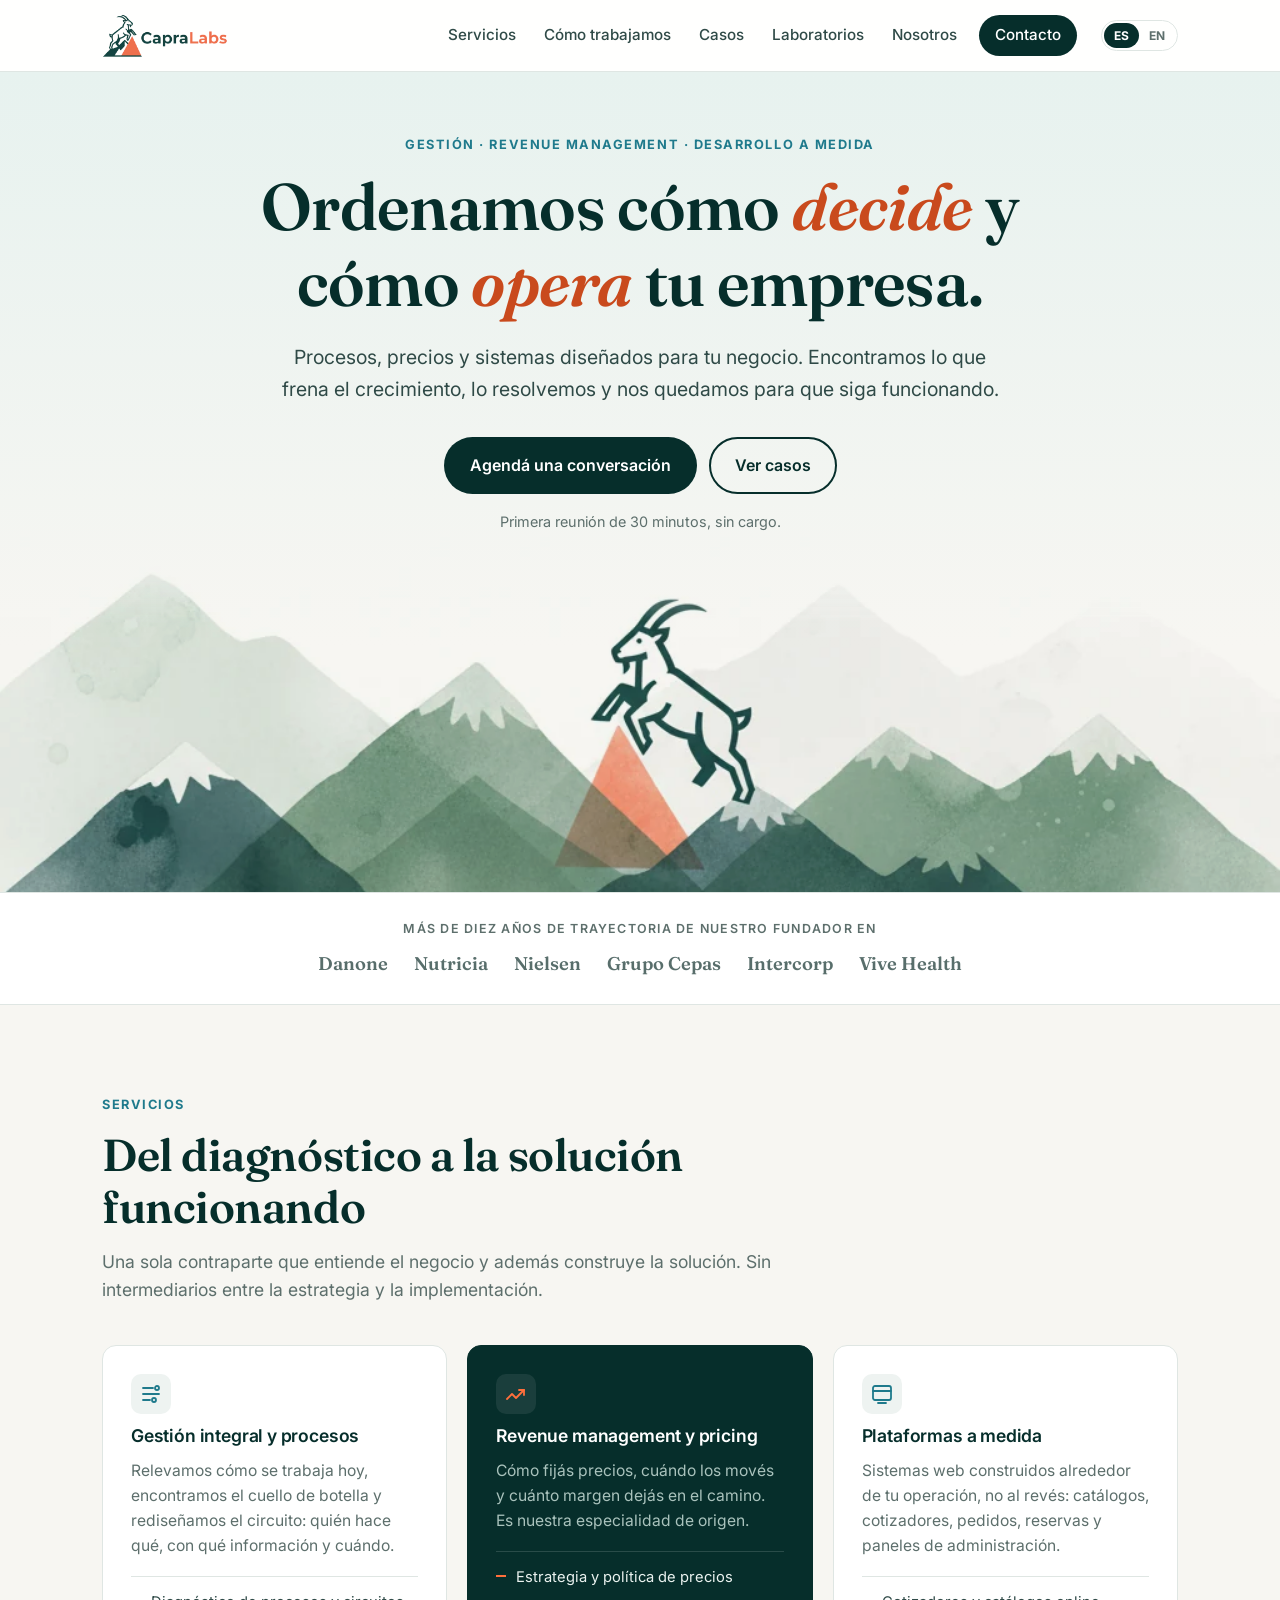
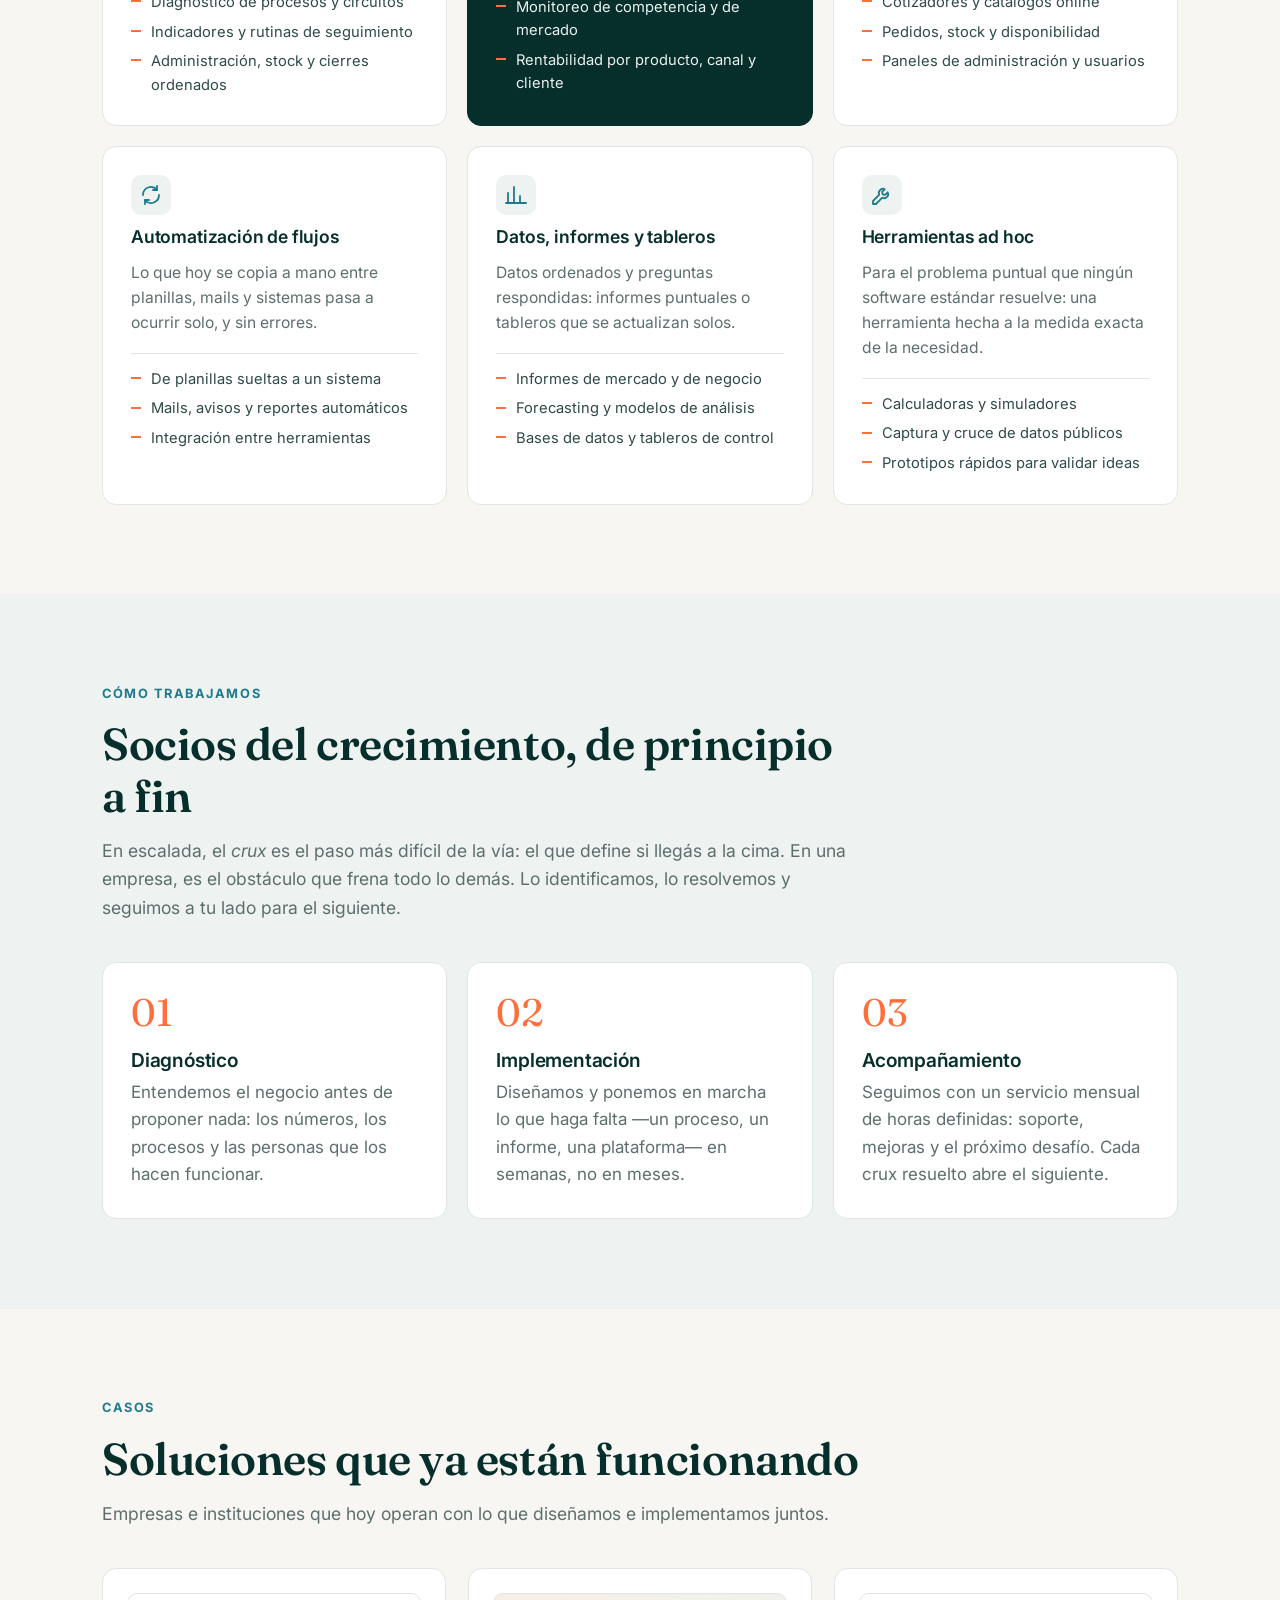
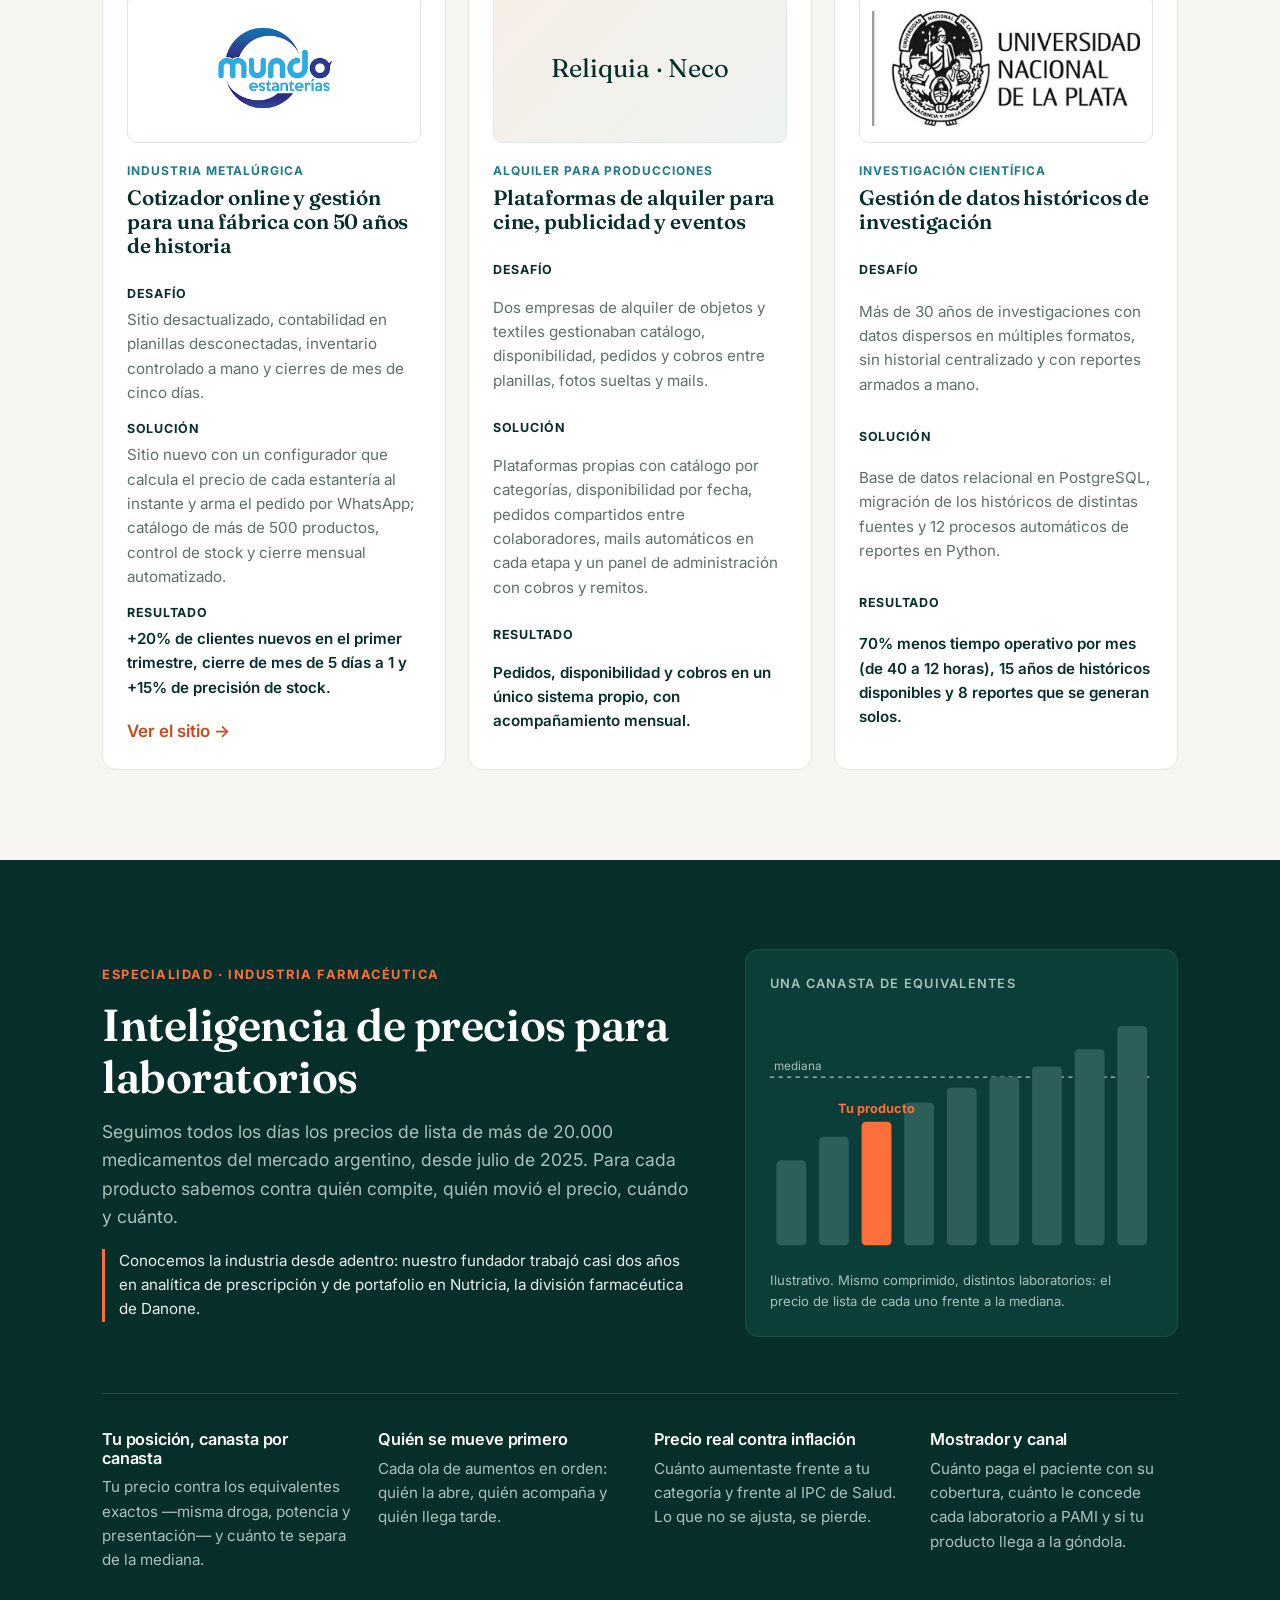
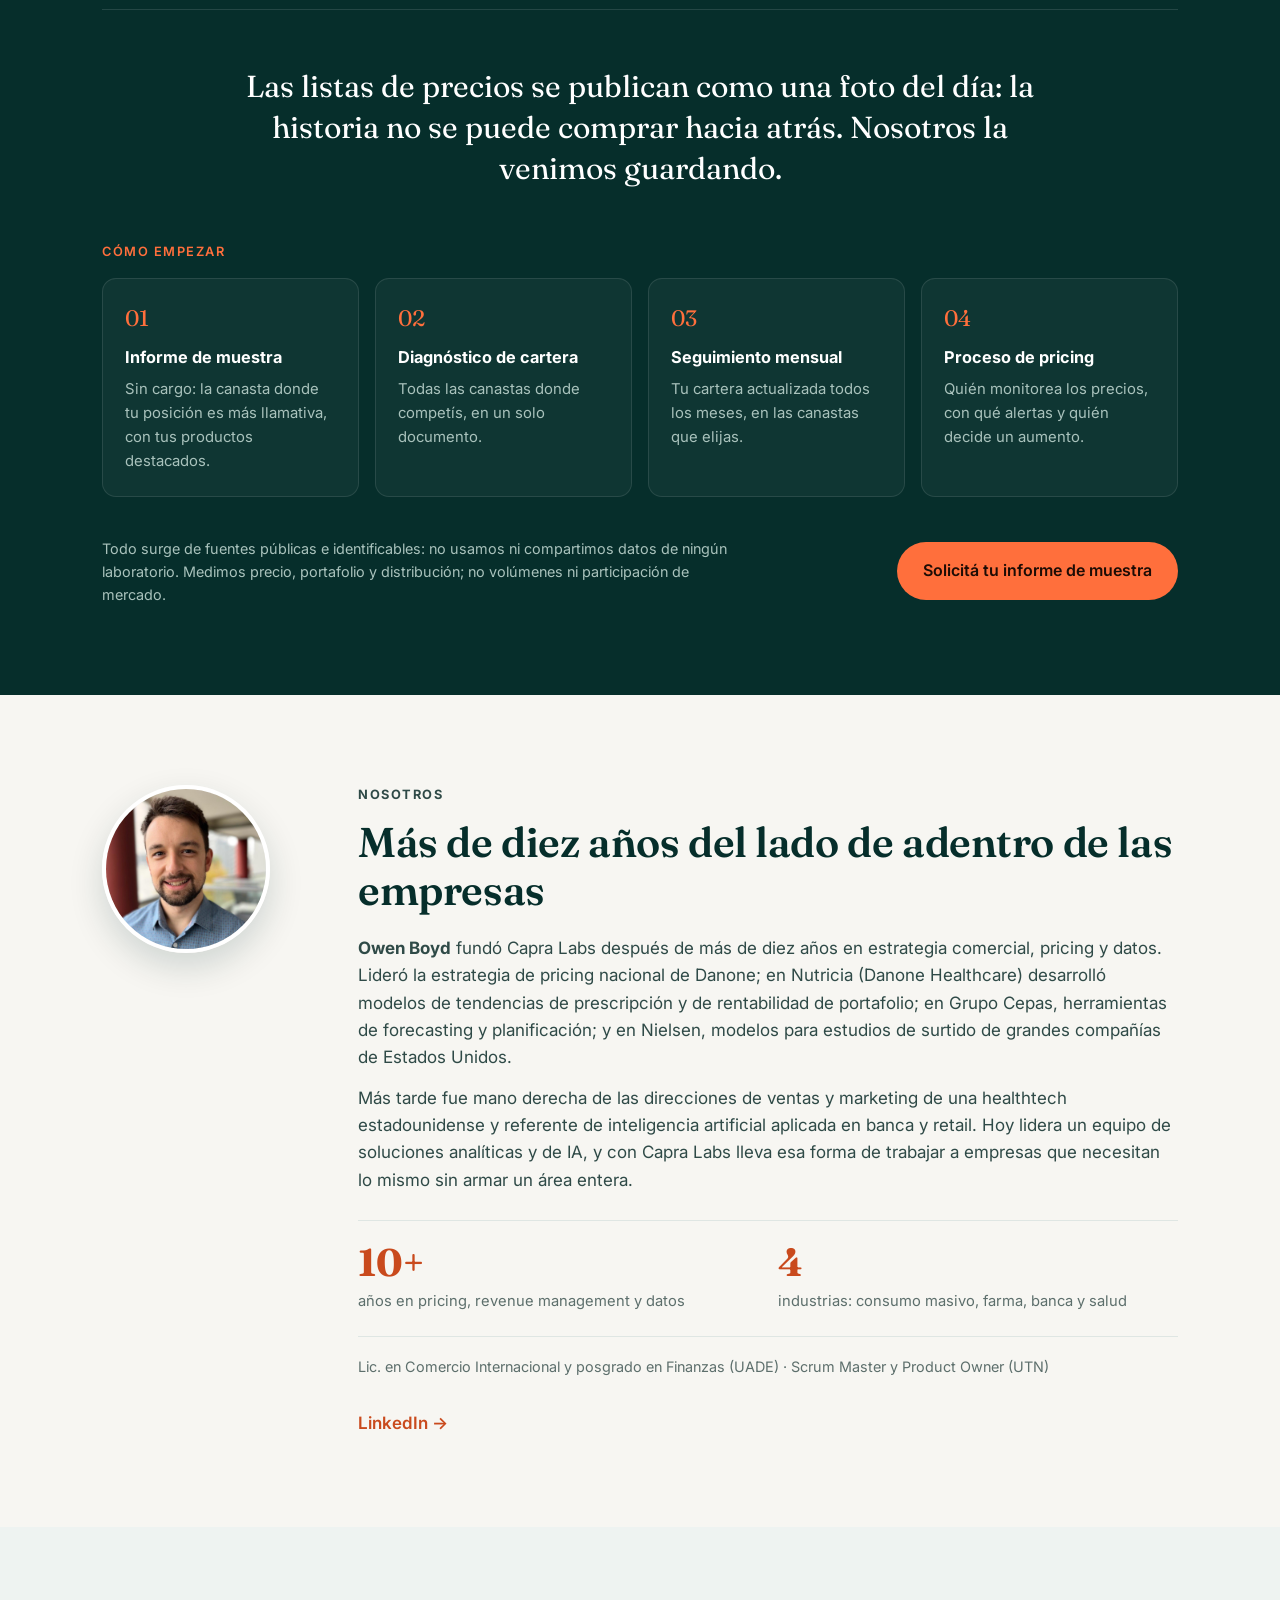
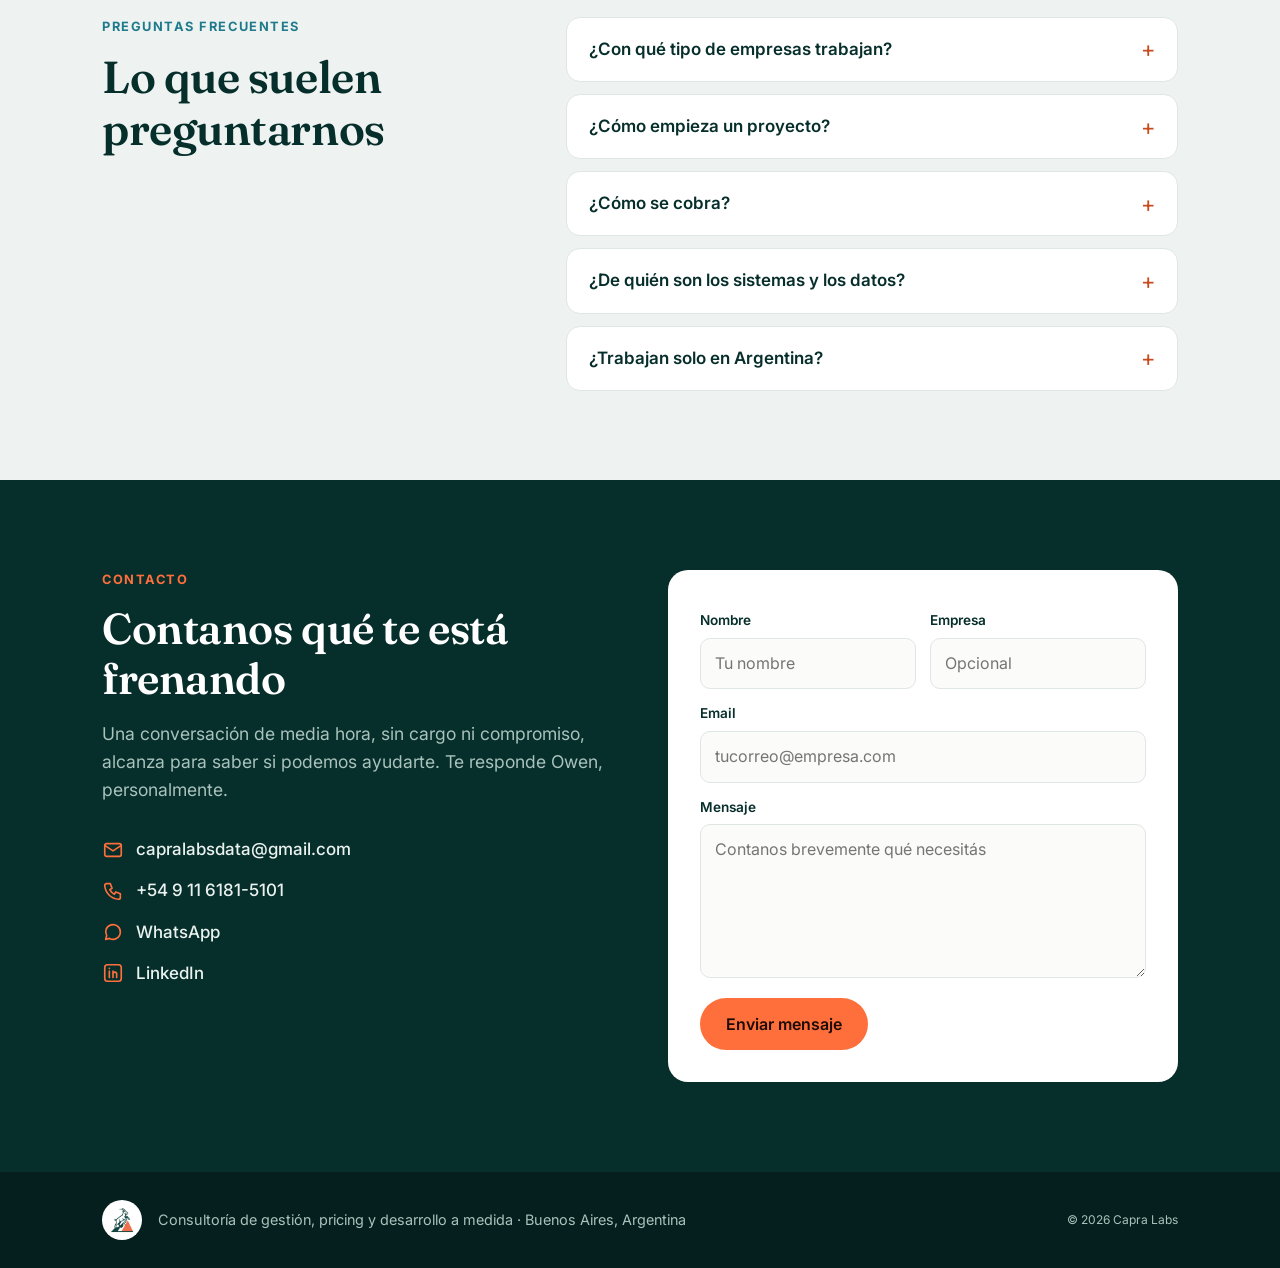
==== commit 15266bcf: "Logo transparente en alta resolución, foto como retrato circular chico, menos aire entre secciones C" ====
--- a/index.html
+++ b/index.html
@@ -32,7 +32,7 @@
   <link rel="preconnect" href="https://fonts.googleapis.com" />
   <link rel="preconnect" href="https://fonts.gstatic.com" crossorigin />
   <link rel="stylesheet" href="https://fonts.googleapis.com/css2?family=Inter:wght@400;500;600;700&family=Fraunces:opsz,wght@9..144,500;9..144,600&display=swap" />
-  <link rel="stylesheet" href="css/style.css?v=6" />
+  <link rel="stylesheet" href="css/style.css?v=8" />
 
   <script type="application/ld+json">
   {
@@ -60,7 +60,7 @@
   <header class="site-header">
     <div class="container header-row">
       <a href="#hero" class="brand" aria-label="Capra Labs">
-        <img src="capralabs_icon.png" alt="Capra Labs" width="280" height="89" />
+        <img src="capralabs_logo.png" alt="Capra Labs" width="430" height="150" />
       </a>
       <nav class="main-nav" aria-label="Navegación principal">
         <a href="#services" data-i18n="nav.services">Servicios</a>
@@ -355,7 +355,7 @@
     </div>
   </footer>
 
-  <script src="js/translations.js?v=6"></script>
-  <script src="js/main.js?v=6"></script>
+  <script src="js/translations.js?v=8"></script>
+  <script src="js/main.js?v=8"></script>
 </body>
 </html>
--- a/css/style.css
+++ b/css/style.css
@@ -57,7 +57,7 @@
 .site-header{position:fixed;inset:0 0 auto 0;height:var(--header);background:rgba(255,255,255,.92);backdrop-filter:saturate(1.4) blur(10px);-webkit-backdrop-filter:saturate(1.4) blur(10px);border-bottom:1px solid var(--line);z-index:9999}
 .header-row{height:100%;display:flex;align-items:center;gap:24px}
 .brand{display:flex;align-items:center;flex:none}
-.brand img{height:46px;width:auto}
+.brand img{height:44px;width:auto}
 .main-nav{display:flex;align-items:center;gap:4px;margin-left:auto}
 .main-nav a{padding:8px 12px;border-radius:8px;text-decoration:none;font-weight:500;font-size:.95rem;color:var(--ink-2)}
 .main-nav a:hover{background:var(--alt);color:var(--ink)}
@@ -74,8 +74,8 @@
 .main{padding-top:var(--header)}
 
 /* ------------------------------------------------------------------- hero */
-.hero{position:relative;overflow:hidden;background:linear-gradient(180deg,#e7f2ef 0%,var(--bg) 70%);padding:clamp(48px,9vh,100px) 0 clamp(170px,33vw,520px)}
-.hero::after{content:"";position:absolute;left:0;right:0;bottom:0;height:clamp(150px,36vw,560px);background:url('../fondo.jpg') center 40%/cover no-repeat;background-image:image-set(url('../fondo.webp') type('image/webp'),url('../fondo.jpg') type('image/jpeg'));-webkit-mask-image:linear-gradient(180deg,transparent 0,#000 30%);mask-image:linear-gradient(180deg,transparent 0,#000 30%);opacity:.9;pointer-events:none}
+.hero{position:relative;overflow:hidden;background:linear-gradient(180deg,#e7f2ef 0%,var(--bg) 70%);padding:clamp(44px,7vh,88px) 0 clamp(160px,28vw,430px)}
+.hero::after{content:"";position:absolute;left:0;right:0;bottom:0;height:clamp(150px,30vw,460px);background:url('../fondo.jpg') center 40%/cover no-repeat;background-image:image-set(url('../fondo.webp') type('image/webp'),url('../fondo.jpg') type('image/jpeg'));-webkit-mask-image:linear-gradient(180deg,transparent 0,#000 30%);mask-image:linear-gradient(180deg,transparent 0,#000 30%);opacity:.95;mix-blend-mode:multiply;pointer-events:none}
 .hero-inner{position:relative;z-index:1;max-width:880px;text-align:center;display:flex;flex-direction:column;align-items:center}
 .hero h1{font-size:clamp(2.3rem,5.6vw,4.1rem);font-weight:600;margin-bottom:22px}
 .hero h1 em{font-style:italic;color:var(--accent-ink)}
@@ -88,12 +88,12 @@
 .trust-list li{font-family:var(--serif);font-size:1.15rem;font-weight:600;color:var(--ink-2);opacity:.8}
 
 /* -------------------------------------------------------------- secciones */
-.section{padding:clamp(72px,11vw,120px) 0}
+.section{padding:clamp(56px,7vw,96px) 0}
 .section--alt{background:var(--alt)}
 .section--dark{background:var(--dark);color:var(--on-dark)}
 .section--dark h2,.section--dark h3{color:#fff}
 .section--dark .eyebrow{color:var(--accent)}
-.section-head{max-width:760px;margin-bottom:48px}
+.section-head{max-width:760px;margin-bottom:40px}
 .section-head h2{font-size:clamp(1.9rem,3.6vw,2.8rem);margin-bottom:16px}
 .section-lead{font-size:1.1rem;color:var(--muted)}
 .section--dark .section-lead{color:var(--on-dark-muted)}
@@ -162,8 +162,8 @@
 .case-link:hover{text-decoration:underline}
 
 /* --------------------------------------------------------------- quién está */
-.about-grid{display:grid;grid-template-columns:300px 1fr;gap:64px;align-items:center}
-.about-media img{width:100%;max-width:300px;aspect-ratio:1;object-fit:cover;border-radius:24px;box-shadow:0 30px 60px rgba(6,46,43,.15)}
+.about-grid{display:grid;grid-template-columns:200px 1fr;gap:56px;align-items:start}
+.about-media img{width:168px;height:168px;object-fit:cover;object-position:50% 30%;border-radius:50%;border:4px solid #fff;box-shadow:0 14px 34px rgba(6,46,43,.16)}
 .about-copy h2{font-size:clamp(1.9rem,3.4vw,2.6rem);margin-bottom:20px}
 .about-copy p{color:var(--ink-2);margin-bottom:14px}
 .facts{list-style:none;margin:26px 0 18px;padding:22px 0;border-top:1px solid var(--line);border-bottom:1px solid var(--line);display:grid;grid-template-columns:1fr 1fr;gap:20px}
@@ -209,8 +209,8 @@
   .pharma-top{grid-template-columns:1fr;gap:36px}
   .pharma-points,.offer{grid-template-columns:repeat(2,1fr)}
   .steps{grid-template-columns:1fr}
-  .about-grid{grid-template-columns:1fr;gap:36px}
-  .about-media{max-width:240px}
+  .about-grid{grid-template-columns:1fr;gap:20px}
+  .about-media img{width:120px;height:120px}
   .contact-grid{grid-template-columns:1fr;gap:36px}
 }
 @media (max-width:900px){
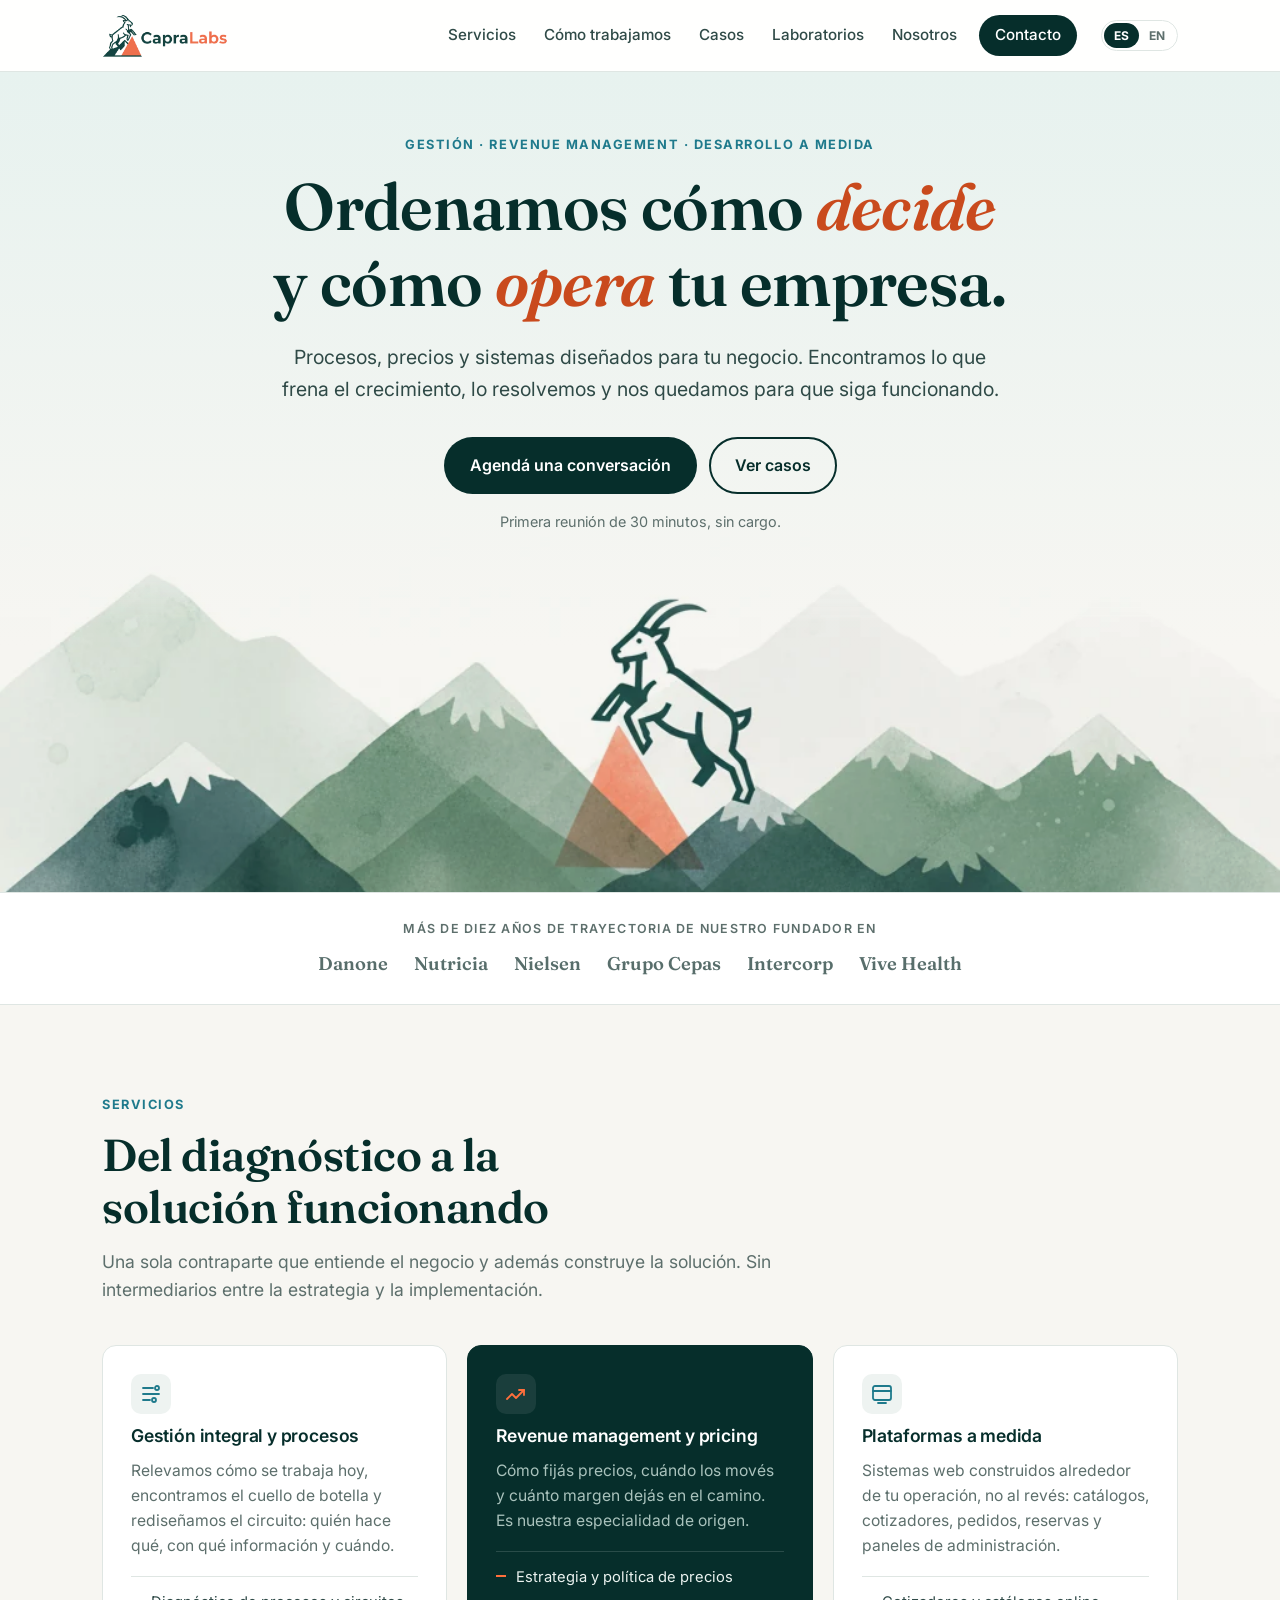
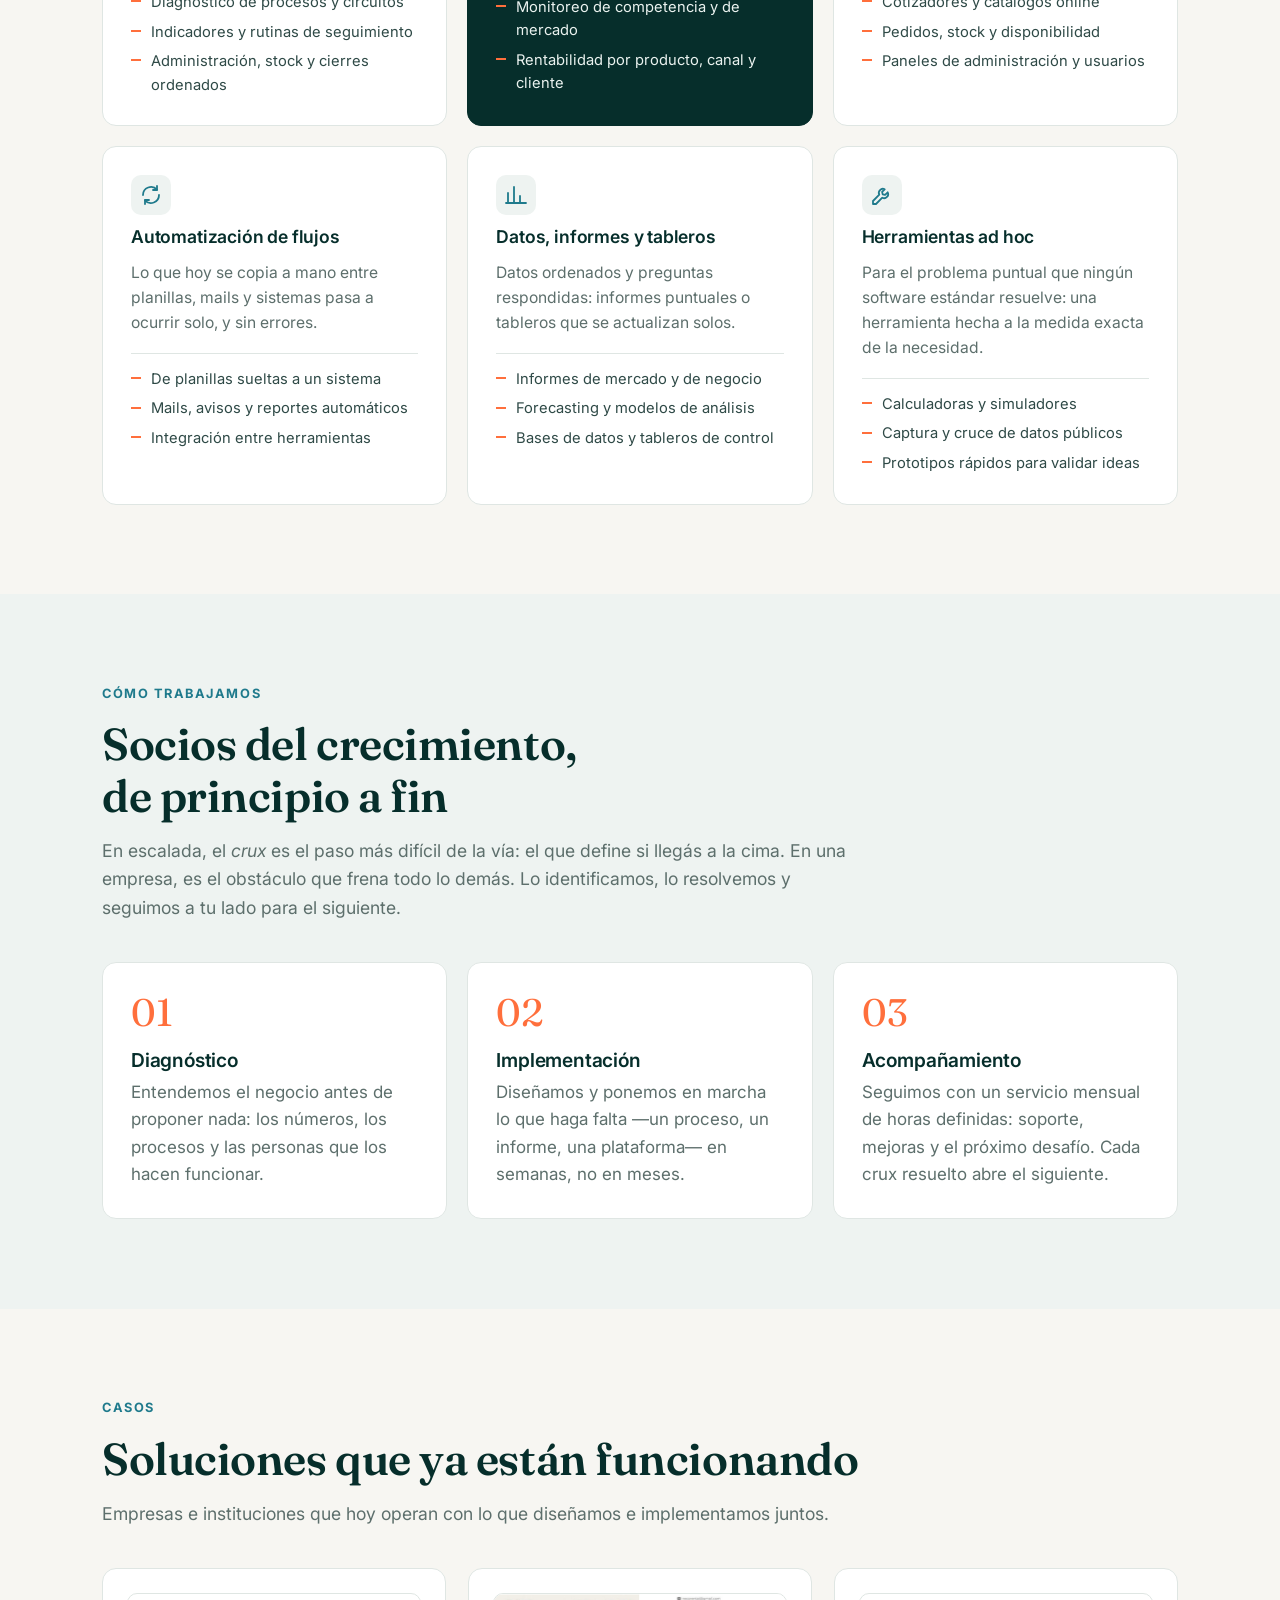
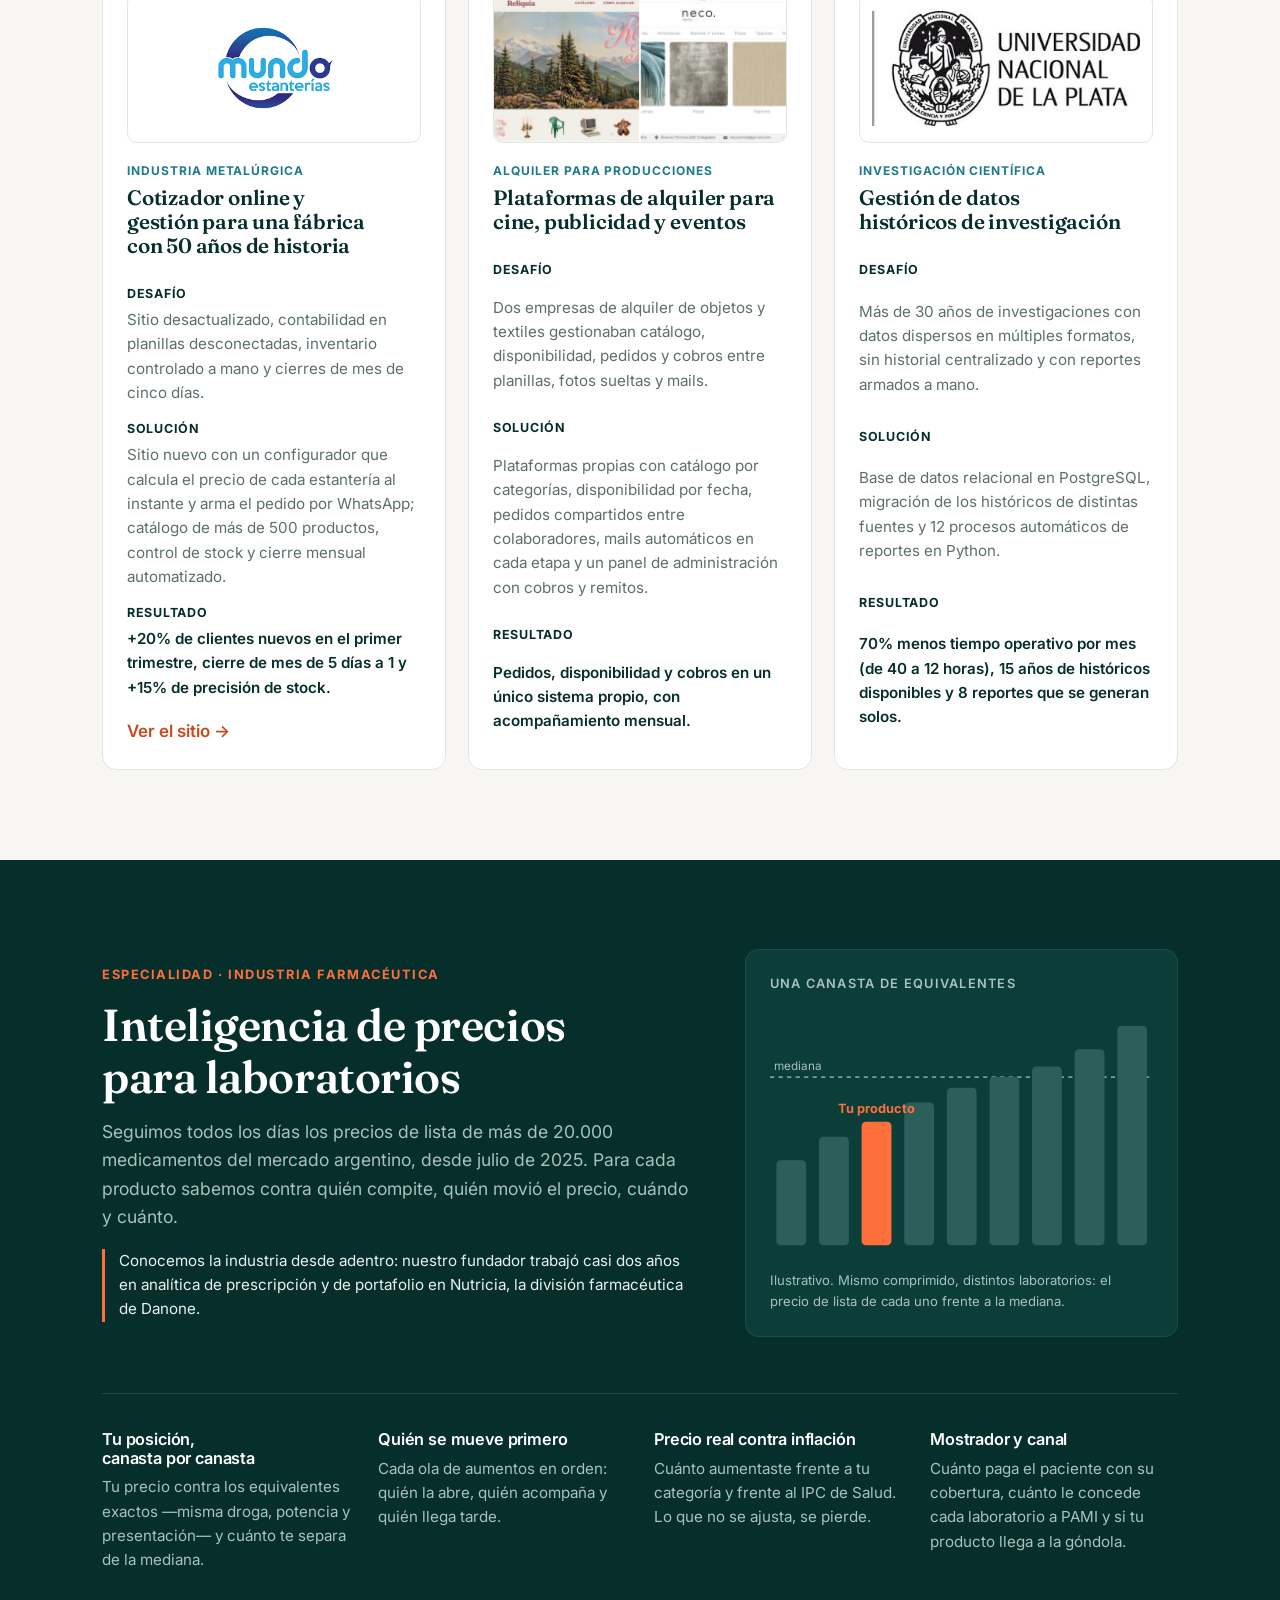
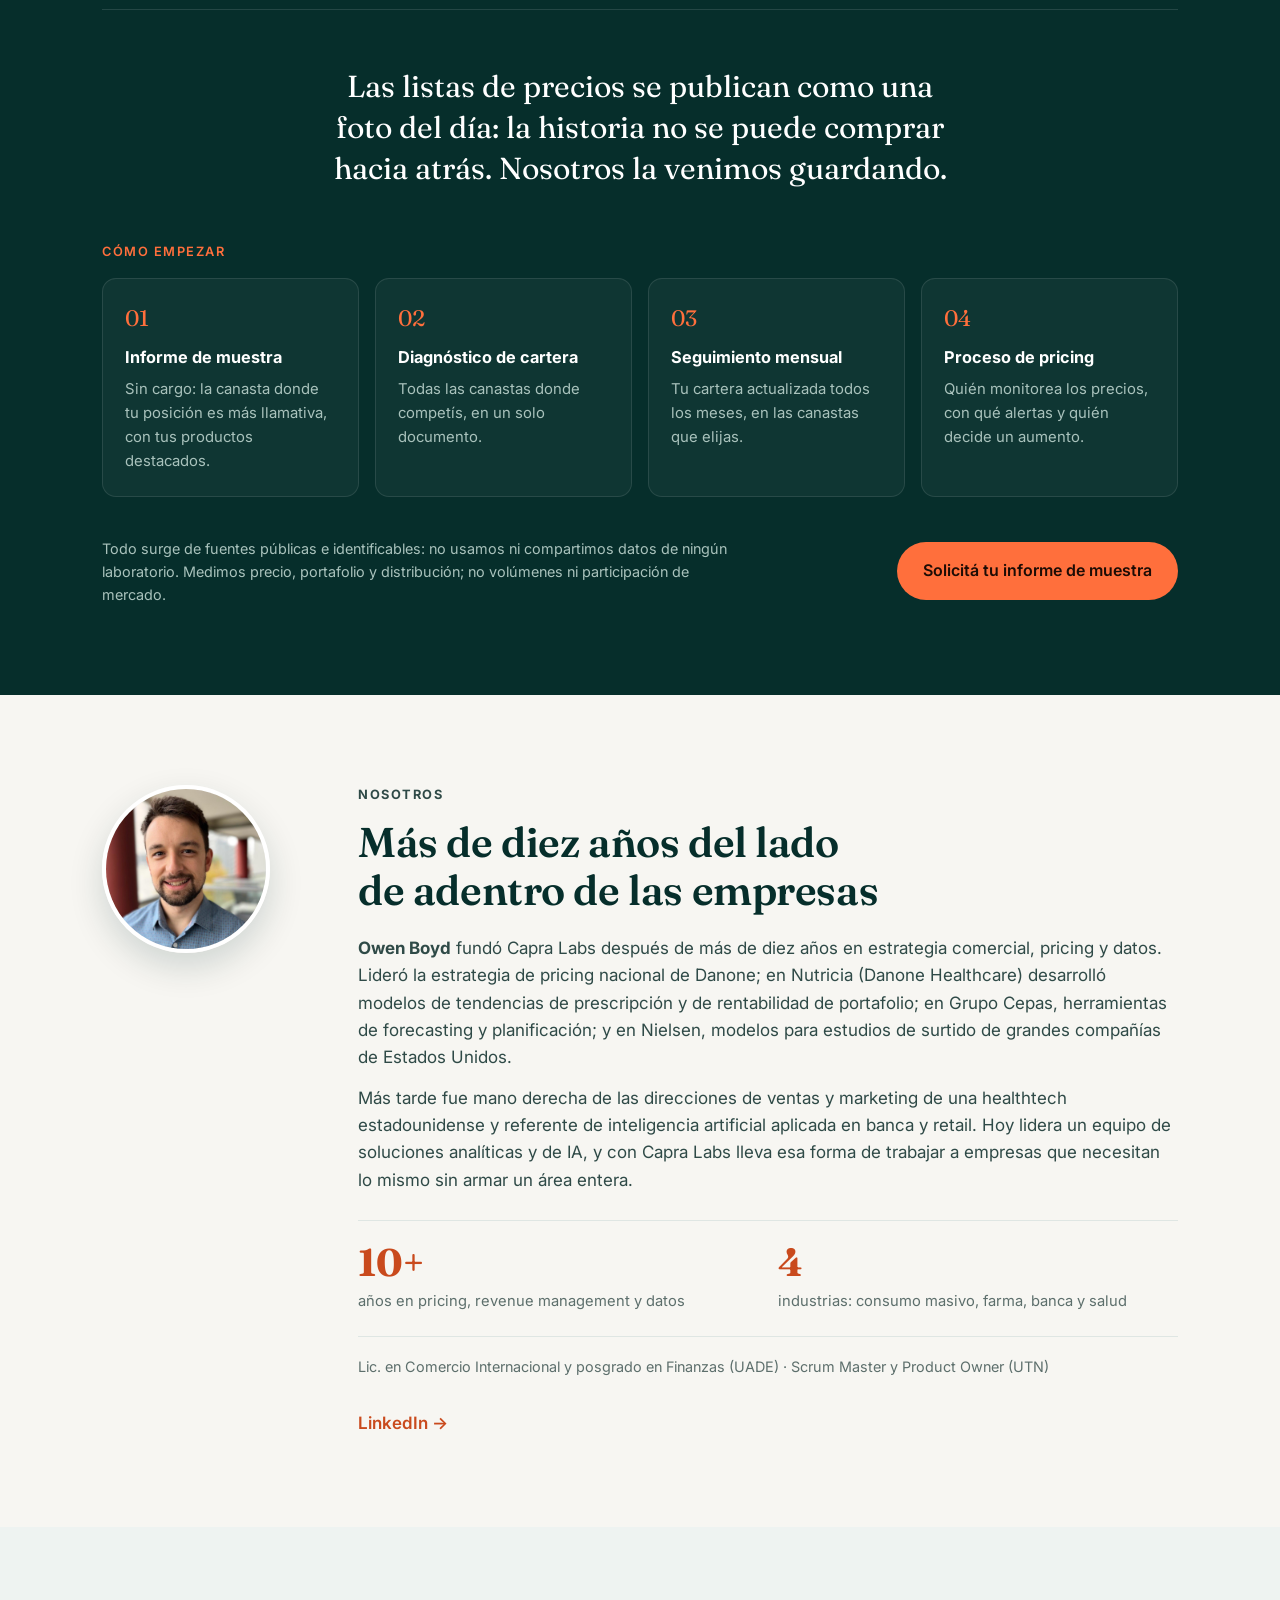
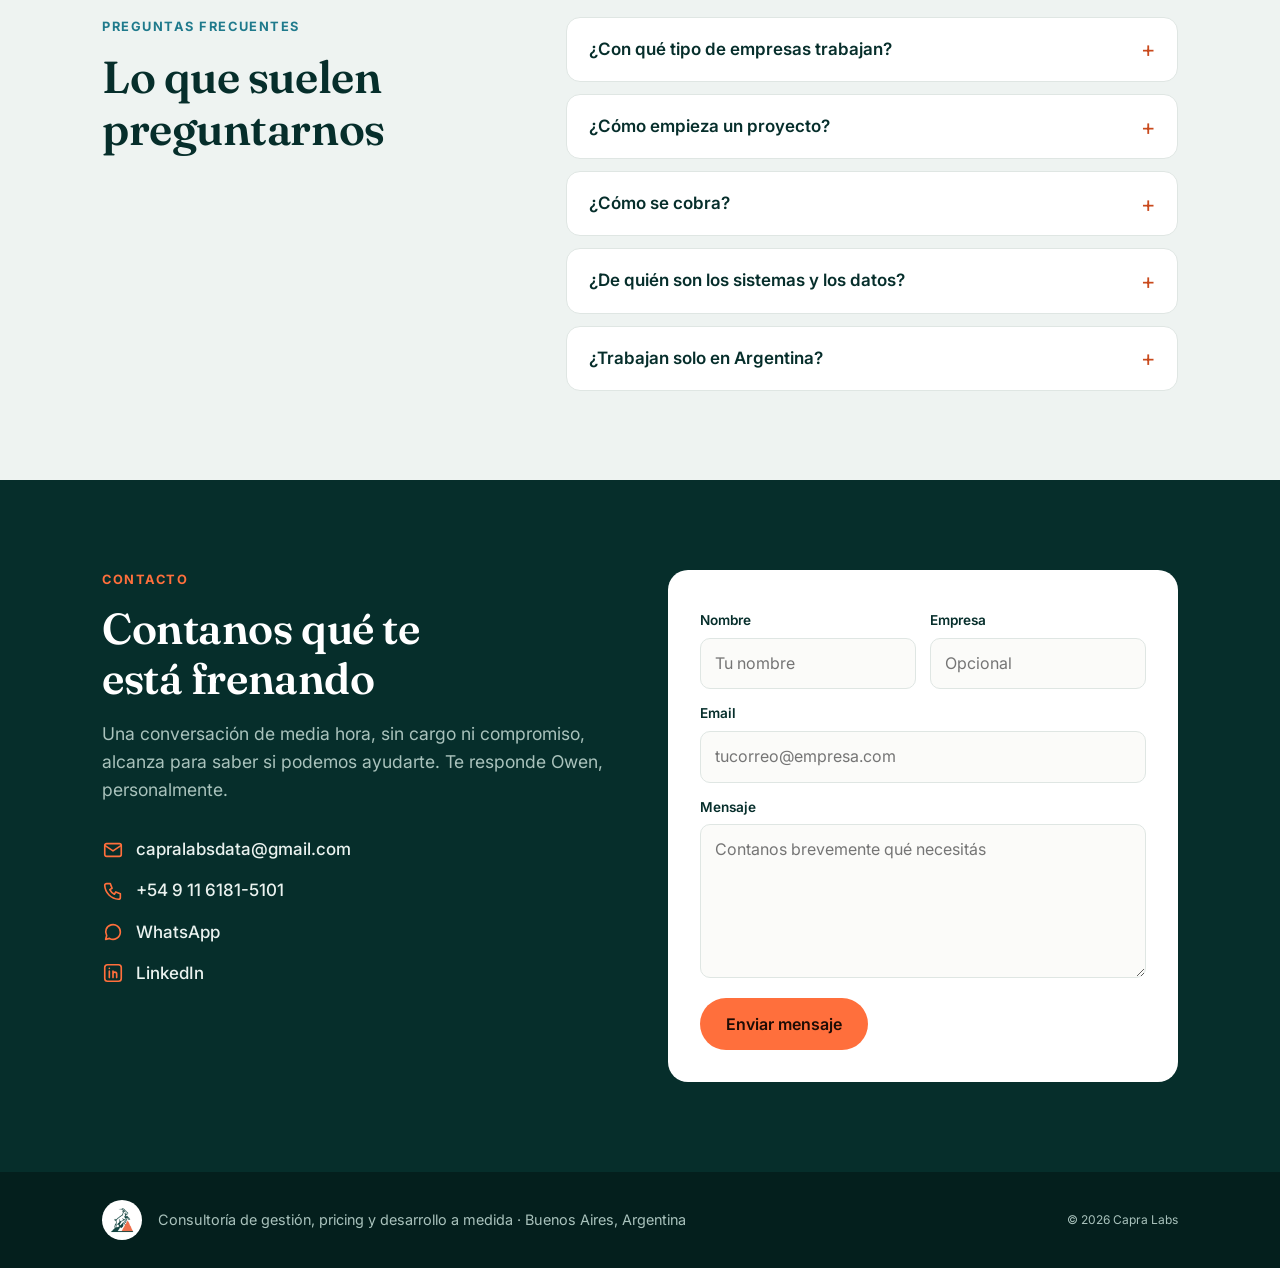
==== commit 8c3951a6: "Caso de alquiler con capturas reales, títulos balanceados Co-Authored-By: Claude Opus 5.5 <noreply@a" ====
--- a/index.html
+++ b/index.html
@@ -32,7 +32,7 @@
   <link rel="preconnect" href="https://fonts.googleapis.com" />
   <link rel="preconnect" href="https://fonts.gstatic.com" crossorigin />
   <link rel="stylesheet" href="https://fonts.googleapis.com/css2?family=Inter:wght@400;500;600;700&family=Fraunces:opsz,wght@9..144,500;9..144,600&display=swap" />
-  <link rel="stylesheet" href="css/style.css?v=8" />
+  <link rel="stylesheet" href="css/style.css?v=9" />
 
   <script type="application/ld+json">
   {
@@ -192,7 +192,7 @@
             <a class="case-link" href="https://www.mundo-estanterias.com/" target="_blank" rel="noopener"><span data-i18n="cases.visit">Ver el sitio</span> →</a>
           </article>
           <article class="case">
-            <div class="case-media case-media--text" aria-hidden="true">Reliquia · Neco</div>
+            <img class="case-media case-media--shot" src="casos_rental.jpg" alt="Plataformas de Reliquia Rental y Neco Rental" width="900" height="450" loading="lazy" decoding="async" />
             <p class="case-tag" data-i18n="cases.c2.tag">Alquiler para producciones</p>
             <h3 data-i18n="cases.c2.title">Plataformas de alquiler para cine, publicidad y eventos</h3>
             <dl>
@@ -355,7 +355,7 @@
     </div>
   </footer>
 
-  <script src="js/translations.js?v=8"></script>
-  <script src="js/main.js?v=8"></script>
+  <script src="js/translations.js?v=9"></script>
+  <script src="js/main.js?v=9"></script>
 </body>
 </html>
--- a/css/style.css
+++ b/css/style.css
@@ -31,6 +31,7 @@
 a{color:inherit}
 h1,h2,h3{margin:0;line-height:1.15;letter-spacing:-0.01em}
 h1,h2{font-family:var(--serif);font-weight:600}
+h1,h2,h3,.pharma-quote{text-wrap:balance}
 h3{font-size:1.1rem;font-weight:600}
 p{margin:0}
 .container{max-width:var(--container);margin:0 auto;padding:0 clamp(16px,4vw,32px)}
@@ -151,6 +152,7 @@
 .cases-grid{display:grid;grid-template-columns:repeat(3,1fr);gap:22px}
 .case{background:var(--surface);border-radius:var(--radius);padding:24px;border:1px solid var(--line);display:flex;flex-direction:column}
 .case-media{width:100%;height:150px;object-fit:contain;background:#fff;border-radius:10px;border:1px solid var(--line);margin-bottom:18px;padding:12px}
+.case-media--shot{object-fit:cover;object-position:center top;padding:0}
 .case-media--text{display:flex;align-items:center;justify-content:center;font-family:var(--serif);font-size:1.6rem;color:var(--ink);background:linear-gradient(135deg,#f6efe6,#eef3f1)}
 .case-tag{font-size:.75rem;font-weight:700;letter-spacing:.08em;text-transform:uppercase;color:var(--teal);margin-bottom:6px}
 .case h3{font-family:var(--serif);font-size:1.3rem;margin-bottom:16px}
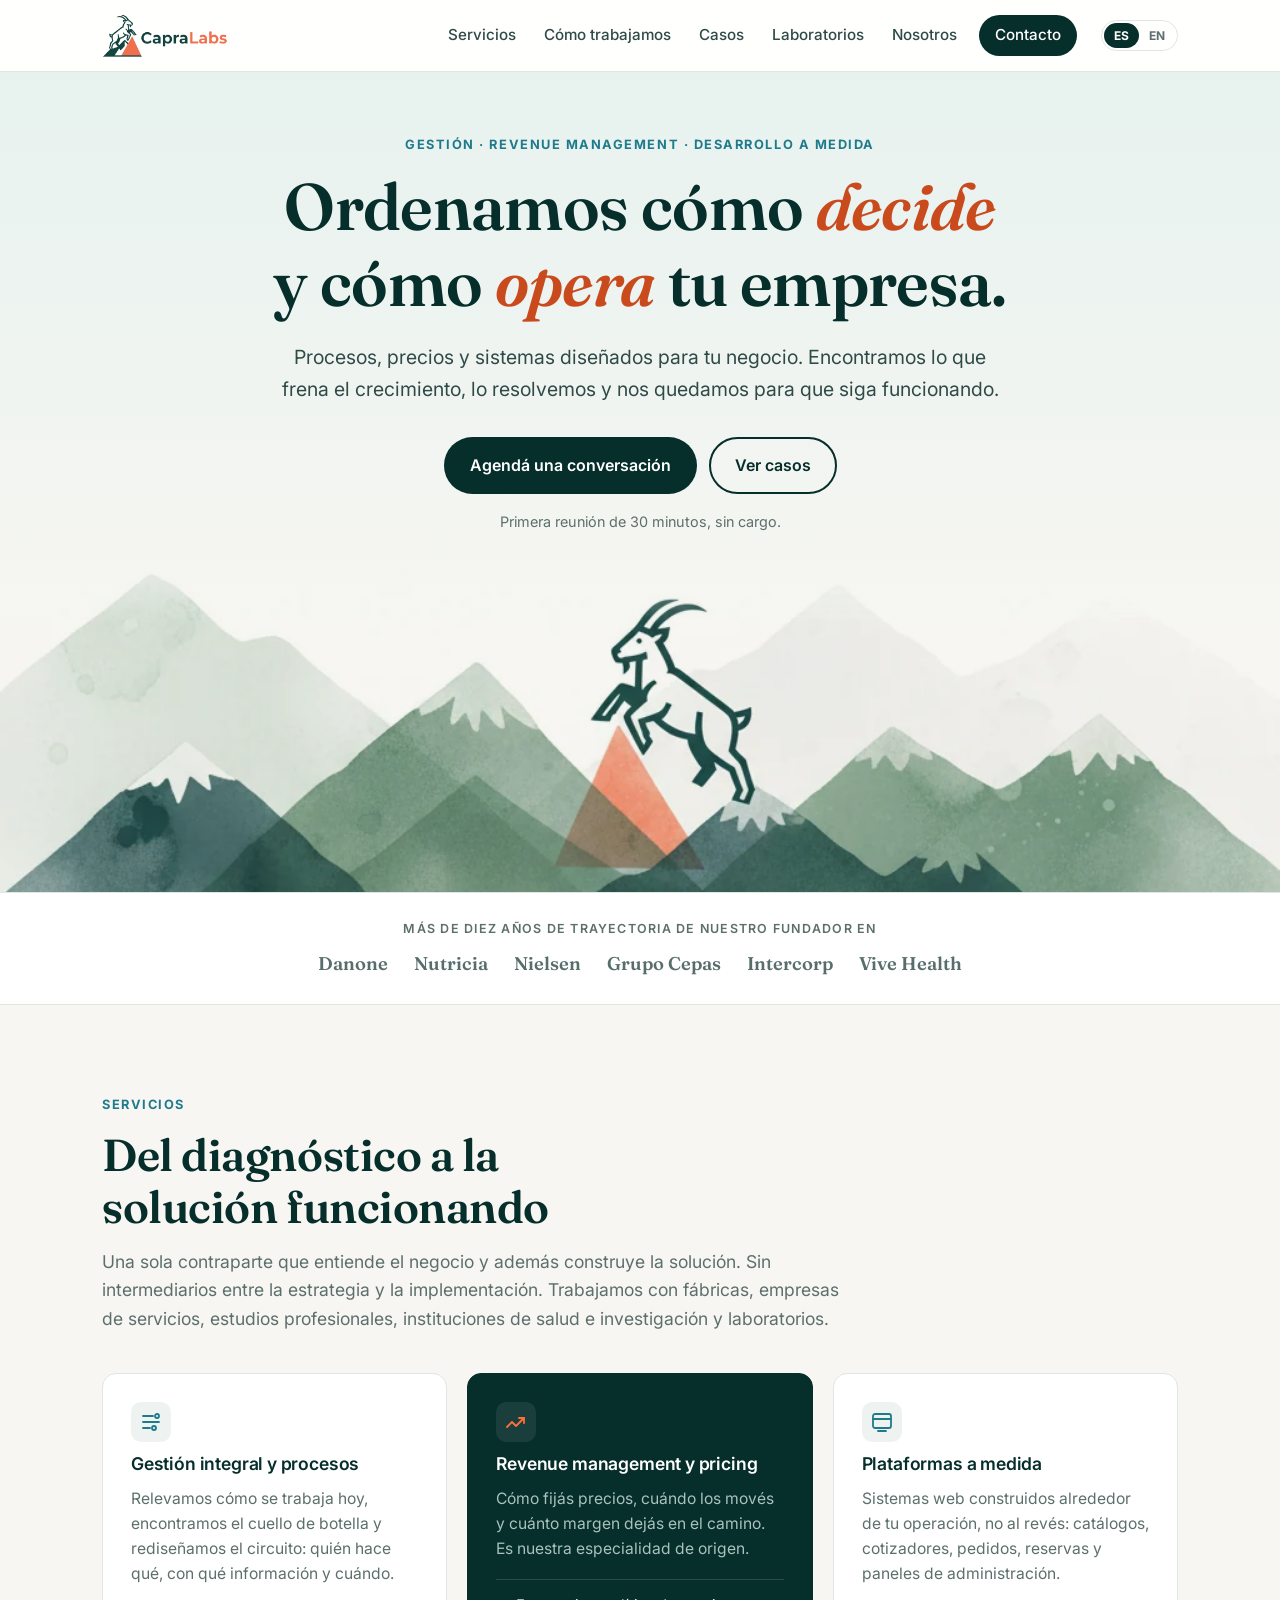
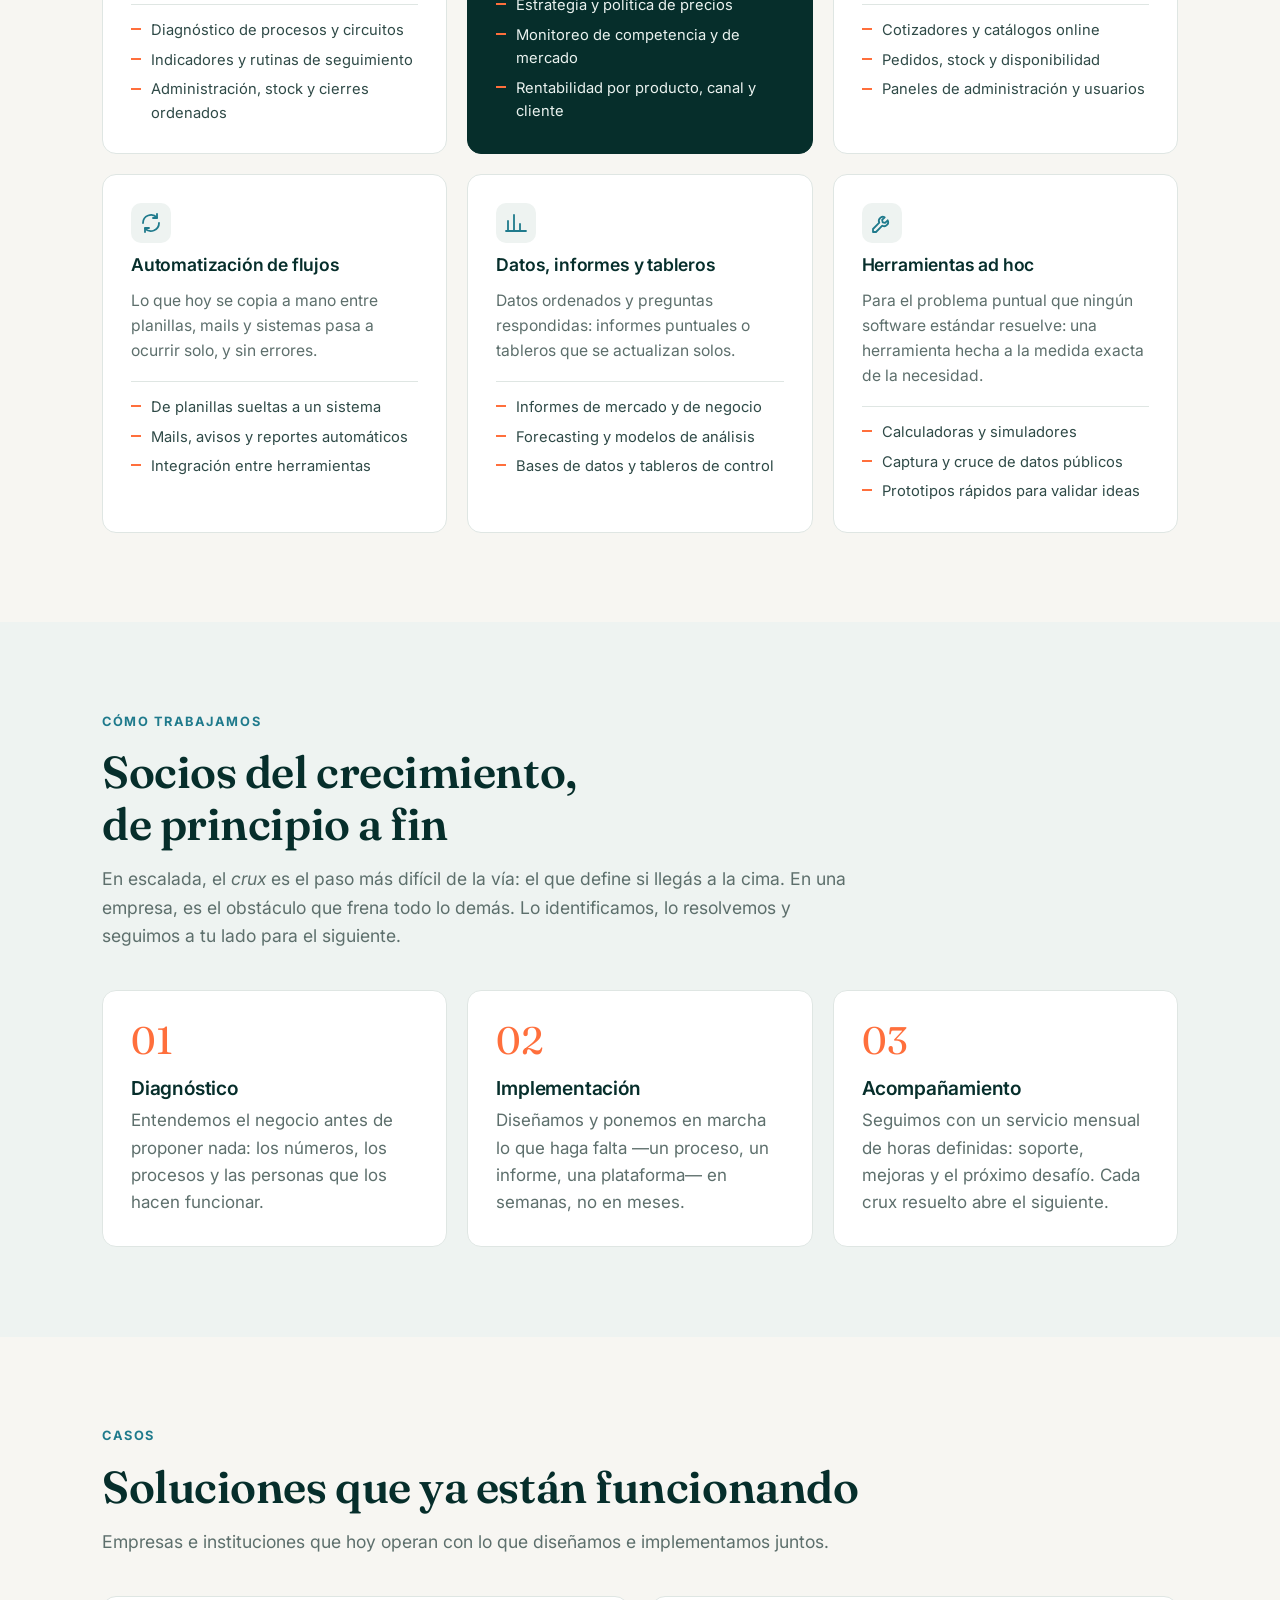
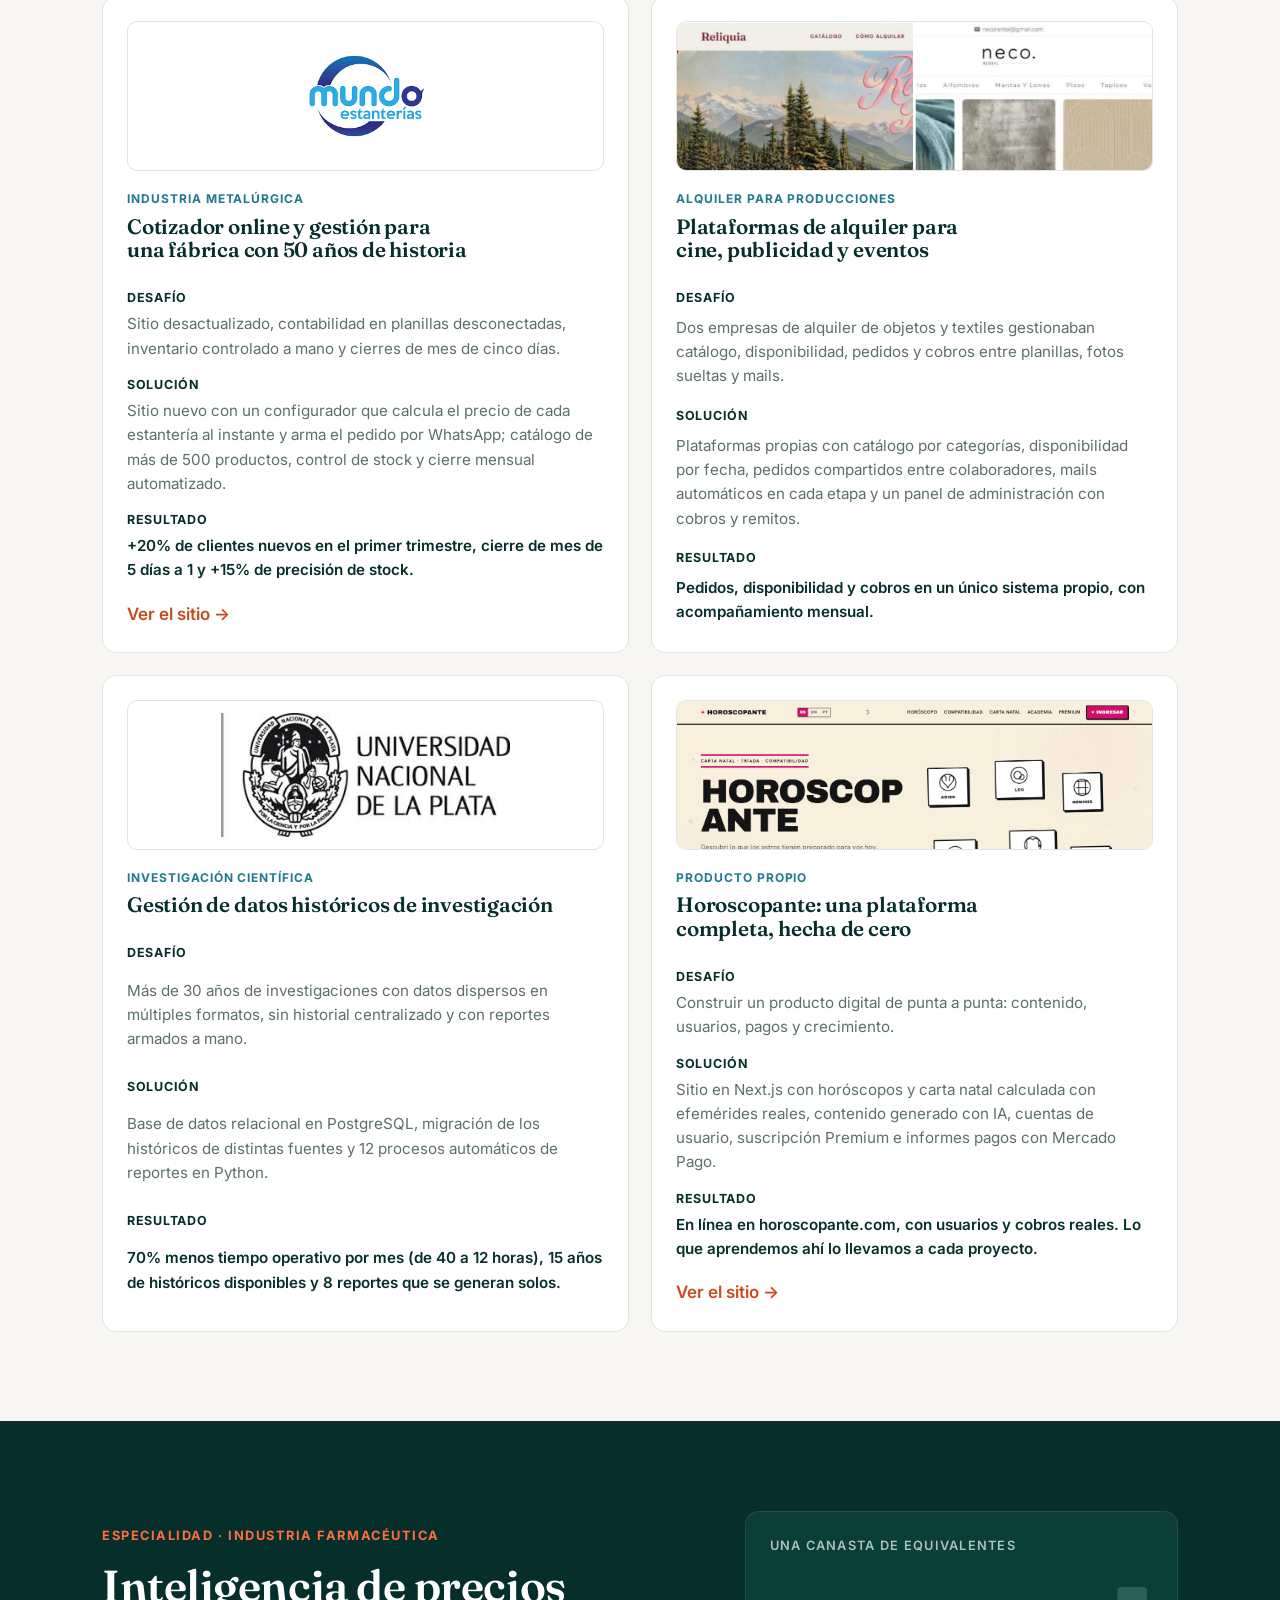
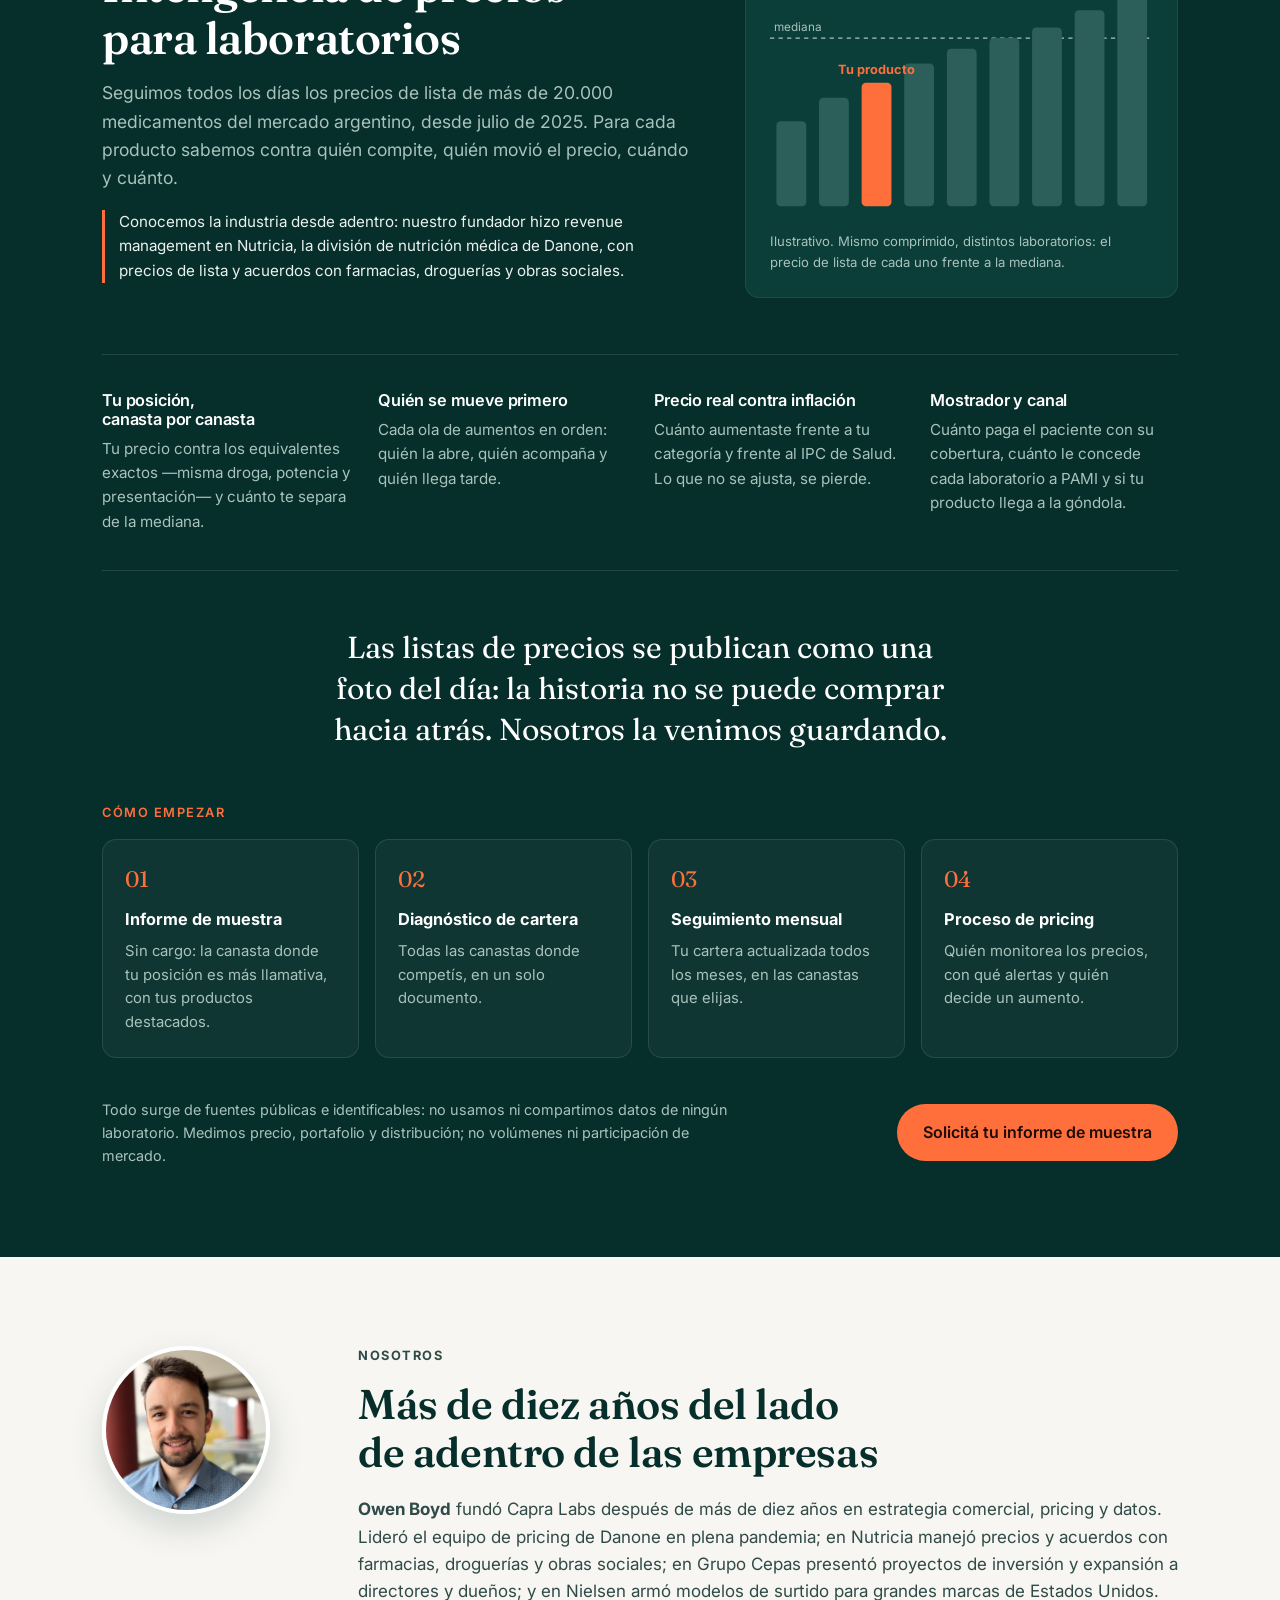
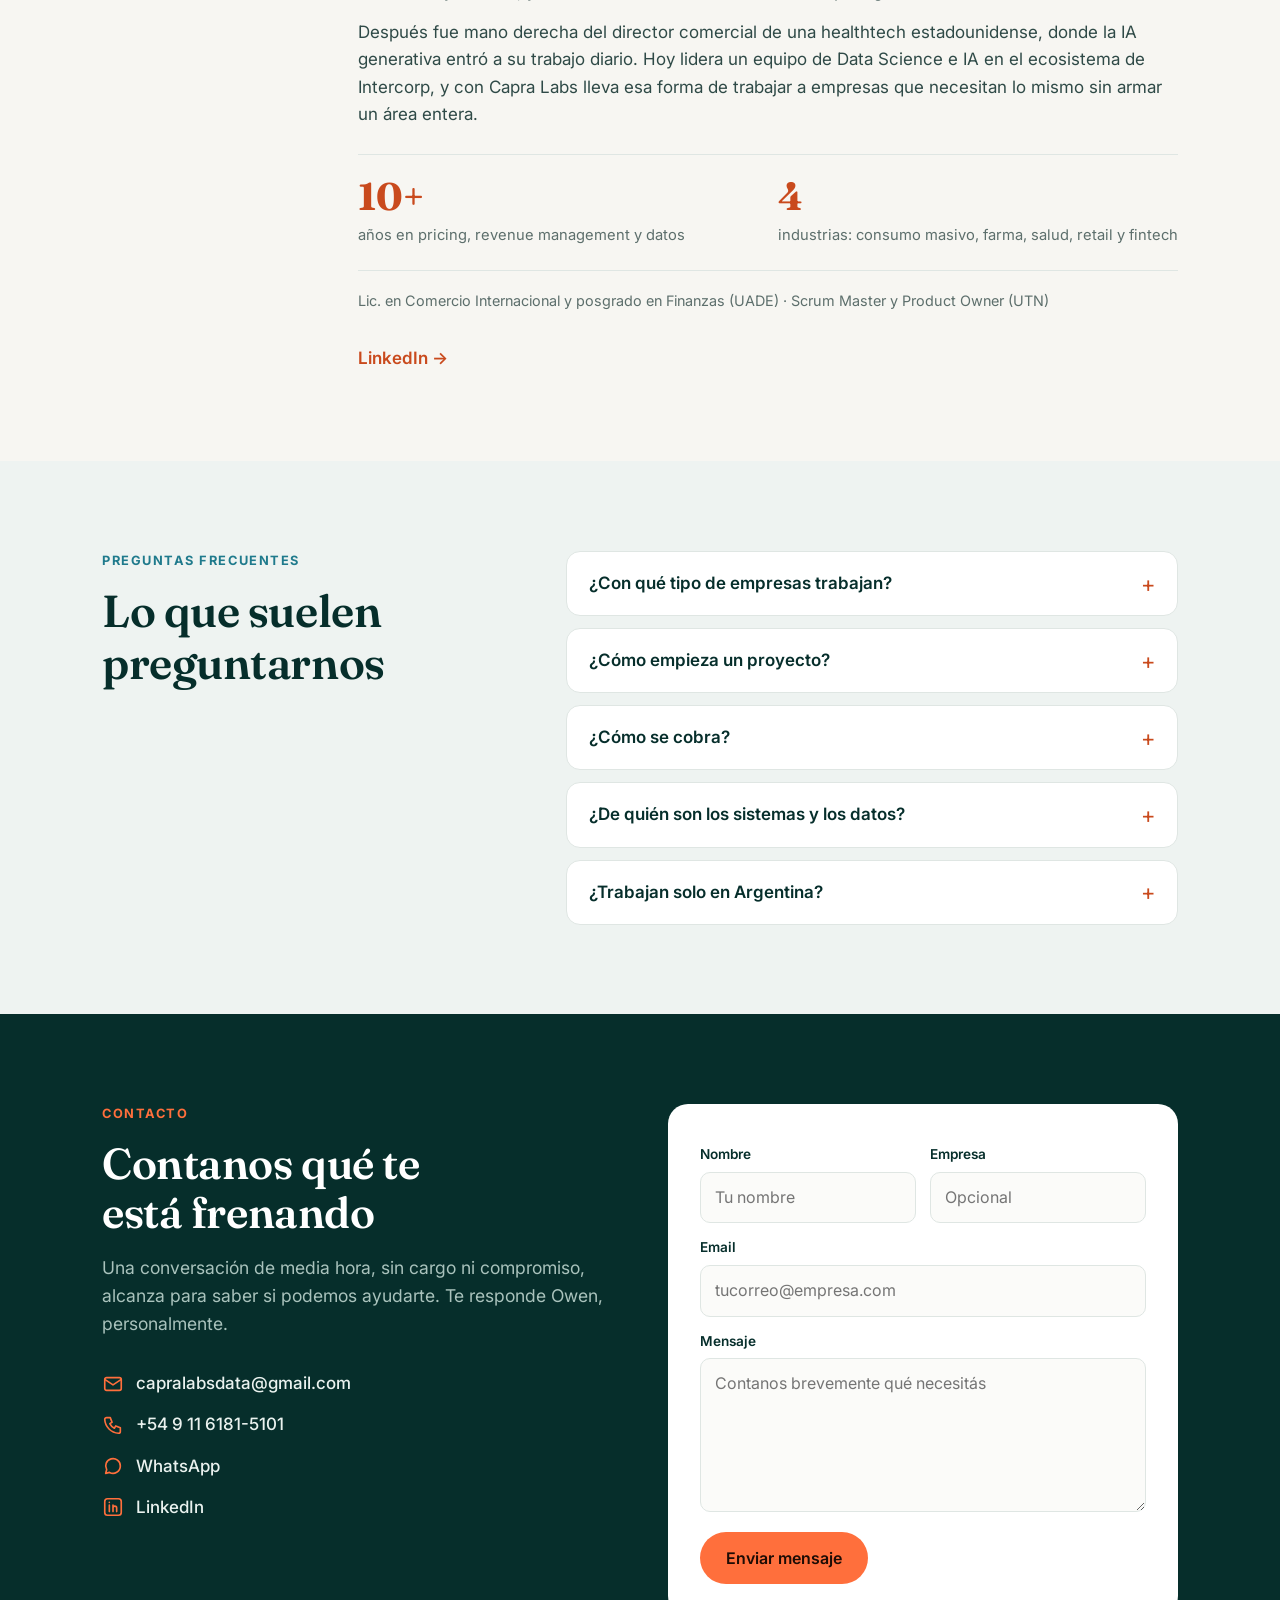
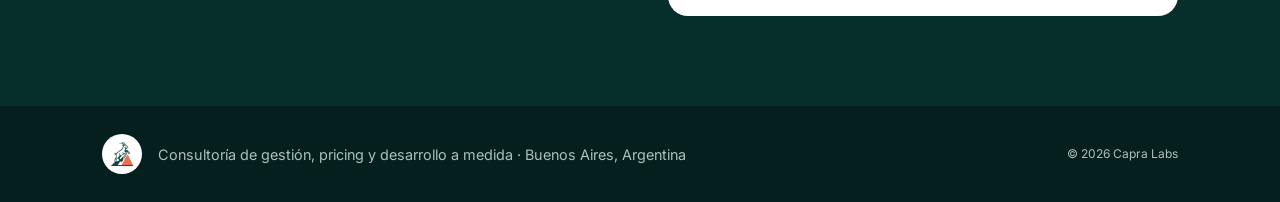
==== commit 3177f259: "Sitio: Nosotros alineado con LinkedIn, Nutricia como revenue management, rubros nuevos y caso Horosc" ====
--- a/index.html
+++ b/index.html
@@ -32,7 +32,7 @@
   <link rel="preconnect" href="https://fonts.googleapis.com" />
   <link rel="preconnect" href="https://fonts.gstatic.com" crossorigin />
   <link rel="stylesheet" href="https://fonts.googleapis.com/css2?family=Inter:wght@400;500;600;700&family=Fraunces:opsz,wght@9..144,500;9..144,600&display=swap" />
-  <link rel="stylesheet" href="css/style.css?v=9" />
+  <link rel="stylesheet" href="css/style.css?v=10" />
 
   <script type="application/ld+json">
   {
@@ -112,7 +112,7 @@
         <header class="section-head">
           <p class="eyebrow" data-i18n="services.eyebrow">Servicios</p>
           <h2 id="servicesTitle" data-i18n="services.title">Del diagnóstico a la solución funcionando</h2>
-          <p class="section-lead" data-i18n="services.lead">Una sola contraparte que entiende el negocio y además construye la solución. Sin intermediarios entre la estrategia y la implementación.</p>
+          <p class="section-lead" data-i18n="services.lead">Una sola contraparte que entiende el negocio y además construye la solución. Sin intermediarios entre la estrategia y la implementación. Trabajamos con fábricas, empresas de servicios, estudios profesionales, instituciones de salud e investigación y laboratorios.</p>
         </header>
         <div class="services-grid">
           <article class="service">
@@ -211,6 +211,17 @@
               <dt data-i18n="cases.result">Resultado</dt><dd class="case-result" data-i18n="cases.c3.result">70% menos tiempo operativo por mes (de 40 a 12 horas), 15 años de históricos disponibles y 8 reportes que se generan solos.</dd>
             </dl>
           </article>
+          <article class="case">
+            <img class="case-media case-media--shot" src="casos_horoscopante.png" alt="Horoscopante, plataforma de astrología" width="1280" height="760" loading="lazy" decoding="async" />
+            <p class="case-tag" data-i18n="cases.c4.tag">Producto propio</p>
+            <h3 data-i18n="cases.c4.title">Horoscopante: una plataforma completa, hecha de cero</h3>
+            <dl>
+              <dt data-i18n="cases.challenge">Desafío</dt><dd data-i18n="cases.c4.challenge">Construir un producto digital de punta a punta: contenido, usuarios, pagos y crecimiento.</dd>
+              <dt data-i18n="cases.solution">Solución</dt><dd data-i18n="cases.c4.solution">Sitio en Next.js con horóscopos y carta natal calculada con efemérides reales, contenido generado con IA, cuentas de usuario, suscripción Premium e informes pagos con Mercado Pago.</dd>
+              <dt data-i18n="cases.result">Resultado</dt><dd class="case-result" data-i18n="cases.c4.result">En línea en horoscopante.com, con usuarios y cobros reales. Lo que aprendemos ahí lo llevamos a cada proyecto.</dd>
+            </dl>
+            <a class="case-link" href="https://horoscopante.com/" target="_blank" rel="noopener"><span data-i18n="cases.visit">Ver el sitio</span> →</a>
+          </article>
         </div>
       </div>
     </section>
@@ -223,7 +234,7 @@
             <p class="eyebrow" data-i18n="pharma.eyebrow">Especialidad · Industria farmacéutica</p>
             <h2 id="pharmaTitle" data-i18n="pharma.title">Inteligencia de precios para laboratorios</h2>
             <p class="section-lead" data-i18n="pharma.lead">Seguimos todos los días los precios de lista de más de 20.000 medicamentos del mercado argentino, desde julio de 2025. Para cada producto sabemos contra quién compite, quién movió el precio, cuándo y cuánto.</p>
-            <p class="pharma-cred" data-i18n="pharma.cred">Conocemos la industria desde adentro: nuestro fundador trabajó casi dos años en analítica de prescripción y de portafolio en Nutricia, la división farmacéutica de Danone.</p>
+            <p class="pharma-cred" data-i18n="pharma.cred">Conocemos la industria desde adentro: nuestro fundador hizo revenue management en Nutricia, la división de nutrición médica de Danone, con precios de lista y acuerdos con farmacias, droguerías y obras sociales.</p>
           </header>
 
           <figure class="basket">
@@ -275,16 +286,16 @@
     <section id="about" class="section" aria-labelledby="aboutTitle">
       <div class="container about-grid">
         <div class="about-media">
-          <img src="owenboyd.png" alt="Foto de Owen Boyd" width="800" height="800" loading="lazy" decoding="async" />
+          <img src="owenboyd.png" alt="Foto de Owen Boyd" width="800" height="800" decoding="async" />
         </div>
         <div class="about-copy">
           <p class="eyebrow" data-i18n="about.eyebrow">Nosotros</p>
           <h2 id="aboutTitle" data-i18n="about.title">Más de diez años del lado de adentro de las empresas</h2>
-          <p data-i18n="about.bio1"><strong>Owen Boyd</strong> fundó Capra Labs después de más de diez años en estrategia comercial, pricing y datos. Lideró la estrategia de pricing nacional de Danone; en Nutricia (Danone Healthcare) desarrolló modelos de tendencias de prescripción y de rentabilidad de portafolio; en Grupo Cepas, herramientas de forecasting y planificación; y en Nielsen, modelos para estudios de surtido de grandes compañías de Estados Unidos.</p>
-          <p data-i18n="about.bio2">Más tarde fue mano derecha de las direcciones de ventas y marketing de una healthtech estadounidense y referente de inteligencia artificial aplicada en banca y retail. Hoy lidera un equipo de soluciones analíticas y de IA, y con Capra Labs lleva esa forma de trabajar a empresas que necesitan lo mismo sin armar un área entera.</p>
+          <p data-i18n="about.bio1"><strong>Owen Boyd</strong> fundó Capra Labs después de más de diez años en estrategia comercial, pricing y datos. Lideró el equipo de pricing de Danone en plena pandemia; en Nutricia manejó precios y acuerdos con farmacias, droguerías y obras sociales; en Grupo Cepas presentó proyectos de inversión y expansión a directores y dueños; y en Nielsen armó modelos de surtido para grandes marcas de Estados Unidos.</p>
+          <p data-i18n="about.bio2">Después fue mano derecha del director comercial de una healthtech estadounidense, donde la IA generativa entró a su trabajo diario. Hoy lidera un equipo de Data Science e IA en el ecosistema de Intercorp, y con Capra Labs lleva esa forma de trabajar a empresas que necesitan lo mismo sin armar un área entera.</p>
           <ul class="facts">
             <li><strong>10+</strong><span data-i18n="about.f1">años en pricing, revenue management y datos</span></li>
-            <li><strong>4</strong><span data-i18n="about.f2">industrias: consumo masivo, farma, banca y salud</span></li>
+            <li><strong>4</strong><span data-i18n="about.f2">industrias: consumo masivo, farma, salud, retail y fintech</span></li>
           </ul>
           <p class="credentials" data-i18n="about.f3">Lic. en Comercio Internacional y posgrado en Finanzas (UADE) · Scrum Master y Product Owner (UTN)</p>
           <a class="case-link" href="https://www.linkedin.com/in/owenboyd/" target="_blank" rel="noopener">LinkedIn →</a>
@@ -355,7 +366,7 @@
     </div>
   </footer>
 
-  <script src="js/translations.js?v=9"></script>
-  <script src="js/main.js?v=9"></script>
+  <script src="js/translations.js?v=10"></script>
+  <script src="js/main.js?v=10"></script>
 </body>
 </html>
--- a/css/style.css
+++ b/css/style.css
@@ -149,7 +149,7 @@
 .step p{color:var(--muted)}
 
 /* ------------------------------------------------------------------- casos */
-.cases-grid{display:grid;grid-template-columns:repeat(3,1fr);gap:22px}
+.cases-grid{display:grid;grid-template-columns:repeat(2,1fr);gap:22px}
 .case{background:var(--surface);border-radius:var(--radius);padding:24px;border:1px solid var(--line);display:flex;flex-direction:column}
 .case-media{width:100%;height:150px;object-fit:contain;background:#fff;border-radius:10px;border:1px solid var(--line);margin-bottom:18px;padding:12px}
 .case-media--shot{object-fit:cover;object-position:center top;padding:0}
@@ -219,8 +219,8 @@
   .menu-toggle{display:block}
   /* el blur del header vuelve "fixed" relativo al header y el panel quedaba adentro */
   .site-header{backdrop-filter:none;-webkit-backdrop-filter:none;background:#fff}
-  .main-nav{position:fixed;top:0;right:0;bottom:0;width:min(82vw,320px);flex-direction:column;align-items:stretch;gap:4px;margin:0;padding:calc(var(--header) + 12px) 20px 20px;background:#fff;box-shadow:-20px 0 50px rgba(6,46,43,.18);transform:translateX(105%);transition:transform .28s ease;z-index:9998}
-  .main-nav.open{transform:none}
+  .main-nav{position:fixed;top:0;right:0;bottom:0;width:min(82vw,320px);flex-direction:column;align-items:stretch;gap:4px;margin:0;padding:calc(var(--header) + 12px) 20px 20px;background:#fff;box-shadow:none;transform:translateX(105%);transition:transform .28s ease,box-shadow .28s ease;z-index:9998}
+  .main-nav.open{transform:none;box-shadow:-20px 0 50px rgba(6,46,43,.18)}
   .main-nav a{font-size:1.05rem;padding:12px 14px}
   .main-nav .nav-cta{margin:10px 0 0;text-align:center}
   .header-actions{margin-left:auto;position:relative;z-index:9999}
